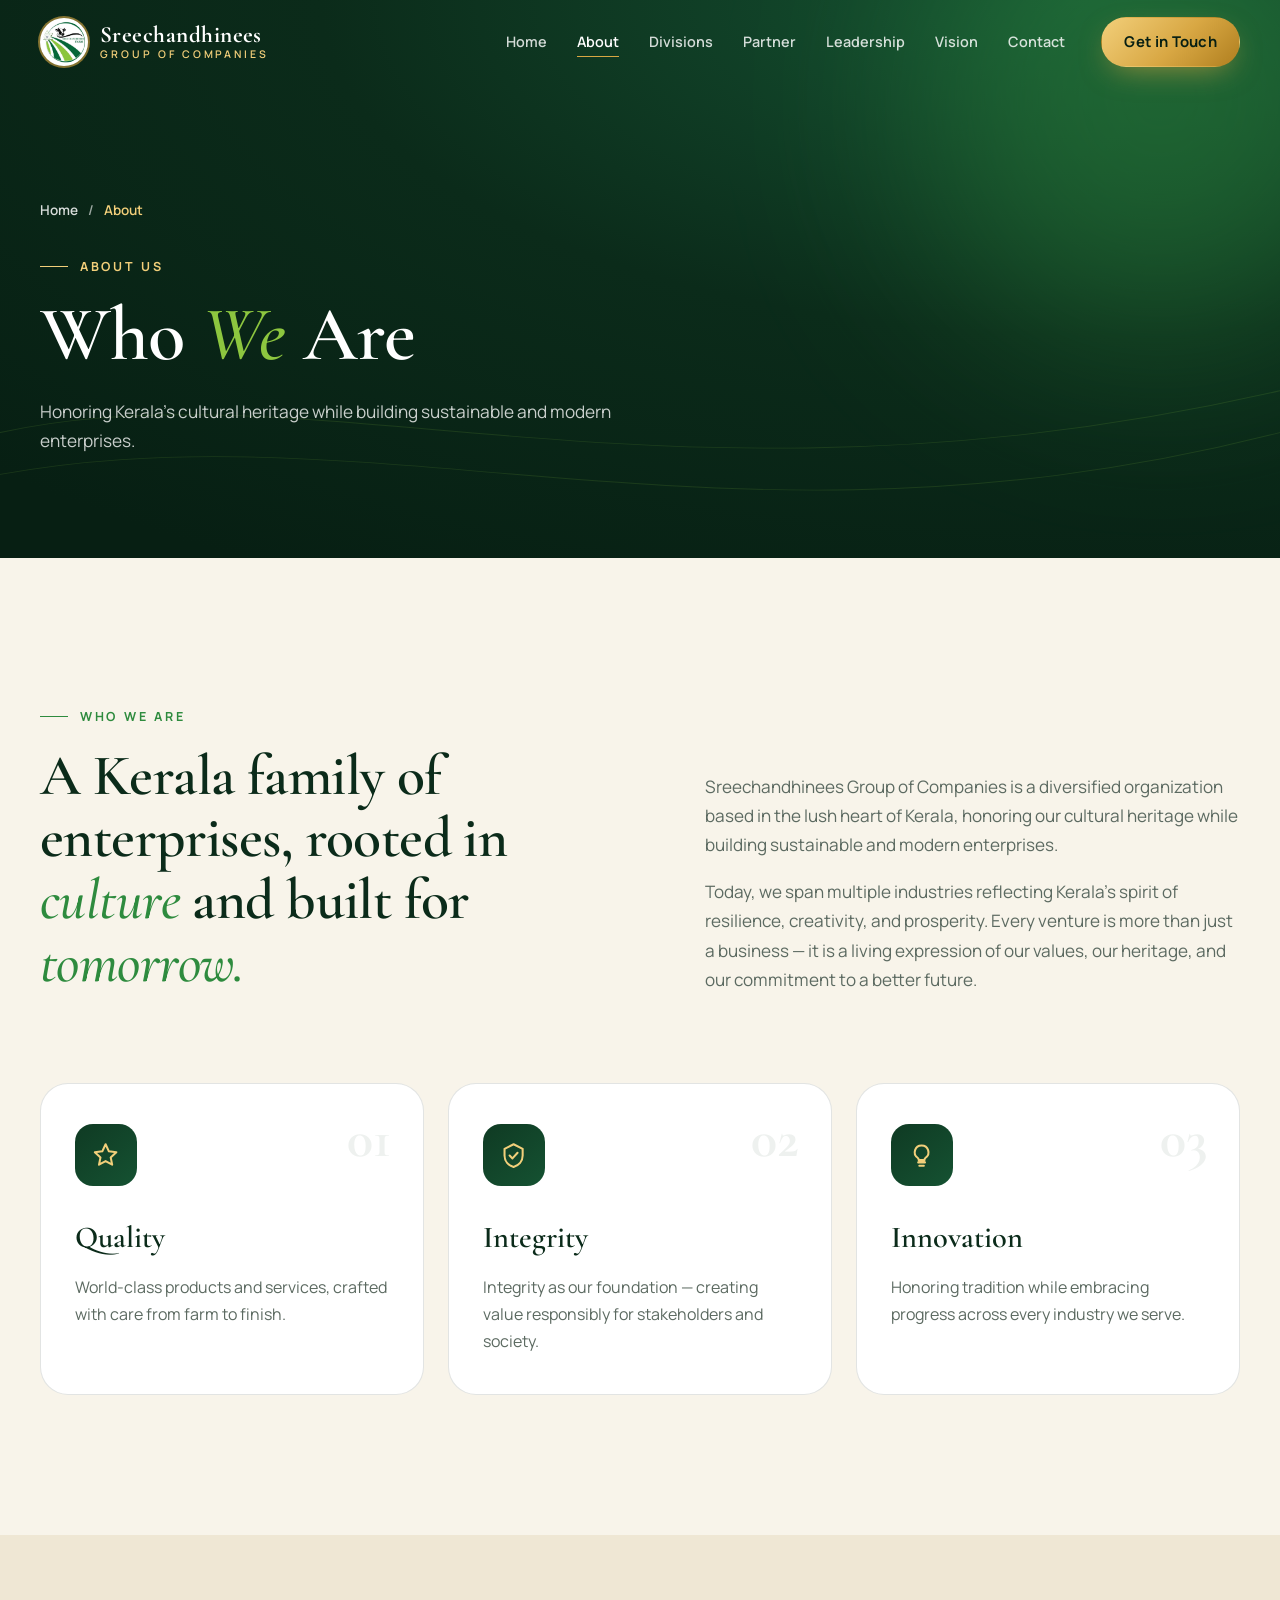
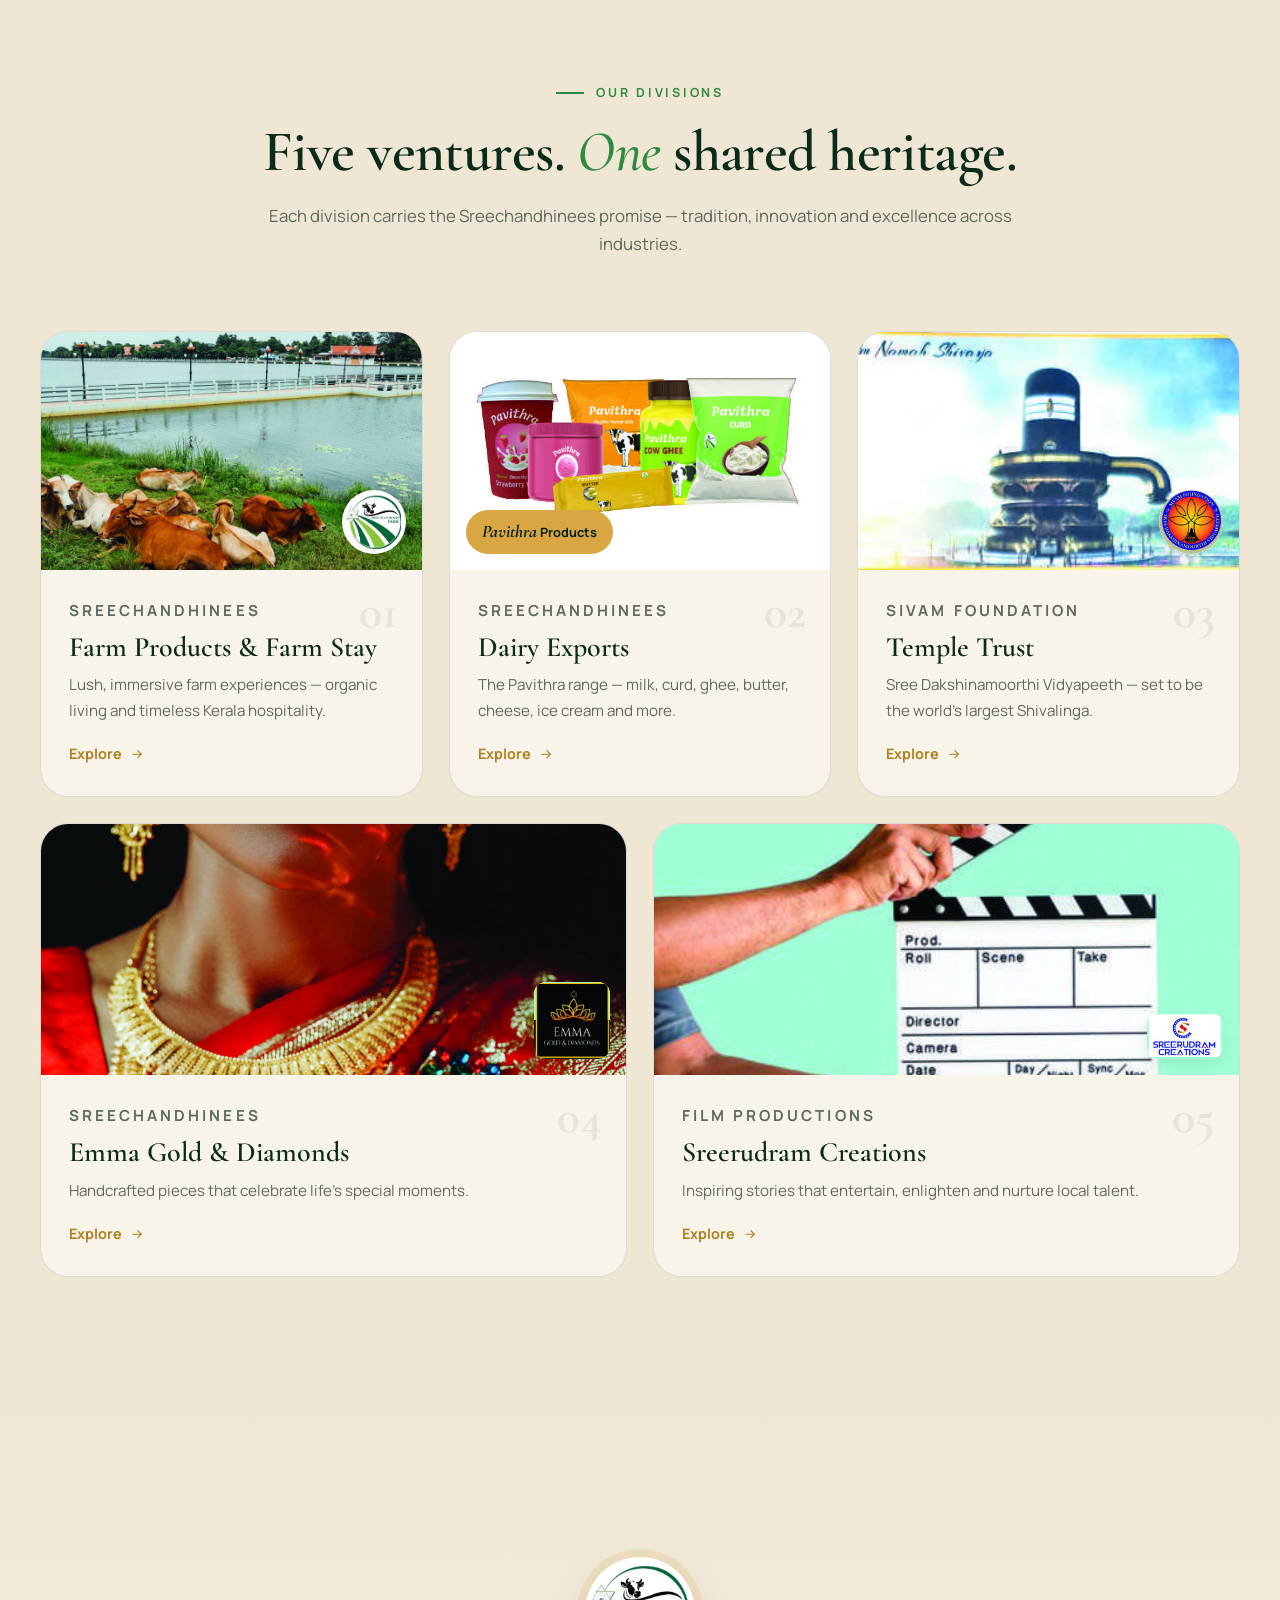
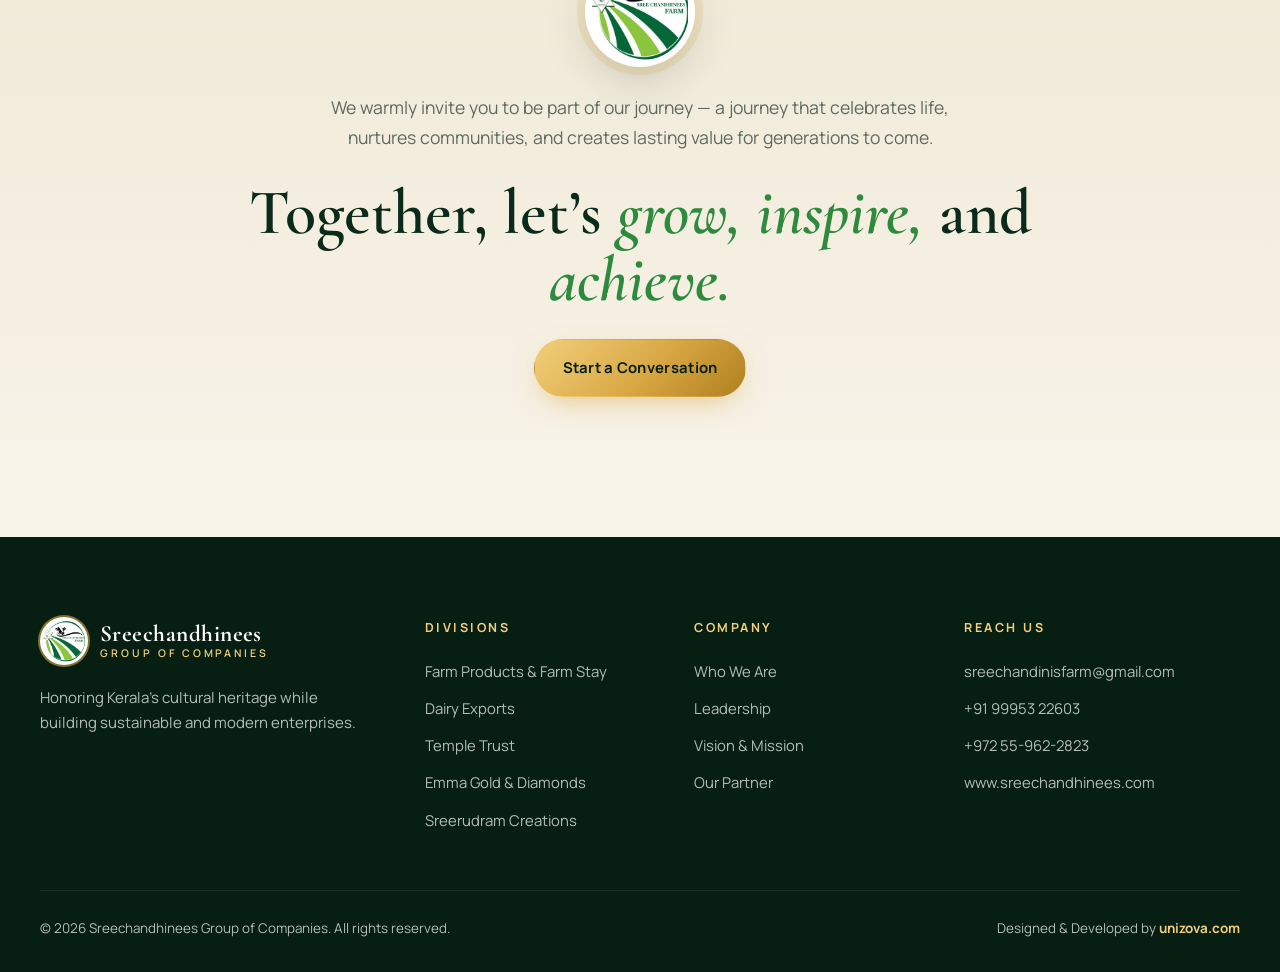
==== about.html @ 00c7aef3 "Split site into separate pages and add hero image slider - Separate pages for About, Divisions, Part" ====
<!DOCTYPE html>
<html lang="en">
<head>
  <meta charset="UTF-8">
  <meta name="viewport" content="width=device-width, initial-scale=1.0">
  <title>About Us | Sreechandhinees Group of Companies</title>
  <meta name="description" content="Who we are — a diversified Kerala organization founded on Quality, Integrity and Innovation.">
  <link rel="icon" type="image/jpeg" href="assets/img/logo.jpg">
  <link rel="preconnect" href="https://fonts.googleapis.com">
  <link rel="preconnect" href="https://fonts.gstatic.com" crossorigin>
  <link href="https://fonts.googleapis.com/css2?family=Cormorant+Garamond:ital,wght@0,500;0,600;0,700;1,500;1,600&family=Manrope:wght@300;400;500;600;700;800&display=swap" rel="stylesheet">
  <link rel="stylesheet" href="css/style.css">
</head>
<body class="page-inner">

  <!-- Header -->
  <header class="header" id="header">
    <div class="container header__inner">
      <a href="index.html" class="brand" aria-label="Sreechandhinees home">
        <span class="brand__mark"><img src="assets/img/logo.jpg" alt="Sreechandhinees Farm logo"></span>
        <span class="brand__text">
          <strong>Sreechandhinees</strong>
          <small>Group of Companies</small>
        </span>
      </a>

      <nav class="nav" id="nav" aria-label="Primary">
        <ul class="nav__list">
          <li><a href="index.html" class="nav__link">Home</a></li>
          <li><a href="about.html" class="nav__link is-active" aria-current="page">About</a></li>
          <li><a href="divisions.html" class="nav__link">Divisions</a></li>
          <li><a href="partner.html" class="nav__link">Partner</a></li>
          <li><a href="leadership.html" class="nav__link">Leadership</a></li>
          <li><a href="vision.html" class="nav__link">Vision</a></li>
          <li><a href="contact.html" class="nav__link">Contact</a></li>
        </ul>
        <a href="contact.html" class="btn btn--gold nav__cta">Get in Touch</a>
      </nav>

      <button class="burger" id="burger" aria-label="Open menu" aria-expanded="false" aria-controls="nav">
        <span></span><span></span><span></span>
      </button>
    </div>
  </header>

  <main>

    <section class="page-hero">
      
      <div class="page-hero__glow" aria-hidden="true"></div>
      <svg class="hero__lines" viewBox="0 0 800 800" preserveAspectRatio="none" aria-hidden="true">
        <path d="M0 620 C 200 520, 420 760, 800 560" />
        <path d="M0 680 C 240 580, 460 820, 800 620" />
      </svg>
      <div class="container page-hero__inner">
        <nav class="crumbs reveal" aria-label="Breadcrumb">
          <a href="index.html">Home</a><span>/</span><span aria-current="page">About</span>
        </nav>
        <p class="kicker kicker--light reveal">About Us</p>
        <h1 class="page-hero__title reveal">Who <em>We</em> Are</h1>
        <p class="page-hero__sub reveal">Honoring Kerala’s cultural heritage while building sustainable and modern enterprises.</p>
      </div>
    </section>

    <section class="section about" id="about">
      <div class="container about__grid">
        <div class="about__intro">
          <p class="kicker reveal">Who We Are</p>
          <h2 class="section__title reveal">A Kerala family of enterprises, rooted in <em>culture</em> and built for <em>tomorrow.</em></h2>
        </div>
        <div class="about__body">
          <p class="reveal">
            Sreechandhinees Group of Companies is a diversified organization based in the lush heart of Kerala, honoring our cultural heritage while building sustainable and modern enterprises.
          </p>
          <p class="reveal">
            Today, we span multiple industries reflecting Kerala’s spirit of resilience, creativity, and prosperity. Every venture is more than just a business — it is a living expression of our values, our heritage, and our commitment to a better future.
          </p>
        </div>
      </div>

      <div class="container pillars">
        <article class="pillar reveal">
          <div class="pillar__icon">
            <svg viewBox="0 0 24 24" aria-hidden="true"><path d="M12 2l2.9 6.26L21.5 9l-5 4.6L17.8 20 12 16.8 6.2 20l1.3-6.4-5-4.6 6.6-.74z"/></svg>
          </div>
          <span class="pillar__num">01</span>
          <h3>Quality</h3>
          <p>World-class products and services, crafted with care from farm to finish.</p>
        </article>
        <article class="pillar reveal">
          <div class="pillar__icon">
            <svg viewBox="0 0 24 24" aria-hidden="true"><path d="M12 2l8 4v6c0 5-3.4 8.7-8 10-4.6-1.3-8-5-8-10V6z"/><path d="M8.5 12l2.5 2.5 4.5-5"/></svg>
          </div>
          <span class="pillar__num">02</span>
          <h3>Integrity</h3>
          <p>Integrity as our foundation — creating value responsibly for stakeholders and society.</p>
        </article>
        <article class="pillar reveal">
          <div class="pillar__icon">
            <svg viewBox="0 0 24 24" aria-hidden="true"><path d="M9 18h6M10 21h4M12 3a6 6 0 0 0-3.5 10.9c.6.5 1 1.2 1 2.1h5c0-.9.4-1.6 1-2.1A6 6 0 0 0 12 3z"/></svg>
          </div>
          <span class="pillar__num">03</span>
          <h3>Innovation</h3>
          <p>Honoring tradition while embracing progress across every industry we serve.</p>
        </article>
      </div>
    </section>

    
    <section class="section divisions" id="divisions">
      <div class="container">
        <div class="section__head section__head--center">
          <p class="kicker reveal">Our Divisions</p>
          <h2 class="section__title reveal">Five ventures. <em>One</em> shared heritage.</h2>
          <p class="section__sub reveal">Each division carries the Sreechandhinees promise — tradition, innovation and excellence across industries.</p>
        </div>
        <div class="div-grid">
          <a href="farm.html" class="div-card reveal">
            <div class="div-card__media">
              <img src="assets/img/farm.jpg" alt="Farm Products &amp; Farm Stay" loading="lazy">
              <span class="div-card__logo "><img src="assets/img/logo.jpg" alt=""></span>
            </div>
            <div class="div-card__body">
              <span class="div-card__num">01</span>
              <p class="div-card__kicker">Sreechandhinees</p>
              <h3>Farm Products &amp; Farm Stay</h3>
              <p>Lush, immersive farm experiences — organic living and timeless Kerala hospitality.</p>
              <span class="div-card__more">Explore <svg viewBox="0 0 24 24" aria-hidden="true"><path d="M5 12h14M13 6l6 6-6 6"/></svg></span>
            </div>
          </a>
          <a href="dairy.html" class="div-card reveal">
            <div class="div-card__media div-card__media--light">
              <img src="assets/img/dairy-products.jpg" alt="Dairy Exports" loading="lazy">
              <span class="div-card__chip"><em>Pavithra</em> Products</span>
            </div>
            <div class="div-card__body">
              <span class="div-card__num">02</span>
              <p class="div-card__kicker">Sreechandhinees</p>
              <h3>Dairy Exports</h3>
              <p>The Pavithra range — milk, curd, ghee, butter, cheese, ice cream and more.</p>
              <span class="div-card__more">Explore <svg viewBox="0 0 24 24" aria-hidden="true"><path d="M5 12h14M13 6l6 6-6 6"/></svg></span>
            </div>
          </a>
          <a href="temple.html" class="div-card reveal">
            <div class="div-card__media">
              <img src="assets/img/shivalinga.jpg" alt="Temple Trust" loading="lazy">
              <span class="div-card__logo div-card__logo--round"><img src="assets/img/sivam-logo.jpg" alt=""></span>
            </div>
            <div class="div-card__body">
              <span class="div-card__num">03</span>
              <p class="div-card__kicker">Sivam Foundation</p>
              <h3>Temple Trust</h3>
              <p>Sree Dakshinamoorthi Vidyapeeth — set to be the world’s largest Shivalinga.</p>
              <span class="div-card__more">Explore <svg viewBox="0 0 24 24" aria-hidden="true"><path d="M5 12h14M13 6l6 6-6 6"/></svg></span>
            </div>
          </a>
          <a href="jewelry.html" class="div-card reveal">
            <div class="div-card__media">
              <img src="assets/img/jewelry.jpg" alt="Emma Gold &amp; Diamonds" loading="lazy">
              <span class="div-card__logo div-card__logo--square"><img src="assets/img/emma-logo.jpg" alt=""></span>
            </div>
            <div class="div-card__body">
              <span class="div-card__num">04</span>
              <p class="div-card__kicker">Sreechandhinees</p>
              <h3>Emma Gold &amp; Diamonds</h3>
              <p>Handcrafted pieces that celebrate life’s special moments.</p>
              <span class="div-card__more">Explore <svg viewBox="0 0 24 24" aria-hidden="true"><path d="M5 12h14M13 6l6 6-6 6"/></svg></span>
            </div>
          </a>
          <a href="film.html" class="div-card reveal">
            <div class="div-card__media">
              <img src="assets/img/film.jpg" alt="Sreerudram Creations" loading="lazy">
              <span class="div-card__logo div-card__logo--square"><img src="assets/img/sreerudram-logo.jpg" alt=""></span>
            </div>
            <div class="div-card__body">
              <span class="div-card__num">05</span>
              <p class="div-card__kicker">Film Productions</p>
              <h3>Sreerudram Creations</h3>
              <p>Inspiring stories that entertain, enlighten and nurture local talent.</p>
              <span class="div-card__more">Explore <svg viewBox="0 0 24 24" aria-hidden="true"><path d="M5 12h14M13 6l6 6-6 6"/></svg></span>
            </div>
          </a>
        </div>
      </div>
    </section>

    <section class="section invite">
      <div class="container invite__inner">
        <div class="invite__logo reveal"><img src="assets/img/logo.jpg" alt=""></div>
        <p class="invite__text reveal">We warmly invite you to be part of our journey — a journey that celebrates life, nurtures communities, and creates lasting value for generations to come.</p>
        <h2 class="invite__title reveal">Together, let’s <em>grow,</em> <em>inspire,</em> and <em>achieve.</em></h2>
        <a href="contact.html" class="btn btn--gold reveal">Start a Conversation</a>
      </div>
    </section>
  </main>

  <!-- Footer -->
  <footer class="footer">
    <div class="container footer__grid">
      <div class="footer__brand">
        <a href="index.html" class="brand brand--footer">
          <span class="brand__mark"><img src="assets/img/logo.jpg" alt=""></span>
          <span class="brand__text"><strong>Sreechandhinees</strong><small>Group of Companies</small></span>
        </a>
        <p>Honoring Kerala’s cultural heritage while building sustainable and modern enterprises.</p>
      </div>
      <div>
        <h4>Divisions</h4>
        <ul>
          <li><a href="farm.html">Farm Products &amp; Farm Stay</a></li>
          <li><a href="dairy.html">Dairy Exports</a></li>
          <li><a href="temple.html">Temple Trust</a></li>
          <li><a href="jewelry.html">Emma Gold &amp; Diamonds</a></li>
          <li><a href="film.html">Sreerudram Creations</a></li>
        </ul>
      </div>
      <div>
        <h4>Company</h4>
        <ul>
          <li><a href="about.html">Who We Are</a></li>
          <li><a href="leadership.html">Leadership</a></li>
          <li><a href="vision.html">Vision &amp; Mission</a></li>
          <li><a href="partner.html">Our Partner</a></li>
        </ul>
      </div>
      <div>
        <h4>Reach Us</h4>
        <ul>
          <li><a href="mailto:sreechandinisfarm@gmail.com">sreechandinisfarm@gmail.com</a></li>
          <li><a href="tel:+919995322603">+91 99953 22603</a></li>
          <li><a href="tel:+972559622823">+972 55-962-2823</a></li>
          <li><a href="https://www.sreechandhinees.com">www.sreechandhinees.com</a></li>
        </ul>
      </div>
    </div>
    <div class="container footer__bottom">
      <p>© <span id="year"></span> Sreechandhinees Group of Companies. All rights reserved.</p>
      <p class="footer__credit">Designed &amp; Developed by <a href="https://unizova.com" target="_blank" rel="noopener">unizova.com</a></p>
    </div>
  </footer>

  <a href="#" class="to-top" id="toTop" aria-label="Back to top">
    <svg viewBox="0 0 24 24" aria-hidden="true"><path d="M12 19V5M6 11l6-6 6 6"/></svg>
  </a>

  <script src="js/main.js"></script>
</body>
</html>
---- css/style.css ----
/* ==========================================================
   Sreechandhinees Group of Companies
   ========================================================== */

:root {
  --forest-900: #071f13;
  --forest-800: #0b2b1a;
  --forest-700: #0f3a23;
  --forest-600: #155232;
  --leaf: #2e8b3e;
  --lime: #8dc63f;
  --gold: #d8a743;
  --gold-light: #f2cf7a;
  --gold-deep: #b07f1f;
  --cream: #f8f4ea;
  --sand: #efe7d4;
  --ink: #142019;
  --muted: #5c6a61;
  --line: rgba(20, 32, 25, 0.12);
  --white: #ffffff;

  --font-display: "Cormorant Garamond", Georgia, serif;
  --font-body: "Manrope", system-ui, -apple-system, "Segoe UI", sans-serif;

  --radius-sm: 10px;
  --radius: 18px;
  --radius-lg: 28px;
  --shadow-sm: 0 4px 14px rgba(7, 31, 19, 0.08);
  --shadow: 0 18px 50px -12px rgba(7, 31, 19, 0.25);
  --shadow-lg: 0 40px 90px -20px rgba(7, 31, 19, 0.45);
  --ease: cubic-bezier(0.22, 1, 0.36, 1);
  --header-h: 84px;
}

*,
*::before,
*::after { box-sizing: border-box; margin: 0; padding: 0; }

html { scroll-behavior: smooth; scroll-padding-top: calc(var(--header-h) - 10px); }

body {
  font-family: var(--font-body);
  font-size: 16px;
  line-height: 1.7;
  color: var(--ink);
  background: var(--cream);
  -webkit-font-smoothing: antialiased;
  overflow-x: hidden;
}

body.is-loading,
body.menu-open { overflow: hidden; }

img { display: block; max-width: 100%; }
a { color: inherit; text-decoration: none; }
ul, ol { list-style: none; }
button, input, select, textarea { font: inherit; color: inherit; }

svg { width: 1em; height: 1em; fill: none; stroke: currentColor; stroke-width: 1.8; stroke-linecap: round; stroke-linejoin: round; }

::selection { background: var(--gold); color: var(--forest-900); }

.container { width: min(1200px, 100% - 48px); margin-inline: auto; }

em { font-style: italic; }
.text-gold { color: var(--gold-light); }

/* ---------- Typography helpers ---------- */
.kicker {
  display: inline-flex;
  align-items: center;
  gap: 12px;
  font-size: 0.78rem;
  font-weight: 700;
  letter-spacing: 0.22em;
  text-transform: uppercase;
  color: var(--leaf);
  margin-bottom: 18px;
}
.kicker::before { content: ""; width: 28px; height: 1.5px; background: currentColor; }
.kicker--light { color: var(--gold-light); }

.section { padding: clamp(80px, 11vw, 140px) 0; position: relative; }

.section__head { max-width: 760px; margin-bottom: clamp(48px, 6vw, 72px); }
.section__head--center { margin-inline: auto; text-align: center; }
.section__head--center .kicker { justify-content: center; }

.section__title {
  font-family: var(--font-display);
  font-weight: 600;
  font-size: clamp(2.2rem, 4.6vw, 3.6rem);
  line-height: 1.08;
  letter-spacing: -0.01em;
  color: var(--forest-800);
}
.section__title em { color: var(--leaf); font-weight: 500; }

.section__sub { margin-top: 18px; color: var(--muted); font-size: 1.05rem; }

/* ---------- Buttons ---------- */
.btn {
  --pad-y: 15px;
  display: inline-flex;
  align-items: center;
  justify-content: center;
  gap: 10px;
  padding: var(--pad-y) 28px;
  border-radius: 999px;
  font-weight: 700;
  font-size: 0.93rem;
  letter-spacing: 0.02em;
  border: 1.5px solid transparent;
  cursor: pointer;
  position: relative;
  overflow: hidden;
  isolation: isolate;
  transition: transform 0.4s var(--ease), box-shadow 0.4s var(--ease), color 0.3s, border-color 0.3s, background 0.3s;
}
.btn svg { font-size: 1.1rem; transition: transform 0.4s var(--ease); }
.btn:hover svg { transform: translateX(4px); }

.btn--gold {
  background: linear-gradient(135deg, var(--gold-light), var(--gold) 55%, var(--gold-deep));
  color: var(--forest-900);
  box-shadow: 0 10px 30px -10px rgba(216, 167, 67, 0.7);
}
.btn--gold::after {
  content: "";
  position: absolute;
  inset: 0;
  background: linear-gradient(120deg, transparent 30%, rgba(255, 255, 255, 0.55) 50%, transparent 70%);
  transform: translateX(-120%);
  transition: transform 0.8s var(--ease);
  z-index: -1;
}
.btn--gold:hover { transform: translateY(-2px); box-shadow: 0 18px 40px -12px rgba(216, 167, 67, 0.85); }
.btn--gold:hover::after { transform: translateX(120%); }

.btn--ghost { border-color: rgba(255, 255, 255, 0.35); color: var(--white); }
.btn--ghost:hover { border-color: var(--gold-light); color: var(--gold-light); transform: translateY(-2px); }

.btn--block { width: 100%; }

.glass {
  background: rgba(255, 255, 255, 0.12);
  border: 1px solid rgba(255, 255, 255, 0.25);
  backdrop-filter: blur(14px);
  -webkit-backdrop-filter: blur(14px);
}

/* ---------- Preloader ---------- */
.preloader {
  position: fixed;
  inset: 0;
  z-index: 1000;
  display: grid;
  place-items: center;
  background: var(--forest-900);
  transition: opacity 0.7s var(--ease), visibility 0.7s;
}
.preloader.is-done { opacity: 0; visibility: hidden; }
.preloader__inner { display: grid; justify-items: center; gap: 18px; }
.preloader__logo {
  width: 96px; height: 96px;
  border-radius: 50%;
  background: var(--white);
  padding: 8px;
  animation: pulse 1.6s var(--ease) infinite;
}
.preloader__logo img { width: 100%; height: 100%; object-fit: contain; border-radius: 50%; }
.preloader__text {
  font-family: var(--font-display);
  font-size: 1.6rem;
  letter-spacing: 0.3em;
  text-transform: uppercase;
  color: var(--gold-light);
}
.preloader__bar { width: 160px; height: 2px; background: rgba(255, 255, 255, 0.12); overflow: hidden; border-radius: 2px; }
.preloader__bar span { display: block; height: 100%; width: 40%; background: var(--gold); animation: load 1.2s var(--ease) infinite; }

@keyframes pulse { 0%, 100% { transform: scale(1); box-shadow: 0 0 0 0 rgba(216, 167, 67, 0.5); } 50% { transform: scale(1.04); box-shadow: 0 0 0 14px rgba(216, 167, 67, 0); } }
@keyframes load { 0% { transform: translateX(-100%); } 100% { transform: translateX(260%); } }

/* ---------- Header ---------- */
.header {
  position: fixed;
  inset: 0 0 auto 0;
  z-index: 100;
  height: var(--header-h);
  transition: height 0.4s var(--ease);
}
/* Blur lives on a pseudo-element: backdrop-filter on .header itself would trap the fixed mobile menu inside it */
.header::before {
  content: "";
  position: absolute;
  inset: 0;
  background: transparent;
  transition: background 0.4s, box-shadow 0.4s;
}
.header.is-scrolled { --header-h: 70px; }
.header.is-scrolled::before {
  background: rgba(7, 31, 19, 0.82);
  backdrop-filter: blur(16px) saturate(140%);
  -webkit-backdrop-filter: blur(16px) saturate(140%);
  box-shadow: 0 10px 30px -15px rgba(0, 0, 0, 0.5);
}
.header__inner { position: relative; }
.brand { position: relative; z-index: 110; }
.header__inner { height: 100%; display: flex; align-items: center; justify-content: space-between; gap: 24px; }

.brand { display: flex; align-items: center; gap: 12px; color: var(--white); }
.brand__mark {
  width: 48px; height: 48px;
  flex-shrink: 0;
  border-radius: 50%;
  background: var(--white);
  padding: 3px;
  box-shadow: 0 0 0 2px rgba(216, 167, 67, 0.6);
}
.brand__mark img { width: 100%; height: 100%; object-fit: contain; border-radius: 50%; }
.brand__text { display: flex; flex-direction: column; line-height: 1.1; }
.brand__text strong { font-family: var(--font-display); font-size: 1.45rem; font-weight: 700; letter-spacing: 0.02em; }
.brand__text small { font-size: 0.66rem; letter-spacing: 0.28em; text-transform: uppercase; color: var(--gold-light); font-weight: 600; }

.nav { display: flex; align-items: center; gap: 36px; }
.nav__list { display: flex; gap: 30px; }
.nav__link {
  position: relative;
  font-size: 0.9rem;
  font-weight: 600;
  color: rgba(255, 255, 255, 0.82);
  padding: 6px 0;
  transition: color 0.3s;
}
.nav__link::after {
  content: "";
  position: absolute;
  left: 0; bottom: 0;
  width: 100%; height: 1.5px;
  background: var(--gold);
  transform: scaleX(0);
  transform-origin: right;
  transition: transform 0.45s var(--ease);
}
.nav__link:hover,
.nav__link.is-active { color: var(--white); }
.nav__link:hover::after,
.nav__link.is-active::after { transform: scaleX(1); transform-origin: left; }
.nav__cta { --pad-y: 11px; padding-inline: 22px; }

.burger { display: none; width: 44px; height: 44px; border: 0; background: transparent; cursor: pointer; position: relative; z-index: 110; }
.burger span { position: absolute; left: 10px; width: 24px; height: 2px; background: var(--white); border-radius: 2px; transition: transform 0.4s var(--ease), opacity 0.3s, top 0.4s var(--ease); }
.burger span:nth-child(1) { top: 14px; }
.burger span:nth-child(2) { top: 21px; }
.burger span:nth-child(3) { top: 28px; }
.burger.is-open span:nth-child(1) { top: 21px; transform: rotate(45deg); }
.burger.is-open span:nth-child(2) { opacity: 0; }
.burger.is-open span:nth-child(3) { top: 21px; transform: rotate(-45deg); }

/* ---------- Hero ---------- */
.hero {
  position: relative;
  min-height: 100vh;
  min-height: 100svh;
  padding: calc(var(--header-h) + 60px) 0 110px;
  display: flex;
  align-items: center;
  background: radial-gradient(120% 90% at 85% 10%, var(--forest-600) 0%, var(--forest-800) 45%, var(--forest-900) 100%);
  color: var(--white);
  overflow: hidden;
}
.hero__bg { position: absolute; inset: 0; pointer-events: none; }
.hero__glow { position: absolute; border-radius: 50%; filter: blur(90px); opacity: 0.55; }
.hero__glow--1 { width: 520px; height: 520px; background: #2e8b3e; top: -160px; right: -120px; animation: float 14s ease-in-out infinite; }
.hero__glow--2 { width: 420px; height: 420px; background: #8c6a1d; bottom: -200px; left: -140px; opacity: 0.35; animation: float 18s ease-in-out infinite reverse; }
.hero__lines { position: absolute; inset: 0; width: 100%; height: 100%; }
.hero__lines path { fill: none; stroke: rgba(141, 198, 63, 0.14); stroke-width: 1.2; }

@keyframes float { 0%, 100% { transform: translate(0, 0); } 50% { transform: translate(-40px, 30px); } }

.hero__grid {
  position: relative;
  display: grid;
  grid-template-columns: 1.1fr 0.9fr;
  align-items: center;
  gap: clamp(40px, 6vw, 90px);
}

.eyebrow {
  display: inline-flex;
  align-items: center;
  gap: 10px;
  padding: 8px 16px;
  border: 1px solid rgba(255, 255, 255, 0.18);
  border-radius: 999px;
  font-size: 0.8rem;
  font-weight: 600;
  letter-spacing: 0.08em;
  color: rgba(255, 255, 255, 0.85);
  margin-bottom: 28px;
}
.eyebrow__dot { width: 8px; height: 8px; border-radius: 50%; background: var(--lime); box-shadow: 0 0 0 4px rgba(141, 198, 63, 0.25); }

.hero__title {
  font-family: var(--font-display);
  font-weight: 600;
  font-size: clamp(2.8rem, 6.4vw, 5.4rem);
  line-height: 1.02;
  letter-spacing: -0.015em;
}
.hero__title em { color: var(--lime); font-weight: 500; }

.hero__lead { margin-top: 28px; max-width: 560px; font-size: 1.08rem; color: rgba(255, 255, 255, 0.78); }

.hero__actions { display: flex; flex-wrap: wrap; gap: 14px; margin-top: 38px; }

.hero__stats {
  display: grid;
  grid-template-columns: repeat(4, auto);
  justify-content: start;
  gap: 18px 44px;
  margin-top: 56px;
  padding-top: 30px;
  border-top: 1px solid rgba(255, 255, 255, 0.12);
}
.hero__stats strong { display: block; font-family: var(--font-display); font-size: 2.6rem; line-height: 1; color: var(--gold-light); font-weight: 600; }
.hero__stats span { font-size: 0.78rem; letter-spacing: 0.14em; text-transform: uppercase; color: rgba(255, 255, 255, 0.6); }

.hero__visual { position: relative; justify-self: center; width: min(100%, 470px); }
.hero__arch {
  position: relative;
  aspect-ratio: 4 / 5;
  border-radius: 999px 999px 26px 26px;
  overflow: hidden;
  border: 1.5px solid rgba(242, 207, 122, 0.55);
  box-shadow: var(--shadow-lg);
  outline: 1px solid rgba(242, 207, 122, 0.25);
  outline-offset: 12px;
}
.hero__arch::after { content: ""; position: absolute; inset: 0; z-index: 2; pointer-events: none; background: linear-gradient(180deg, transparent 55%, rgba(7, 31, 19, 0.6)); }

/* ---------- Hero slider ---------- */
.hero-slider { position: relative; }
.hero-slider .hero__arch { background: var(--forest-800); touch-action: pan-y; }
.slide {
  position: absolute;
  inset: 0;
  margin: 0;
  overflow: hidden;
  opacity: 0;
  visibility: hidden;
  clip-path: inset(0 0 0 100%);
  transition: opacity 0.9s var(--ease), clip-path 1.1s var(--ease), visibility 0s 1.1s;
}
.slide.is-active {
  opacity: 1;
  visibility: visible;
  clip-path: inset(0 0 0 0);
  z-index: 1;
  transition: opacity 0.9s var(--ease), clip-path 1.1s var(--ease), visibility 0s;
}
.slide.is-leaving { visibility: visible; opacity: 1; clip-path: inset(0 0 0 0); z-index: 0; }
.slide img { width: 100%; height: 100%; object-fit: cover; transform: scale(1.12); }
.slide.is-active img { animation: kenburns 7s ease-out forwards; }
@keyframes kenburns { from { transform: scale(1.12); } to { transform: scale(1); } }

/* small / landscape images: sharp contained image over a blurred copy of itself */
.slide--contain img { position: relative; object-fit: contain; padding: 18% 8% 22%; filter: drop-shadow(0 20px 30px rgba(0, 0, 0, 0.45)); }
.slide__backdrop { position: absolute; inset: -30px; background-size: cover; background-position: center; filter: blur(24px) saturate(1.2) brightness(0.75); }

.slider-ui { display: flex; align-items: center; justify-content: center; gap: 14px; margin-top: 30px; }
.slider-btn {
  width: 40px; height: 40px;
  display: grid; place-items: center;
  border-radius: 50%;
  border: 1px solid rgba(255, 255, 255, 0.25);
  background: transparent;
  color: var(--white);
  font-size: 1.1rem;
  cursor: pointer;
  transition: background 0.3s, border-color 0.3s, color 0.3s;
}
.slider-btn:hover { background: var(--gold); border-color: var(--gold); color: var(--forest-900); }
.slider-dots { display: flex; gap: 8px; }
.slider-dot {
  position: relative;
  width: 26px; height: 4px;
  padding: 0;
  border: 0;
  border-radius: 4px;
  background: rgba(255, 255, 255, 0.22);
  overflow: hidden;
  cursor: pointer;
  transition: width 0.4s var(--ease);
}
.slider-dot.is-active { width: 46px; }
.slider-dot::after { content: ""; position: absolute; inset: 0; background: var(--gold-light); transform: scaleX(0); transform-origin: left; }
.slider-dot.is-done::after { transform: scaleX(1); }
.slider-dot.is-active::after { animation: dotfill var(--slide-ms, 5000ms) linear forwards; }
.hero-slider.is-paused .slider-dot.is-active::after { animation-play-state: paused; }
@keyframes dotfill { to { transform: scaleX(1); } }

.hero__badge {
  position: absolute;
  top: 8%;
  left: -38px;
  width: 104px; height: 104px;
  border-radius: 50%;
  background: var(--white);
  padding: 6px;
  box-shadow: 0 0 0 6px rgba(216, 167, 67, 0.25), var(--shadow);
  animation: bob 6s ease-in-out infinite;
}
.hero__badge img { width: 100%; height: 100%; object-fit: contain; border-radius: 50%; }

.hero__card {
  position: absolute;
  right: -28px;
  bottom: 70px;
  z-index: 3;
  min-width: 250px;
  max-width: 300px;
  padding: 16px 22px;
  border-radius: var(--radius);
  display: grid;
  gap: 2px;
  animation: bob 7s ease-in-out infinite reverse;
}
.hero__card-label { font-size: 0.7rem; letter-spacing: 0.2em; text-transform: uppercase; color: var(--gold-light); font-weight: 700; }
.hero__card-label b { color: var(--white); }
.hero__card-value { font-family: var(--font-display); font-size: 1.3rem; font-weight: 600; line-height: 1.2; transition: opacity 0.4s, transform 0.4s var(--ease); }
.hero__card-value:hover { color: var(--gold-light); }
.hero__card.is-swapping .hero__card-value { opacity: 0; transform: translateY(8px); }

@keyframes bob { 0%, 100% { transform: translateY(0); } 50% { transform: translateY(-12px); } }

.hero__scroll {
  position: absolute;
  bottom: 28px;
  left: 50%;
  transform: translateX(-50%);
  display: grid;
  justify-items: center;
  gap: 8px;
  font-size: 0.68rem;
  letter-spacing: 0.3em;
  text-transform: uppercase;
  color: rgba(255, 255, 255, 0.55);
}
.hero__scroll i { width: 1px; height: 44px; background: linear-gradient(var(--gold), transparent); position: relative; overflow: hidden; }
.hero__scroll i::after { content: ""; position: absolute; top: -20px; left: 0; width: 1px; height: 20px; background: var(--white); animation: drip 2s var(--ease) infinite; }
@keyframes drip { to { top: 100%; } }

/* ---------- Marquee ---------- */
.marquee { background: var(--gold); color: var(--forest-900); overflow: hidden; padding: 18px 0; border-block: 1px solid var(--gold-deep); }
.marquee__track { display: flex; gap: 34px; width: max-content; animation: marquee 38s linear infinite; }
.marquee span { font-family: var(--font-display); font-size: 1.55rem; font-weight: 600; font-style: italic; white-space: nowrap; }
.marquee b { font-size: 1rem; align-self: center; color: var(--forest-700); }
.marquee:hover .marquee__track { animation-play-state: paused; }
@keyframes marquee { to { transform: translateX(-50%); } }

/* ---------- About ---------- */
.about { background: var(--cream); }
.about__grid { display: grid; grid-template-columns: 1.1fr 1fr; gap: clamp(40px, 6vw, 100px); align-items: end; }
.about__body p { color: var(--muted); font-size: 1.07rem; }
.about__body p + p { margin-top: 18px; }

.pillars { display: grid; grid-template-columns: repeat(3, 1fr); gap: 24px; margin-top: clamp(56px, 7vw, 90px); }
.pillar {
  position: relative;
  padding: 40px 34px 38px;
  background: var(--white);
  border-radius: var(--radius-lg);
  border: 1px solid var(--line);
  overflow: hidden;
  transition: transform 0.5s var(--ease), box-shadow 0.5s var(--ease), border-color 0.5s;
}
.pillar::before {
  content: "";
  position: absolute;
  inset: auto 0 0 0;
  height: 4px;
  background: linear-gradient(90deg, var(--leaf), var(--lime), var(--gold));
  transform: scaleX(0);
  transform-origin: left;
  transition: transform 0.6s var(--ease);
}
.pillar:hover { transform: translateY(-8px); box-shadow: var(--shadow); border-color: transparent; }
.pillar:hover::before { transform: scaleX(1); }
.pillar__icon {
  width: 62px; height: 62px;
  display: grid; place-items: center;
  border-radius: 18px;
  background: linear-gradient(140deg, var(--forest-700), var(--forest-600));
  color: var(--gold-light);
  font-size: 1.7rem;
  margin-bottom: 26px;
}
.pillar__num { position: absolute; top: 28px; right: 32px; font-family: var(--font-display); font-size: 3.4rem; line-height: 1; color: rgba(15, 58, 35, 0.07); font-weight: 700; }
.pillar h3 { font-family: var(--font-display); font-size: 1.9rem; font-weight: 600; color: var(--forest-800); margin-bottom: 10px; }
.pillar p { color: var(--muted); }

/* ---------- Divisions ---------- */
.divisions { background: var(--sand); }

.div-tabs {
  display: flex;
  flex-wrap: wrap;
  justify-content: center;
  gap: 10px;
  margin: -20px auto clamp(56px, 7vw, 90px);
}
.div-tab {
  padding: 10px 20px;
  border-radius: 999px;
  border: 1px solid rgba(15, 58, 35, 0.18);
  font-size: 0.86rem;
  font-weight: 600;
  color: var(--forest-700);
  background: rgba(255, 255, 255, 0.5);
  transition: background 0.3s, color 0.3s, border-color 0.3s, transform 0.3s var(--ease);
}
.div-tab:hover,
.div-tab.is-active { background: var(--forest-700); color: var(--white); border-color: var(--forest-700); transform: translateY(-2px); }

.division {
  display: grid;
  grid-template-columns: 1fr 1fr;
  align-items: center;
  gap: clamp(40px, 6vw, 96px);
  padding: clamp(40px, 5vw, 64px);
  border-radius: 36px;
  margin-bottom: 40px;
  background: var(--cream);
  scroll-margin-top: 100px;
}
.division:last-child { margin-bottom: 0; }
.division--reverse .division__media { order: 2; }

.division--dark { background: linear-gradient(150deg, var(--forest-700), var(--forest-900)); color: var(--white); }
.division--noir { background: radial-gradient(120% 120% at 100% 0%, #3a1610 0%, #160a07 60%); color: var(--white); }
.division--dark .division__title,
.division--noir .division__title { color: var(--white); }
.division--dark .kicker,
.division--noir .kicker { color: var(--gold-light); }
.division--dark .division__content p,
.division--noir .division__content p { color: rgba(255, 255, 255, 0.78); }
.division--dark .division__index,
.division--noir .division__index { color: rgba(242, 207, 122, 0.16); }
.division--dark .ticks li,
.division--noir .ticks li { color: rgba(255, 255, 255, 0.9); }

.division__media { position: relative; }
.frame {
  position: relative;
  border-radius: var(--radius-lg);
  overflow: hidden;
  aspect-ratio: 5 / 4;
  box-shadow: var(--shadow);
  background: var(--forest-800);
}
.frame img { width: 100%; height: 110%; object-fit: cover; transition: transform 1.2s var(--ease); will-change: transform; }
.division:hover .frame img { transform: scale(1.04); }
.frame--light { background: var(--white); display: grid; place-items: center; padding: 28px; }
.frame--light img { height: auto; object-fit: contain; }
.frame--gold { border: 3px solid var(--gold); }
.frame--aqua { background: #a8dedd; }
.frame--aqua img { object-position: 30% 70%; height: 100%; }
#temple .frame img { height: 100%; }

.division__logo {
  position: absolute;
  right: -18px;
  bottom: -22px;
  width: 104px; height: 104px;
  border-radius: 50%;
  background: var(--white);
  padding: 6px;
  box-shadow: 0 0 0 5px rgba(255, 255, 255, 0.35), var(--shadow);
  transition: transform 0.6s var(--ease);
}
.division__logo img { width: 100%; height: 100%; object-fit: contain; border-radius: 50%; }
.division__logo--square { border-radius: 16px; padding: 0; overflow: hidden; width: 116px; height: auto; }
.division__logo--square img { border-radius: 0; height: auto; }
.division__logo--round { padding: 0; overflow: hidden; }
.division__logo--round img { object-fit: cover; }
.division--reverse .division__logo { right: auto; left: -18px; }
.division:hover .division__logo { transform: rotate(-6deg) scale(1.05); }

.brand-chip {
  position: absolute;
  left: 24px;
  top: -18px;
  padding: 10px 20px;
  border-radius: 999px;
  background: var(--gold);
  color: var(--forest-900);
  font-weight: 700;
  font-size: 0.85rem;
  letter-spacing: 0.04em;
  box-shadow: var(--shadow-sm);
}
.brand-chip span { font-family: var(--font-display); font-style: italic; font-size: 1.2rem; }

.stat-float {
  position: absolute;
  left: -20px;
  top: 22px;
  padding: 14px 20px;
  border-radius: var(--radius);
  max-width: 220px;
  background: rgba(11, 43, 26, 0.82);
  color: var(--white);
}
.stat-float strong b { font-weight: inherit; }
.stat-float strong { display: block; font-family: var(--font-display); font-size: 2.2rem; line-height: 1; color: var(--gold-light); }
.stat-float span { font-size: 0.8rem; color: rgba(255, 255, 255, 0.8); }

.division__content { position: relative; }
.division__index {
  position: absolute;
  top: -40px;
  right: 0;
  font-family: var(--font-display);
  font-size: clamp(5rem, 9vw, 8rem);
  font-weight: 700;
  line-height: 1;
  color: rgba(15, 58, 35, 0.07);
  pointer-events: none;
}
.division__title {
  font-family: var(--font-display);
  font-size: clamp(2rem, 3.6vw, 2.9rem);
  font-weight: 600;
  line-height: 1.08;
  color: var(--forest-800);
  margin-bottom: 22px;
}
.division__title small {
  display: block;
  margin-top: 8px;
  font-family: var(--font-body);
  font-size: 0.82rem;
  font-weight: 600;
  letter-spacing: 0.06em;
  color: var(--gold-deep);
  line-height: 1.5;
}
.division--dark .division__title small,
.division--noir .division__title small { color: var(--gold-light); }
.division__content p { color: var(--muted); }
.division__content p + p { margin-top: 14px; }

.ticks { margin-top: 26px; display: grid; gap: 12px; }
.ticks li { display: flex; align-items: center; gap: 12px; font-weight: 600; color: var(--forest-700); }
.ticks li::before {
  content: "";
  flex-shrink: 0;
  width: 22px; height: 22px;
  border-radius: 50%;
  background: var(--gold) url("data:image/svg+xml,%3Csvg xmlns='http://www.w3.org/2000/svg' viewBox='0 0 24 24' fill='none' stroke='%23071f13' stroke-width='3' stroke-linecap='round' stroke-linejoin='round'%3E%3Cpath d='M5 12.5l4.5 4.5L19 7.5'/%3E%3C/svg%3E") center / 13px no-repeat;
}

.products { display: flex; flex-wrap: wrap; gap: 10px; margin-top: 26px; }
.products span {
  padding: 8px 16px;
  border-radius: 999px;
  border: 1px solid rgba(242, 207, 122, 0.35);
  background: rgba(255, 255, 255, 0.05);
  font-size: 0.86rem;
  font-weight: 500;
  color: rgba(255, 255, 255, 0.9);
  transition: background 0.3s, color 0.3s, transform 0.3s var(--ease);
}
.products span:hover { background: var(--gold); color: var(--forest-900); transform: translateY(-2px); }

/* ---------- Partner ---------- */
.partner { background: var(--white); }
.partner__grid { display: grid; grid-template-columns: 1fr 1fr; gap: clamp(40px, 6vw, 90px); align-items: center; }
.partner__logo {
  border-radius: var(--radius-lg);
  padding: clamp(28px, 4vw, 54px);
  background: linear-gradient(160deg, #fbfaf6, #f1efe6);
  border: 1px solid var(--line);
  box-shadow: var(--shadow-sm);
  transition: transform 0.6s var(--ease), box-shadow 0.6s var(--ease);
}
.partner__logo:hover { transform: translateY(-6px) rotate(-0.6deg); box-shadow: var(--shadow); }
.partner__logo img { width: 100%; mix-blend-mode: multiply; }
.partner__quote {
  margin: 26px 0 30px;
  padding-left: 24px;
  border-left: 3px solid var(--gold);
  font-family: var(--font-display);
  font-style: italic;
  font-size: clamp(1.4rem, 2.4vw, 1.9rem);
  color: var(--forest-700);
  line-height: 1.3;
}
.link-arrow { display: inline-flex; align-items: center; gap: 10px; font-weight: 700; color: var(--leaf); border-bottom: 1.5px solid currentColor; padding-bottom: 4px; transition: gap 0.3s var(--ease), color 0.3s; }
.link-arrow:hover { gap: 16px; color: var(--gold-deep); }

/* ---------- Leadership ---------- */
.leadership { background: var(--cream); }

.chair {
  display: grid;
  grid-template-columns: 300px 1fr;
  gap: clamp(32px, 5vw, 64px);
  align-items: center;
  padding: clamp(28px, 4vw, 52px);
  border-radius: 36px;
  background: var(--white);
  border: 1px solid var(--line);
  box-shadow: var(--shadow-sm);
  margin-bottom: clamp(56px, 7vw, 84px);
}
.chair__photo {
  position: relative;
  aspect-ratio: 1;
  border-radius: 50%;
  padding: 8px;
  background: conic-gradient(from 210deg, var(--gold-light), var(--gold-deep), var(--lime), var(--leaf), var(--gold-light));
}
.chair__photo img { width: 100%; height: 100%; border-radius: 50%; object-fit: cover; border: 6px solid var(--white); }
.chair__content h3 { font-family: var(--font-display); font-size: clamp(2.2rem, 4vw, 3rem); font-weight: 600; color: var(--forest-800); line-height: 1.05; margin-bottom: 18px; }
.chair__content p { color: var(--muted); }
.chair__content p + p { margin-top: 12px; }
.chair__tags { display: flex; flex-wrap: wrap; gap: 10px; margin-top: 24px; }
.chair__tags li { padding: 7px 16px; border-radius: 999px; background: var(--sand); font-size: 0.82rem; font-weight: 600; color: var(--forest-700); }

.team__label {
  display: flex;
  align-items: center;
  gap: 18px;
  font-size: 0.8rem;
  font-weight: 700;
  letter-spacing: 0.2em;
  text-transform: uppercase;
  color: var(--gold-deep);
  margin-bottom: 28px;
}
.team__label::after { content: ""; flex: 1; height: 1px; background: var(--line); }

.team { display: grid; gap: 24px; margin-bottom: 56px; }
.team:last-child { margin-bottom: 0; }
.team--3 { grid-template-columns: repeat(3, 1fr); }
.team--4 { grid-template-columns: repeat(4, 1fr); }

.member {
  padding: 28px 22px 26px;
  text-align: center;
  background: var(--white);
  border-radius: var(--radius-lg);
  border: 1px solid var(--line);
  transition: transform 0.5s var(--ease), box-shadow 0.5s var(--ease);
}
.member:hover { transform: translateY(-8px); box-shadow: var(--shadow); }
.member__photo {
  width: 132px; height: 132px;
  margin: 0 auto 20px;
  border-radius: 50%;
  padding: 4px;
  background: linear-gradient(140deg, var(--gold-light), var(--gold-deep));
  transition: transform 0.5s var(--ease);
}
.member:hover .member__photo { transform: scale(1.05); }
.member__photo img { width: 100%; height: 100%; object-fit: cover; border-radius: 50%; border: 4px solid var(--white); }
.member figcaption strong { display: block; font-family: var(--font-display); font-size: 1.45rem; font-weight: 600; color: var(--forest-800); line-height: 1.2; }
.member figcaption span { font-size: 0.82rem; font-weight: 600; letter-spacing: 0.06em; color: var(--leaf); }

/* ---------- Vision ---------- */
.vision {
  background:
    radial-gradient(70% 60% at 0% 0%, rgba(46, 139, 62, 0.35), transparent 60%),
    radial-gradient(60% 60% at 100% 100%, rgba(216, 167, 67, 0.18), transparent 60%),
    var(--forest-900);
  color: var(--white);
  overflow: hidden;
}
.vision__hero { max-width: 980px; margin: 0 auto clamp(64px, 8vw, 100px); text-align: center; }
.vision__hero .kicker { justify-content: center; }
.vision__hero blockquote {
  font-family: var(--font-display);
  font-size: clamp(1.9rem, 4vw, 3.3rem);
  line-height: 1.18;
  font-weight: 500;
}
.vision__hero em { color: var(--gold-light); }

.vision__grid { display: grid; grid-template-columns: 1fr 1.2fr; gap: clamp(40px, 6vw, 80px); align-items: start; }

.mission {
  padding: clamp(28px, 4vw, 44px);
  border-radius: var(--radius-lg);
  background: rgba(255, 255, 255, 0.04);
  border: 1px solid rgba(255, 255, 255, 0.1);
}
.mission__list { display: grid; gap: 4px; }
.mission__list li {
  display: flex;
  gap: 18px;
  align-items: baseline;
  padding: 18px 0;
  border-bottom: 1px solid rgba(255, 255, 255, 0.08);
  font-size: 1.04rem;
  color: rgba(255, 255, 255, 0.88);
}
.mission__list li:last-child { border-bottom: 0; }
.mission__list span { font-family: var(--font-display); font-size: 1.3rem; color: var(--gold); font-weight: 600; min-width: 28px; }

.principles__grid { display: grid; grid-template-columns: repeat(2, 1fr); gap: 16px; }
.principle {
  display: flex;
  align-items: center;
  gap: 16px;
  padding: 22px;
  border-radius: var(--radius);
  background: rgba(255, 255, 255, 0.04);
  border: 1px solid rgba(255, 255, 255, 0.1);
  font-weight: 600;
  transition: background 0.4s, border-color 0.4s, transform 0.4s var(--ease);
}
.principle svg { flex-shrink: 0; width: 46px; height: 46px; padding: 11px; border-radius: 14px; background: rgba(216, 167, 67, 0.15); color: var(--gold-light); }
.principle:hover { background: rgba(216, 167, 67, 0.1); border-color: rgba(216, 167, 67, 0.4); transform: translateY(-4px); }

/* ---------- Invite ---------- */
.invite {
  background: linear-gradient(180deg, var(--sand), var(--cream));
  text-align: center;
}
.invite__inner { max-width: 860px; display: grid; justify-items: center; gap: 26px; }
.invite__logo { width: 110px; height: 110px; border-radius: 50%; background: var(--white); padding: 6px; box-shadow: 0 0 0 8px rgba(216, 167, 67, 0.18), var(--shadow); }
.invite__logo img { width: 100%; height: 100%; object-fit: contain; border-radius: 50%; }
.invite__text { color: var(--muted); font-size: 1.1rem; max-width: 640px; }
.invite__title { font-family: var(--font-display); font-weight: 600; font-size: clamp(2.3rem, 5vw, 4rem); line-height: 1.05; color: var(--forest-800); }
.invite__title em { color: var(--leaf); }

/* ---------- Contact ---------- */
.contact { background: var(--cream); }
.contact__grid { display: grid; grid-template-columns: 1fr 1.05fr; gap: 32px; align-items: start; }
.offices { display: grid; gap: 24px; }
.office {
  padding: 32px;
  border-radius: var(--radius-lg);
  background: var(--white);
  border: 1px solid var(--line);
  transition: box-shadow 0.5s var(--ease), transform 0.5s var(--ease);
}
.office:hover { box-shadow: var(--shadow); transform: translateY(-4px); }
.office__head { display: flex; align-items: center; gap: 16px; padding-bottom: 20px; margin-bottom: 20px; border-bottom: 1px solid var(--line); }
.office__flag { width: 52px; height: 52px; display: grid; place-items: center; border-radius: 16px; background: var(--forest-700); color: var(--gold-light); font-weight: 800; letter-spacing: 0.08em; }
.office__head h3 { font-family: var(--font-display); font-size: 1.8rem; font-weight: 600; line-height: 1; color: var(--forest-800); }
.office__head p { font-size: 0.88rem; color: var(--muted); }
.office__list { display: grid; gap: 16px; }
.office__list li { display: flex; gap: 14px; align-items: flex-start; color: var(--muted); font-size: 0.95rem; }
.office__list svg { flex-shrink: 0; font-size: 1.25rem; margin-top: 3px; color: var(--leaf); }
.office__list a { color: var(--forest-700); font-weight: 600; transition: color 0.3s; word-break: break-word; }
.office__list a:hover { color: var(--gold-deep); }

.form {
  padding: clamp(28px, 4vw, 44px);
  border-radius: var(--radius-lg);
  background: linear-gradient(160deg, var(--forest-700), var(--forest-900));
  color: var(--white);
  box-shadow: var(--shadow-lg);
  display: grid;
  gap: 18px;
}
.form h3 { font-family: var(--font-display); font-size: 2rem; font-weight: 600; line-height: 1.1; }
.form__note { color: rgba(255, 255, 255, 0.65); margin-top: -10px; margin-bottom: 6px; font-size: 0.94rem; }
.form__row { display: grid; grid-template-columns: 1fr 1fr; gap: 18px; }

.field { position: relative; display: block; }
.field input,
.field select,
.field textarea {
  width: 100%;
  padding: 24px 18px 10px;
  border-radius: 14px;
  border: 1px solid rgba(255, 255, 255, 0.16);
  background: rgba(255, 255, 255, 0.05);
  color: var(--white);
  outline: none;
  resize: vertical;
  transition: border-color 0.3s, background 0.3s, box-shadow 0.3s;
  appearance: none;
  -webkit-appearance: none;
}
.field select option { color: var(--ink); }
.field--select::after {
  content: "";
  position: absolute;
  right: 20px; top: 50%;
  width: 8px; height: 8px;
  border-right: 2px solid var(--gold-light);
  border-bottom: 2px solid var(--gold-light);
  transform: translateY(-70%) rotate(45deg);
  pointer-events: none;
}
.field span {
  position: absolute;
  left: 18px;
  top: 17px;
  font-size: 0.95rem;
  color: rgba(255, 255, 255, 0.55);
  pointer-events: none;
  transition: top 0.25s var(--ease), font-size 0.25s var(--ease), color 0.25s;
}
.field input:focus,
.field select:focus,
.field textarea:focus { border-color: var(--gold); background: rgba(255, 255, 255, 0.08); box-shadow: 0 0 0 4px rgba(216, 167, 67, 0.15); }
.field input:focus + span,
.field input:not(:placeholder-shown) + span,
.field textarea:focus + span,
.field textarea:not(:placeholder-shown) + span,
.field select:focus + span,
.field select:valid + span { top: 7px; font-size: 0.7rem; letter-spacing: 0.08em; text-transform: uppercase; color: var(--gold-light); }
.field.is-invalid input,
.field.is-invalid select,
.field.is-invalid textarea { border-color: #ff8a7a; }

.form__status { min-height: 1.4em; font-size: 0.9rem; color: var(--gold-light); text-align: center; }

/* ---------- Footer ---------- */
.footer { background: var(--forest-900); color: rgba(255, 255, 255, 0.7); padding-top: 80px; }
.footer__grid { display: grid; grid-template-columns: 1.5fr 1fr 1fr 1.2fr; gap: 40px; padding-bottom: 56px; }
.footer__brand p { margin-top: 20px; max-width: 320px; font-size: 0.94rem; }
.footer h4 { font-size: 0.78rem; letter-spacing: 0.2em; text-transform: uppercase; color: var(--gold-light); margin-bottom: 20px; }
.footer ul { display: grid; gap: 10px; }
.footer ul a { font-size: 0.93rem; transition: color 0.3s, padding 0.3s var(--ease); word-break: break-word; }
.footer ul a:hover { color: var(--white); padding-left: 4px; }
.footer__bottom {
  display: flex;
  justify-content: space-between;
  flex-wrap: wrap;
  gap: 12px;
  padding: 26px 0 32px;
  border-top: 1px solid rgba(255, 255, 255, 0.08);
  font-size: 0.84rem;
}
.footer__credit a { color: var(--gold-light); font-weight: 700; transition: color 0.3s; }
.footer__credit a:hover { color: var(--white); }

.to-top {
  position: fixed;
  right: 24px;
  bottom: 24px;
  z-index: 90;
  width: 50px; height: 50px;
  display: grid;
  place-items: center;
  border-radius: 50%;
  background: var(--gold);
  color: var(--forest-900);
  font-size: 1.3rem;
  box-shadow: var(--shadow);
  opacity: 0;
  visibility: hidden;
  transform: translateY(20px);
  transition: opacity 0.4s, visibility 0.4s, transform 0.4s var(--ease);
}
.to-top.is-visible { opacity: 1; visibility: visible; transform: none; }
.to-top:hover { transform: translateY(-4px); }

/* ---------- Reveal animations ---------- */
.reveal { opacity: 0; transform: translateY(36px); transition: opacity 1s var(--ease), transform 1s var(--ease); transition-delay: var(--d, 0s); }
.reveal.is-in { opacity: 1; transform: none; }

/* ---------- Inner page hero ---------- */
.page-hero {
  position: relative;
  padding: calc(var(--header-h) + clamp(70px, 9vw, 120px)) 0 clamp(70px, 8vw, 110px);
  background: radial-gradient(120% 120% at 85% 0%, var(--forest-600) 0%, var(--forest-800) 50%, var(--forest-900) 100%);
  color: var(--white);
  overflow: hidden;
  isolation: isolate;
}
.page-hero__bg {
  position: absolute;
  inset: -20px;
  z-index: -1;
  background-size: cover;
  background-position: center;
  filter: blur(3px) saturate(1.1);
  opacity: 0.32;
}
.page-hero__bg::after { content: ""; position: absolute; inset: 0; background: linear-gradient(90deg, var(--forest-900) 20%, rgba(7, 31, 19, 0.4)); }
.page-hero__glow { position: absolute; width: 480px; height: 480px; right: -120px; top: -140px; border-radius: 50%; background: #2e8b3e; filter: blur(100px); opacity: 0.45; z-index: -1; }
.page-hero .hero__lines { position: absolute; inset: 0; width: 100%; height: 100%; z-index: -1; }
.page-hero__inner { max-width: 1200px; }
.page-hero__title {
  font-family: var(--font-display);
  font-weight: 600;
  font-size: clamp(2.6rem, 6vw, 4.8rem);
  line-height: 1.04;
  letter-spacing: -0.01em;
  max-width: 900px;
}
.page-hero__title em { color: var(--lime); font-weight: 500; }
.page-hero__sub { margin-top: 22px; max-width: 620px; font-size: 1.08rem; color: rgba(255, 255, 255, 0.78); }

.crumbs { display: flex; flex-wrap: wrap; align-items: center; gap: 10px; margin-bottom: 26px; font-size: 0.85rem; font-weight: 600; color: rgba(255, 255, 255, 0.6); }
.crumbs a { color: rgba(255, 255, 255, 0.85); transition: color 0.3s; }
.crumbs a:hover { color: var(--gold-light); }
.crumbs [aria-current] { color: var(--gold-light); }

/* ---------- Division cards ---------- */
.div-grid { display: grid; grid-template-columns: repeat(6, 1fr); gap: 26px; }
.div-card {
  grid-column: span 2;
  display: flex;
  flex-direction: column;
  background: var(--cream);
  border-radius: var(--radius-lg);
  overflow: hidden;
  border: 1px solid var(--line);
  transition: transform 0.5s var(--ease), box-shadow 0.5s var(--ease);
}
.div-card:nth-child(4),
.div-card:nth-child(5) { grid-column: span 3; }
.div-card:nth-child(n+4) .div-card__media { aspect-ratio: 21 / 9; }
.div-card:hover { transform: translateY(-8px); box-shadow: var(--shadow); }
.div-card__media { position: relative; aspect-ratio: 16 / 10; overflow: hidden; background: var(--forest-800); }
.div-card__media > img { width: 100%; height: 100%; object-fit: cover; transition: transform 1s var(--ease); }
.div-card:hover .div-card__media > img { transform: scale(1.06); }
.div-card__media--light { background: var(--white); }
.div-card__media--light > img { object-fit: contain; padding: 18px; }
.div-card__logo {
  position: absolute;
  right: 16px;
  bottom: 16px;
  width: 64px; height: 64px;
  border-radius: 50%;
  background: var(--white);
  padding: 4px;
  box-shadow: var(--shadow-sm);
}
.div-card__logo img { width: 100%; height: 100%; object-fit: contain; border-radius: 50%; }
.div-card__logo--round { padding: 0; overflow: hidden; }
.div-card__logo--round img { object-fit: cover; }
.div-card__logo--square { width: 76px; height: auto; border-radius: 12px; padding: 0; overflow: hidden; }
.div-card__logo--square img { height: auto; border-radius: 0; }
.div-card__chip { position: absolute; left: 16px; bottom: 16px; padding: 7px 16px; border-radius: 999px; background: var(--gold); color: var(--forest-900); font-weight: 700; font-size: 0.8rem; }
.div-card__chip em { font-family: var(--font-display); font-size: 1.1rem; }
.div-card__body { position: relative; flex: 1; display: flex; flex-direction: column; padding: 28px 28px 30px; }
.div-card__num { position: absolute; top: 18px; right: 24px; font-family: var(--font-display); font-size: 3rem; line-height: 1; font-weight: 700; color: rgba(15, 58, 35, 0.08); }
.div-card__kicker { font-size: 0.72rem; font-weight: 700; letter-spacing: 0.2em; text-transform: uppercase; color: var(--leaf); margin-bottom: 8px; }
.div-card h3 { font-family: var(--font-display); font-size: 1.75rem; font-weight: 600; line-height: 1.1; color: var(--forest-800); margin-bottom: 10px; }
.div-card p { color: var(--muted); font-size: 0.95rem; }
.div-card__more { margin-top: auto; padding-top: 18px; display: inline-flex; align-items: center; gap: 8px; font-weight: 700; font-size: 0.9rem; color: var(--gold-deep); transition: gap 0.3s var(--ease); }
.div-card:hover .div-card__more { gap: 14px; }

/* ---------- Division detail page ---------- */
.division-page .div-tabs { margin: 0 auto clamp(40px, 5vw, 64px); }
.division-page .division { margin-bottom: 0; }

.pager { display: grid; grid-template-columns: 1fr auto 1fr; gap: 16px; align-items: stretch; margin-top: clamp(40px, 5vw, 64px); }
.pager__link {
  display: grid;
  gap: 4px;
  padding: 22px 26px;
  border-radius: var(--radius);
  background: var(--cream);
  border: 1px solid var(--line);
  transition: background 0.3s, color 0.3s, transform 0.4s var(--ease);
}
.pager__link--next { text-align: right; }
.pager__link--next .pager__dir { justify-content: flex-end; }
.pager__dir { display: flex; align-items: center; gap: 8px; font-size: 0.74rem; font-weight: 700; letter-spacing: 0.18em; text-transform: uppercase; color: var(--gold-deep); }
.pager__link strong { font-family: var(--font-display); font-size: 1.4rem; font-weight: 600; color: var(--forest-800); line-height: 1.2; }
.pager__link:hover { background: var(--forest-700); transform: translateY(-3px); }
.pager__link:hover strong { color: var(--white); }
.pager__link:hover .pager__dir { color: var(--gold-light); }
.pager__all { display: grid; place-items: center; width: 64px; border-radius: var(--radius); background: var(--gold); color: var(--forest-900); font-size: 1.4rem; transition: transform 0.4s var(--ease); }
.pager__all:hover { transform: rotate(90deg); }

/* ---------- Home vision teaser ---------- */
.vision--teaser .vision__hero { margin-bottom: 0; }
.vision__actions { display: flex; flex-wrap: wrap; justify-content: center; gap: 14px; margin-top: 40px; }
.about__body .link-arrow { margin-top: 26px; }

/* ---------- Responsive ---------- */
@media (max-width: 1080px) {
  .nav__list { gap: 22px; }
  .nav { gap: 24px; }
  .footer__grid { grid-template-columns: 1fr 1fr; }
}

@media (max-width: 960px) {
  .burger { display: block; }
  .nav {
    position: fixed;
    inset: 0;
    flex-direction: column;
    justify-content: flex-start;
    gap: 40px;
    padding: calc(var(--header-h) + 20px) 24px 40px;
    overflow-y: auto;
    background: rgba(7, 31, 19, 0.97);
    backdrop-filter: blur(10px);
    opacity: 0;
    visibility: hidden;
    transition: opacity 0.45s var(--ease), visibility 0.45s;
  }
  .nav.is-open { opacity: 1; visibility: visible; }
  /* auto margins centre the menu but let it scroll from the top when it overflows */
  .nav__list { flex-direction: column; align-items: center; gap: 22px; margin-top: auto; }
  .nav__cta { margin-bottom: auto; }
  .nav__link { font-family: var(--font-display); font-size: 2rem; font-weight: 600; }
  .nav.is-open .nav__list li { animation: navIn 0.6s var(--ease) both; }
  .nav.is-open .nav__list li:nth-child(2) { animation-delay: 0.05s; }
  .nav.is-open .nav__list li:nth-child(3) { animation-delay: 0.1s; }
  .nav.is-open .nav__list li:nth-child(4) { animation-delay: 0.15s; }
  .nav.is-open .nav__list li:nth-child(5) { animation-delay: 0.2s; }
  .nav.is-open .nav__list li:nth-child(6) { animation-delay: 0.25s; }

  .hero__grid { grid-template-columns: 1fr; text-align: left; }
  .hero__visual { width: min(100%, 400px); margin-top: 20px; }
  .hero__stats { grid-template-columns: repeat(2, auto); }

  .about__grid,
  .partner__grid,
  .vision__grid,
  .contact__grid { grid-template-columns: 1fr; }

  .division { grid-template-columns: 1fr; }
  .division--reverse .division__media { order: 0; }

  .chair { grid-template-columns: 1fr; text-align: center; }
  .chair__photo { width: 220px; margin-inline: auto; }
  .chair .kicker { justify-content: center; }
  .chair__tags { justify-content: center; }

  .team--4 { grid-template-columns: repeat(2, 1fr); }

  .div-grid { grid-template-columns: 1fr 1fr; }
  .div-card,
  .div-card:nth-child(4) { grid-column: span 1; }
  .div-card:nth-child(5) { grid-column: span 2; }
}

@media (max-width: 960px) and (max-height: 500px) {
  .nav { gap: 22px; }
  .nav__list { gap: 10px; }
  .nav__link { font-size: 1.5rem; }
}

@keyframes navIn { from { opacity: 0; transform: translateY(20px); } to { opacity: 1; transform: none; } }

@media (max-width: 680px) {
  :root { --header-h: 72px; }
  .container { width: calc(100% - 32px); }
  .brand__text strong { font-size: 1.2rem; }
  .brand__text small { font-size: 0.56rem; }
  .brand__mark { width: 42px; height: 42px; }

  .hero { padding-top: calc(var(--header-h) + 36px); }
  .hero__stats { gap: 18px 28px; }
  .hero__stats strong { font-size: 2.1rem; }
  .hero__badge { width: 76px; height: 76px; left: 6px; top: 4%; }
  .hero__card { right: -6px; left: auto; bottom: 64px; min-width: 0; max-width: 230px; padding: 12px 16px; }
  .hero__card-value { font-size: 1.05rem; }
  .hero__scroll { display: none; }

  .pillars { grid-template-columns: 1fr; }
  .division { padding: 24px 20px 40px; border-radius: 26px; }
  .division__logo { width: 82px; height: 82px; right: 10px; bottom: -24px; }
  .division--reverse .division__logo { left: 10px; }
  .division__logo--square { width: 92px; height: auto; }
  .stat-float { left: 10px; top: 10px; }
  .division__index { top: -10px; }

  .team--3,
  .team--4 { grid-template-columns: 1fr 1fr; gap: 14px; }
  .member { padding: 22px 12px; }
  .member__photo { width: 96px; height: 96px; }
  .member figcaption strong { font-size: 1.15rem; }
  .member figcaption span { font-size: 0.74rem; }

  .principles__grid { grid-template-columns: 1fr; }
  .form__row { grid-template-columns: 1fr; }
  .office { padding: 24px; }
  .footer__grid { grid-template-columns: 1fr; }
  .marquee span { font-size: 1.2rem; }

  .div-grid { grid-template-columns: 1fr; }
  .div-card:nth-child(5) { grid-column: span 1; }
  .pager { grid-template-columns: 1fr 1fr; }
  .pager__all { display: none; }
  .pager__link { padding: 16px 18px; }
  .pager__link strong { font-size: 1.1rem; }
}

@media (prefers-reduced-motion: reduce) {
  *, *::before, *::after { animation-duration: 0.01ms !important; animation-iteration-count: 1 !important; transition-duration: 0.01ms !important; scroll-behavior: auto !important; }
  .reveal { opacity: 1; transform: none; }
}
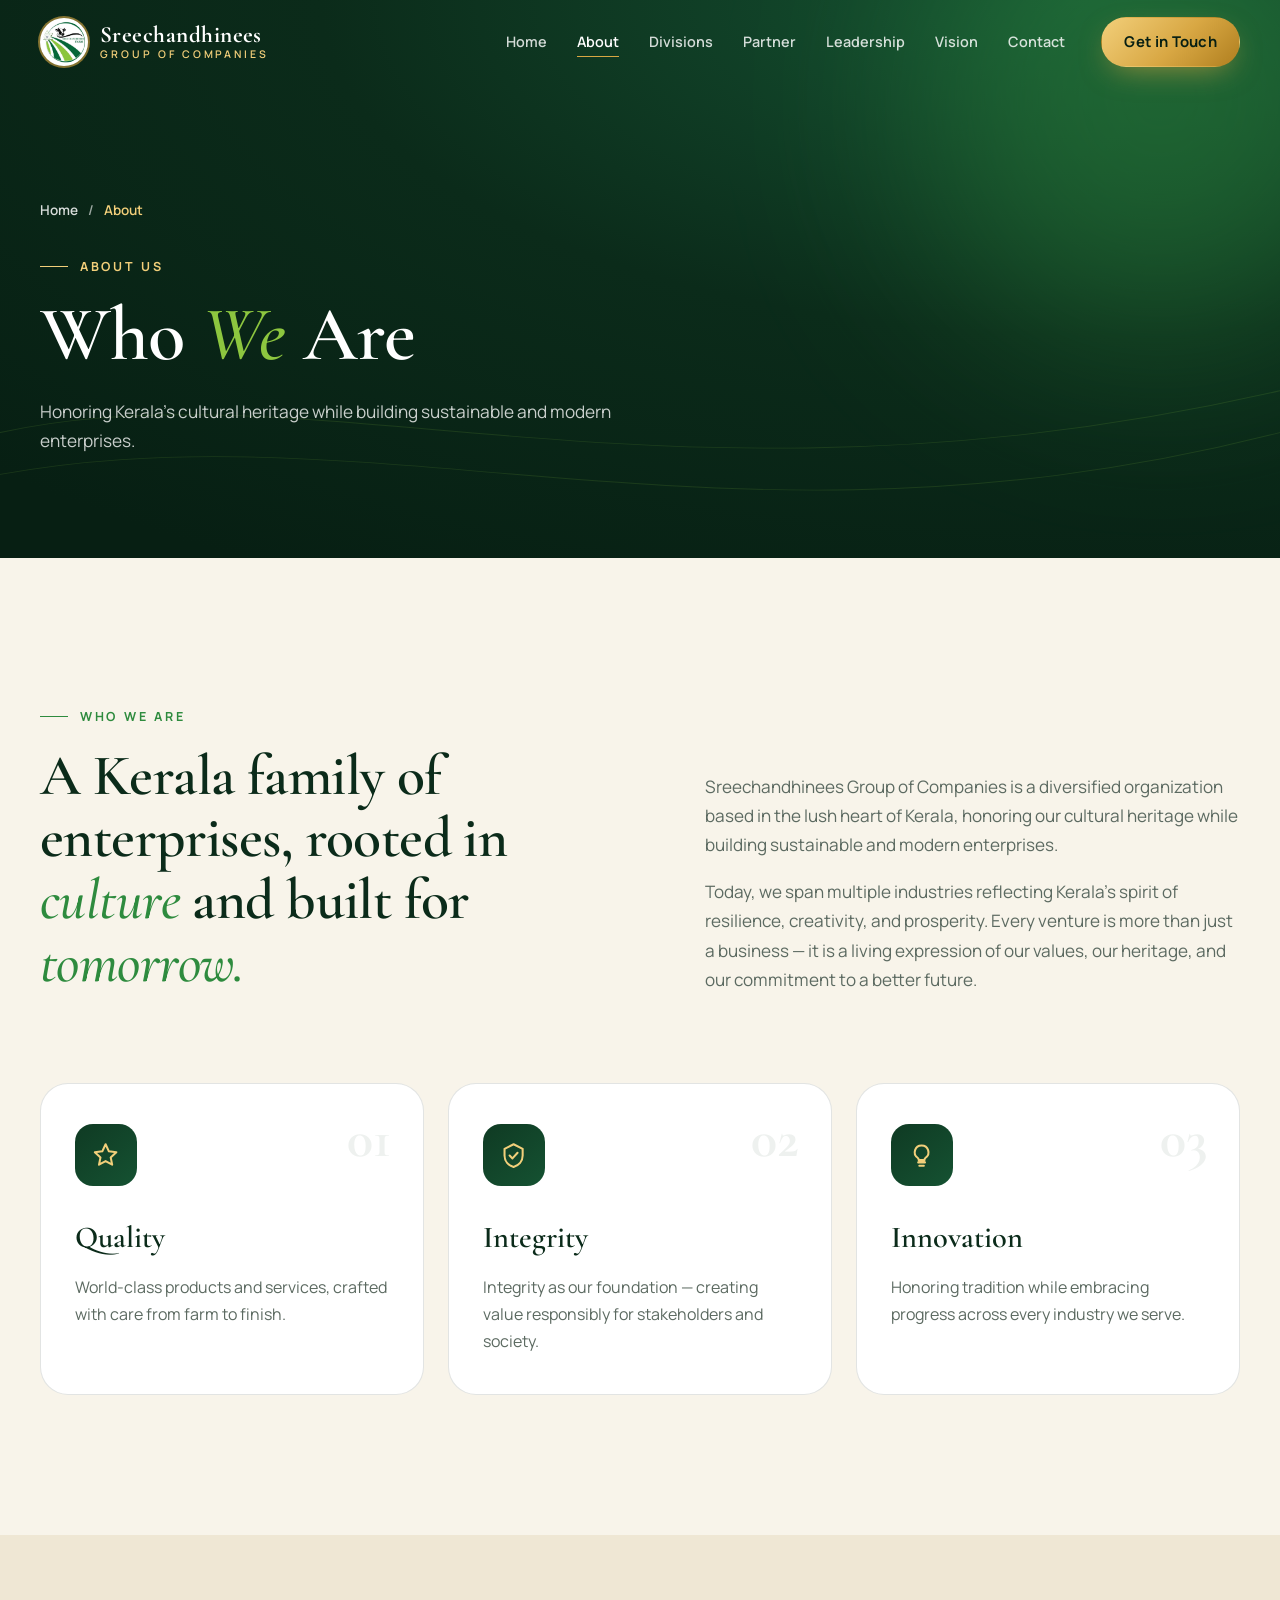
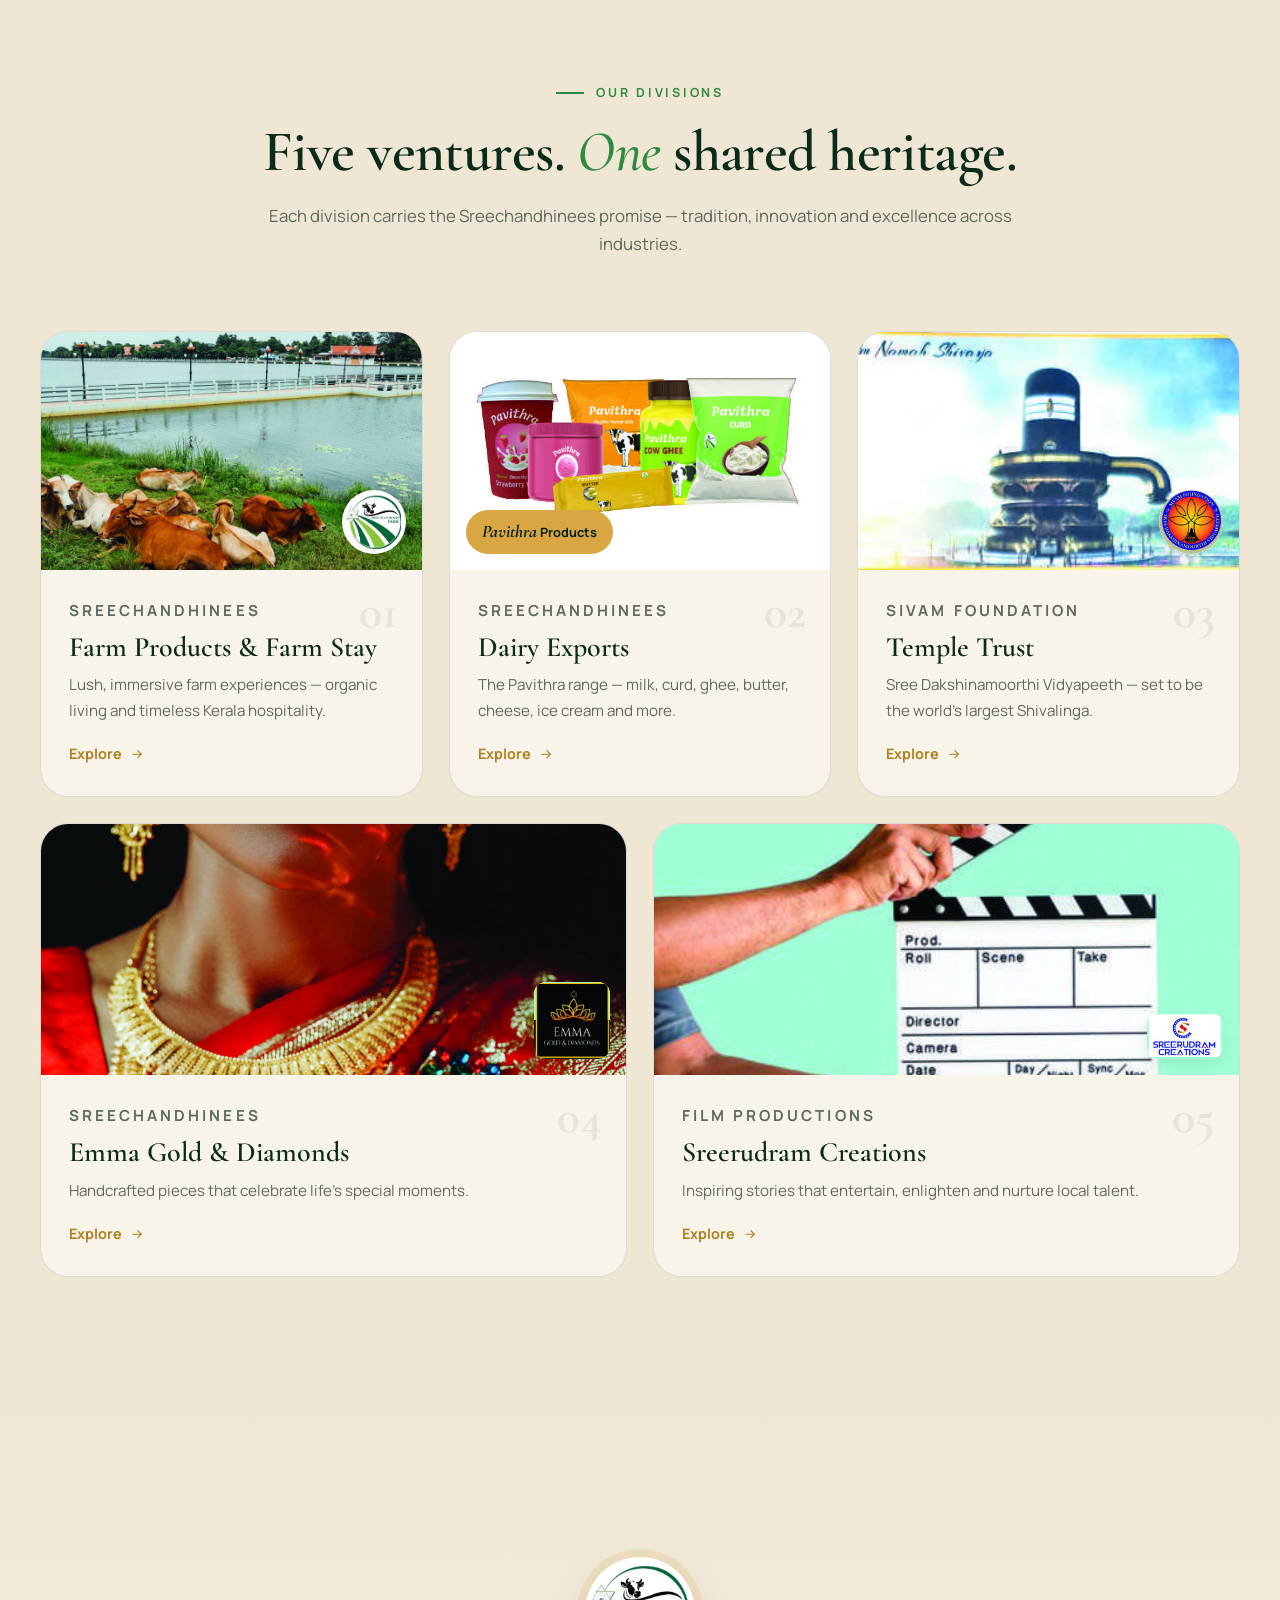
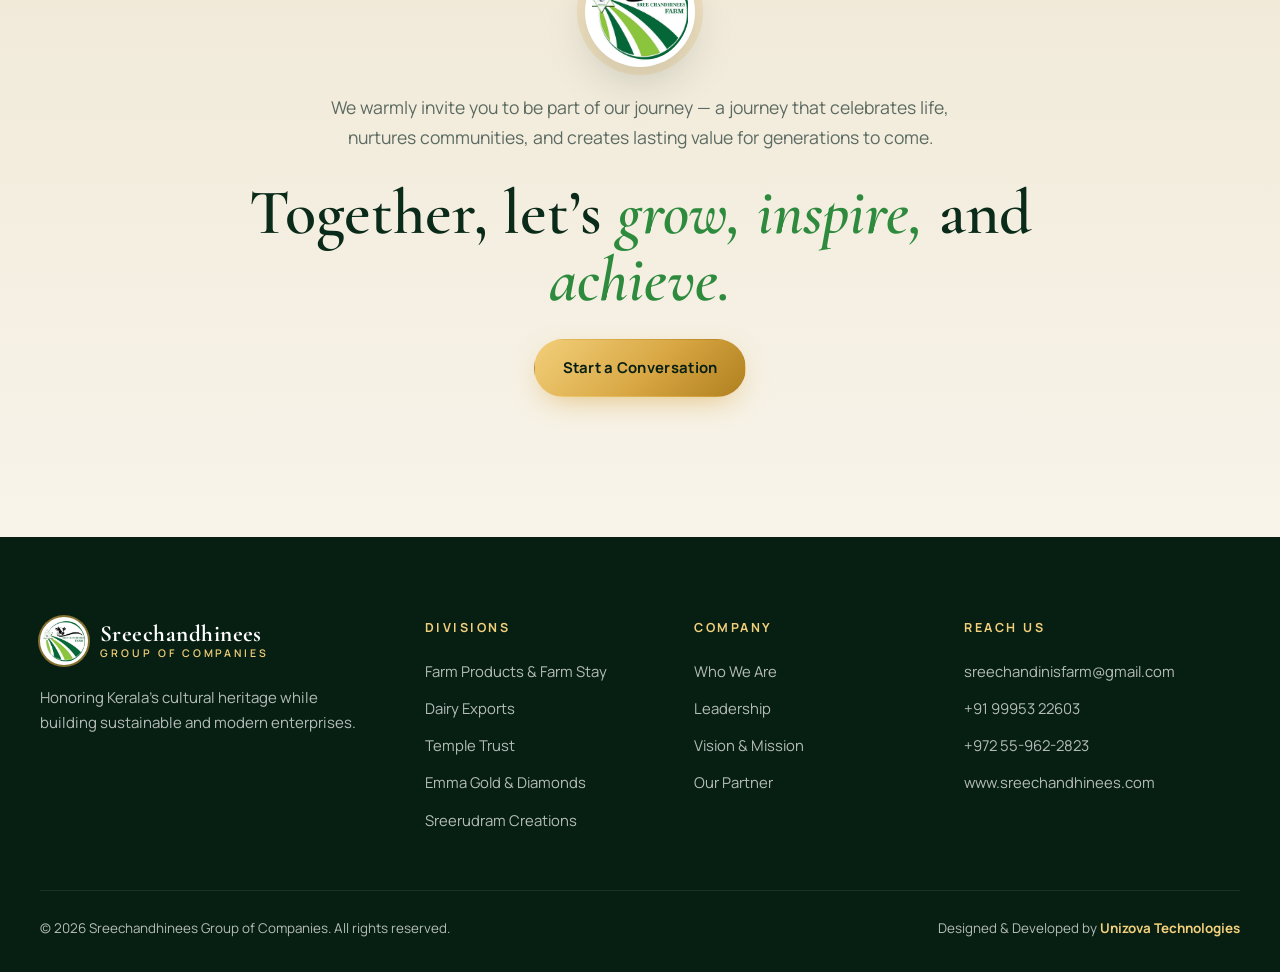
==== commit 1dfb5d1c: "Update footer credit to Unizova Technologies Co-Authored-By: Claude Opus 5.5 <noreply@anthropic.com>" ====
--- a/about.html
+++ b/about.html
@@ -235,7 +235,7 @@
     </div>
     <div class="container footer__bottom">
       <p>© <span id="year"></span> Sreechandhinees Group of Companies. All rights reserved.</p>
-      <p class="footer__credit">Designed &amp; Developed by <a href="https://unizova.com" target="_blank" rel="noopener">unizova.com</a></p>
+      <p class="footer__credit">Designed &amp; Developed by <a href="https://unizova.com" target="_blank" rel="noopener">Unizova Technologies</a></p>
     </div>
   </footer>
 
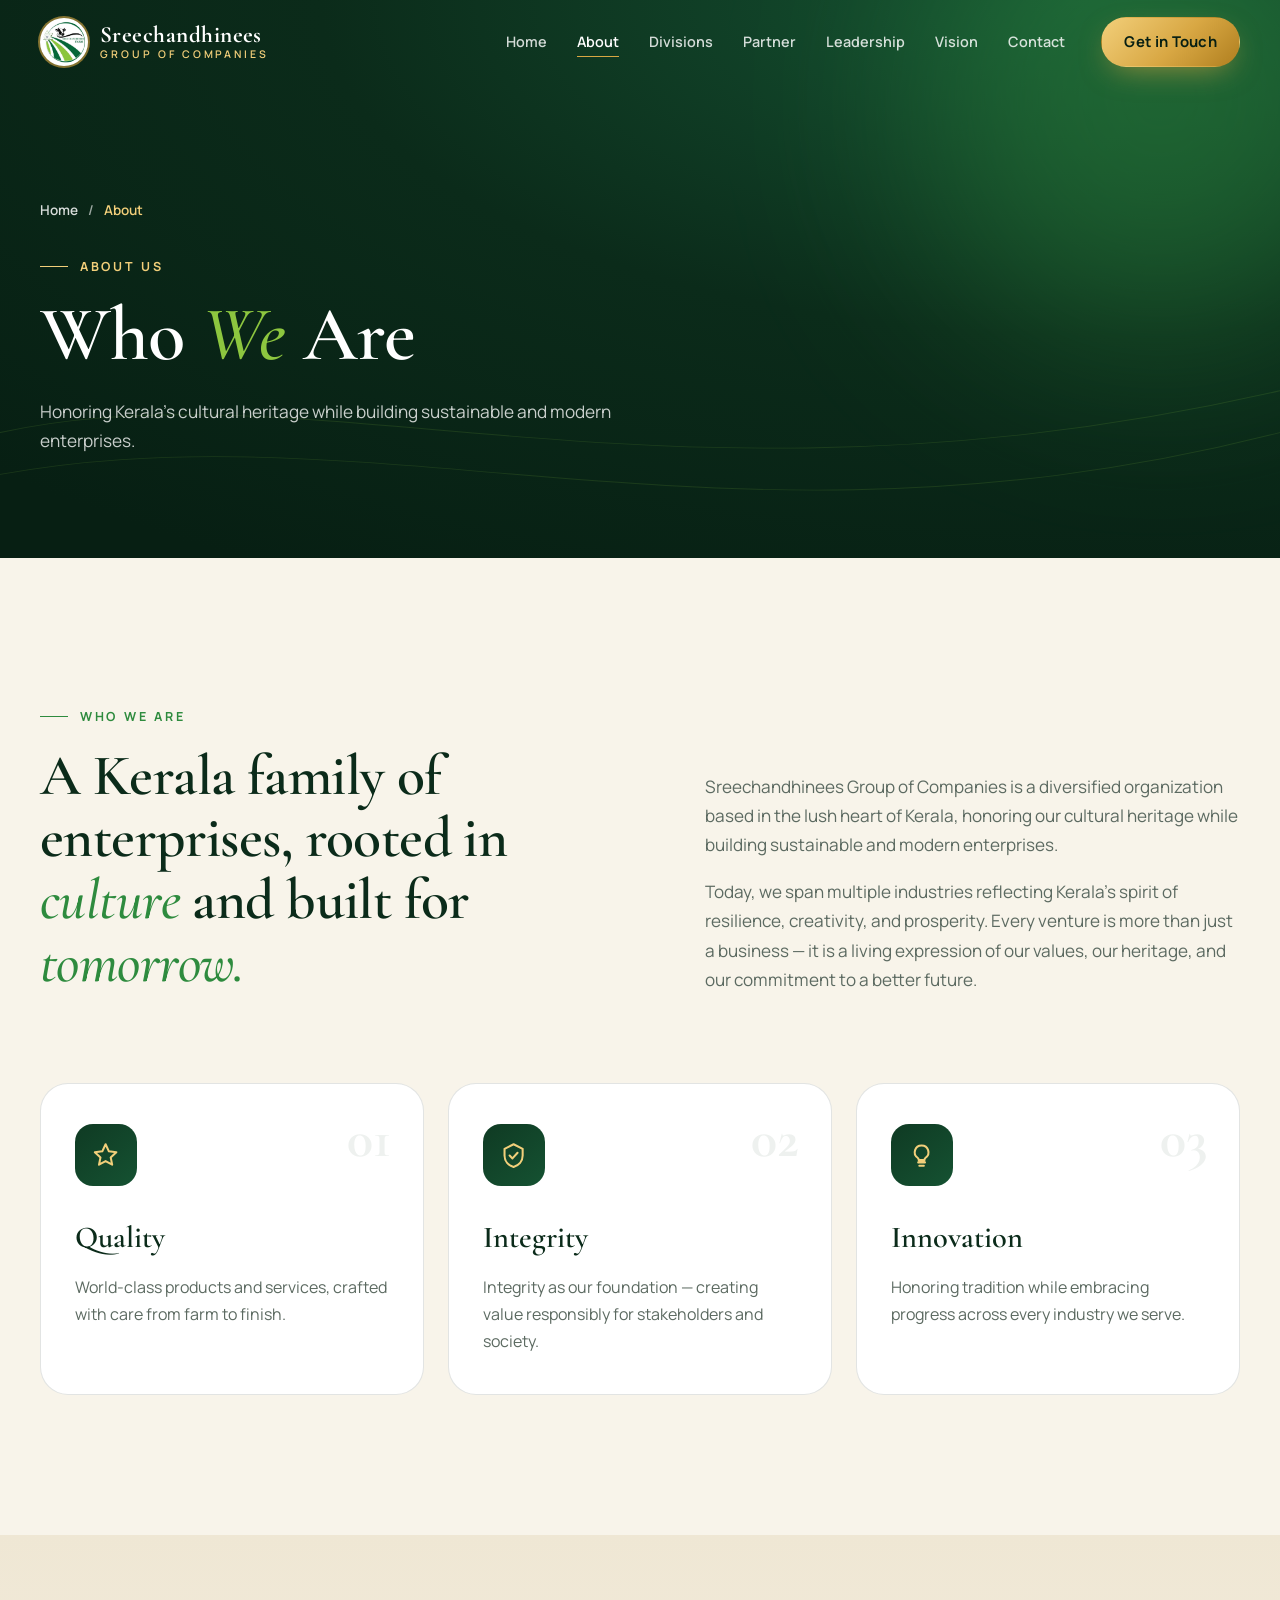
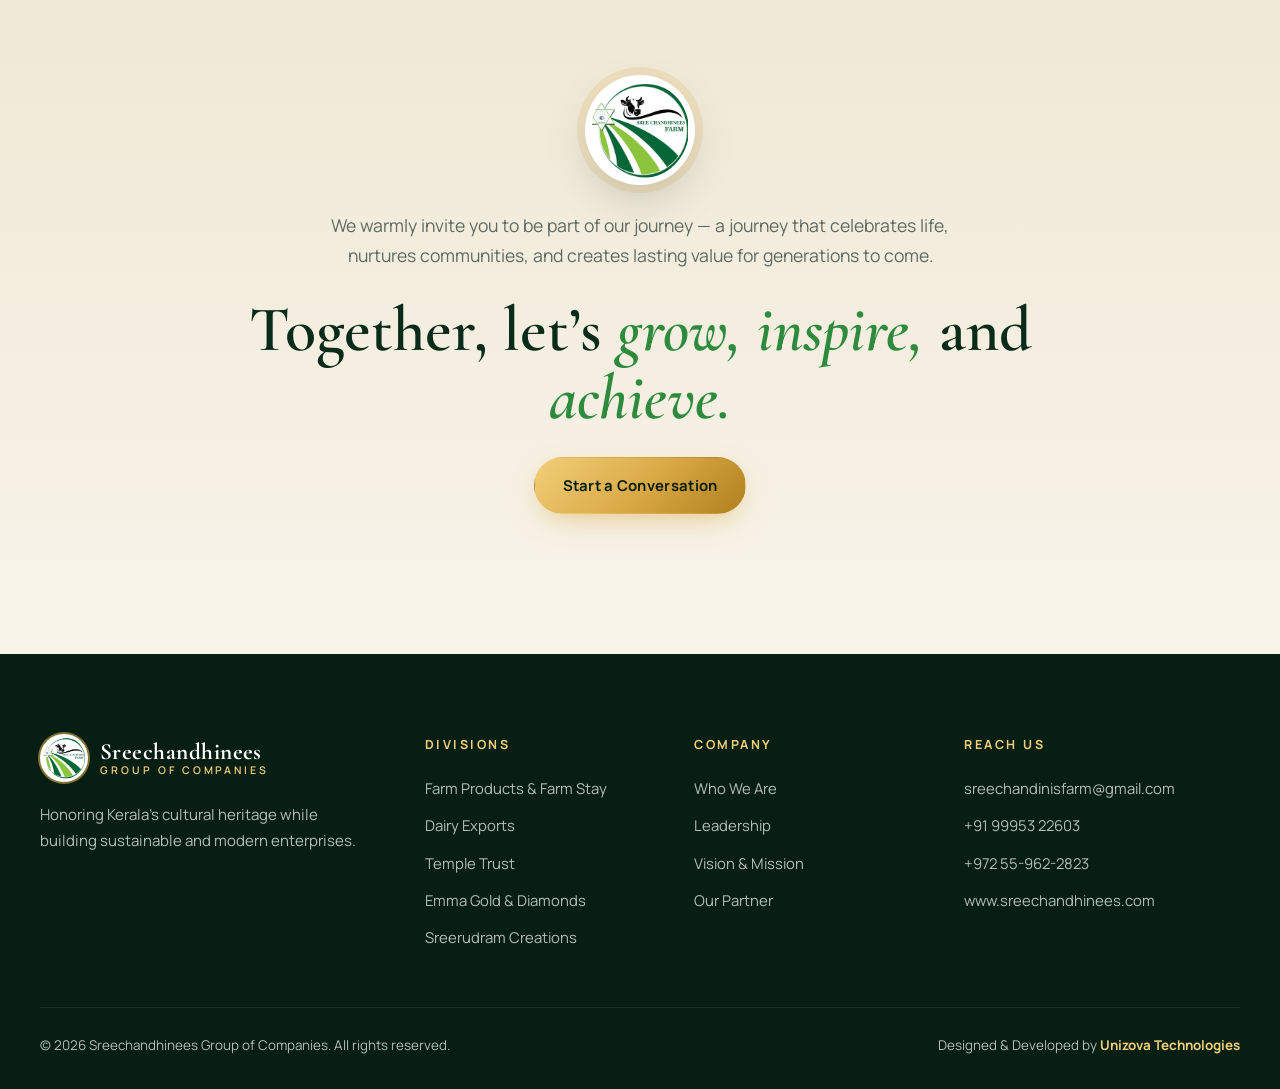
==== commit bc6131f9: "Remove divisions section from About page Co-Authored-By: Claude Opus 5.5 <noreply@anthropic.com>" ====
--- a/about.html
+++ b/about.html
@@ -106,84 +106,6 @@
       </div>
     </section>
 
-    
-    <section class="section divisions" id="divisions">
-      <div class="container">
-        <div class="section__head section__head--center">
-          <p class="kicker reveal">Our Divisions</p>
-          <h2 class="section__title reveal">Five ventures. <em>One</em> shared heritage.</h2>
-          <p class="section__sub reveal">Each division carries the Sreechandhinees promise — tradition, innovation and excellence across industries.</p>
-        </div>
-        <div class="div-grid">
-          <a href="farm.html" class="div-card reveal">
-            <div class="div-card__media">
-              <img src="assets/img/farm.jpg" alt="Farm Products &amp; Farm Stay" loading="lazy">
-              <span class="div-card__logo "><img src="assets/img/logo.jpg" alt=""></span>
-            </div>
-            <div class="div-card__body">
-              <span class="div-card__num">01</span>
-              <p class="div-card__kicker">Sreechandhinees</p>
-              <h3>Farm Products &amp; Farm Stay</h3>
-              <p>Lush, immersive farm experiences — organic living and timeless Kerala hospitality.</p>
-              <span class="div-card__more">Explore <svg viewBox="0 0 24 24" aria-hidden="true"><path d="M5 12h14M13 6l6 6-6 6"/></svg></span>
-            </div>
-          </a>
-          <a href="dairy.html" class="div-card reveal">
-            <div class="div-card__media div-card__media--light">
-              <img src="assets/img/dairy-products.jpg" alt="Dairy Exports" loading="lazy">
-              <span class="div-card__chip"><em>Pavithra</em> Products</span>
-            </div>
-            <div class="div-card__body">
-              <span class="div-card__num">02</span>
-              <p class="div-card__kicker">Sreechandhinees</p>
-              <h3>Dairy Exports</h3>
-              <p>The Pavithra range — milk, curd, ghee, butter, cheese, ice cream and more.</p>
-              <span class="div-card__more">Explore <svg viewBox="0 0 24 24" aria-hidden="true"><path d="M5 12h14M13 6l6 6-6 6"/></svg></span>
-            </div>
-          </a>
-          <a href="temple.html" class="div-card reveal">
-            <div class="div-card__media">
-              <img src="assets/img/shivalinga.jpg" alt="Temple Trust" loading="lazy">
-              <span class="div-card__logo div-card__logo--round"><img src="assets/img/sivam-logo.jpg" alt=""></span>
-            </div>
-            <div class="div-card__body">
-              <span class="div-card__num">03</span>
-              <p class="div-card__kicker">Sivam Foundation</p>
-              <h3>Temple Trust</h3>
-              <p>Sree Dakshinamoorthi Vidyapeeth — set to be the world’s largest Shivalinga.</p>
-              <span class="div-card__more">Explore <svg viewBox="0 0 24 24" aria-hidden="true"><path d="M5 12h14M13 6l6 6-6 6"/></svg></span>
-            </div>
-          </a>
-          <a href="jewelry.html" class="div-card reveal">
-            <div class="div-card__media">
-              <img src="assets/img/jewelry.jpg" alt="Emma Gold &amp; Diamonds" loading="lazy">
-              <span class="div-card__logo div-card__logo--square"><img src="assets/img/emma-logo.jpg" alt=""></span>
-            </div>
-            <div class="div-card__body">
-              <span class="div-card__num">04</span>
-              <p class="div-card__kicker">Sreechandhinees</p>
-              <h3>Emma Gold &amp; Diamonds</h3>
-              <p>Handcrafted pieces that celebrate life’s special moments.</p>
-              <span class="div-card__more">Explore <svg viewBox="0 0 24 24" aria-hidden="true"><path d="M5 12h14M13 6l6 6-6 6"/></svg></span>
-            </div>
-          </a>
-          <a href="film.html" class="div-card reveal">
-            <div class="div-card__media">
-              <img src="assets/img/film.jpg" alt="Sreerudram Creations" loading="lazy">
-              <span class="div-card__logo div-card__logo--square"><img src="assets/img/sreerudram-logo.jpg" alt=""></span>
-            </div>
-            <div class="div-card__body">
-              <span class="div-card__num">05</span>
-              <p class="div-card__kicker">Film Productions</p>
-              <h3>Sreerudram Creations</h3>
-              <p>Inspiring stories that entertain, enlighten and nurture local talent.</p>
-              <span class="div-card__more">Explore <svg viewBox="0 0 24 24" aria-hidden="true"><path d="M5 12h14M13 6l6 6-6 6"/></svg></span>
-            </div>
-          </a>
-        </div>
-      </div>
-    </section>
-
     <section class="section invite">
       <div class="container invite__inner">
         <div class="invite__logo reveal"><img src="assets/img/logo.jpg" alt=""></div>
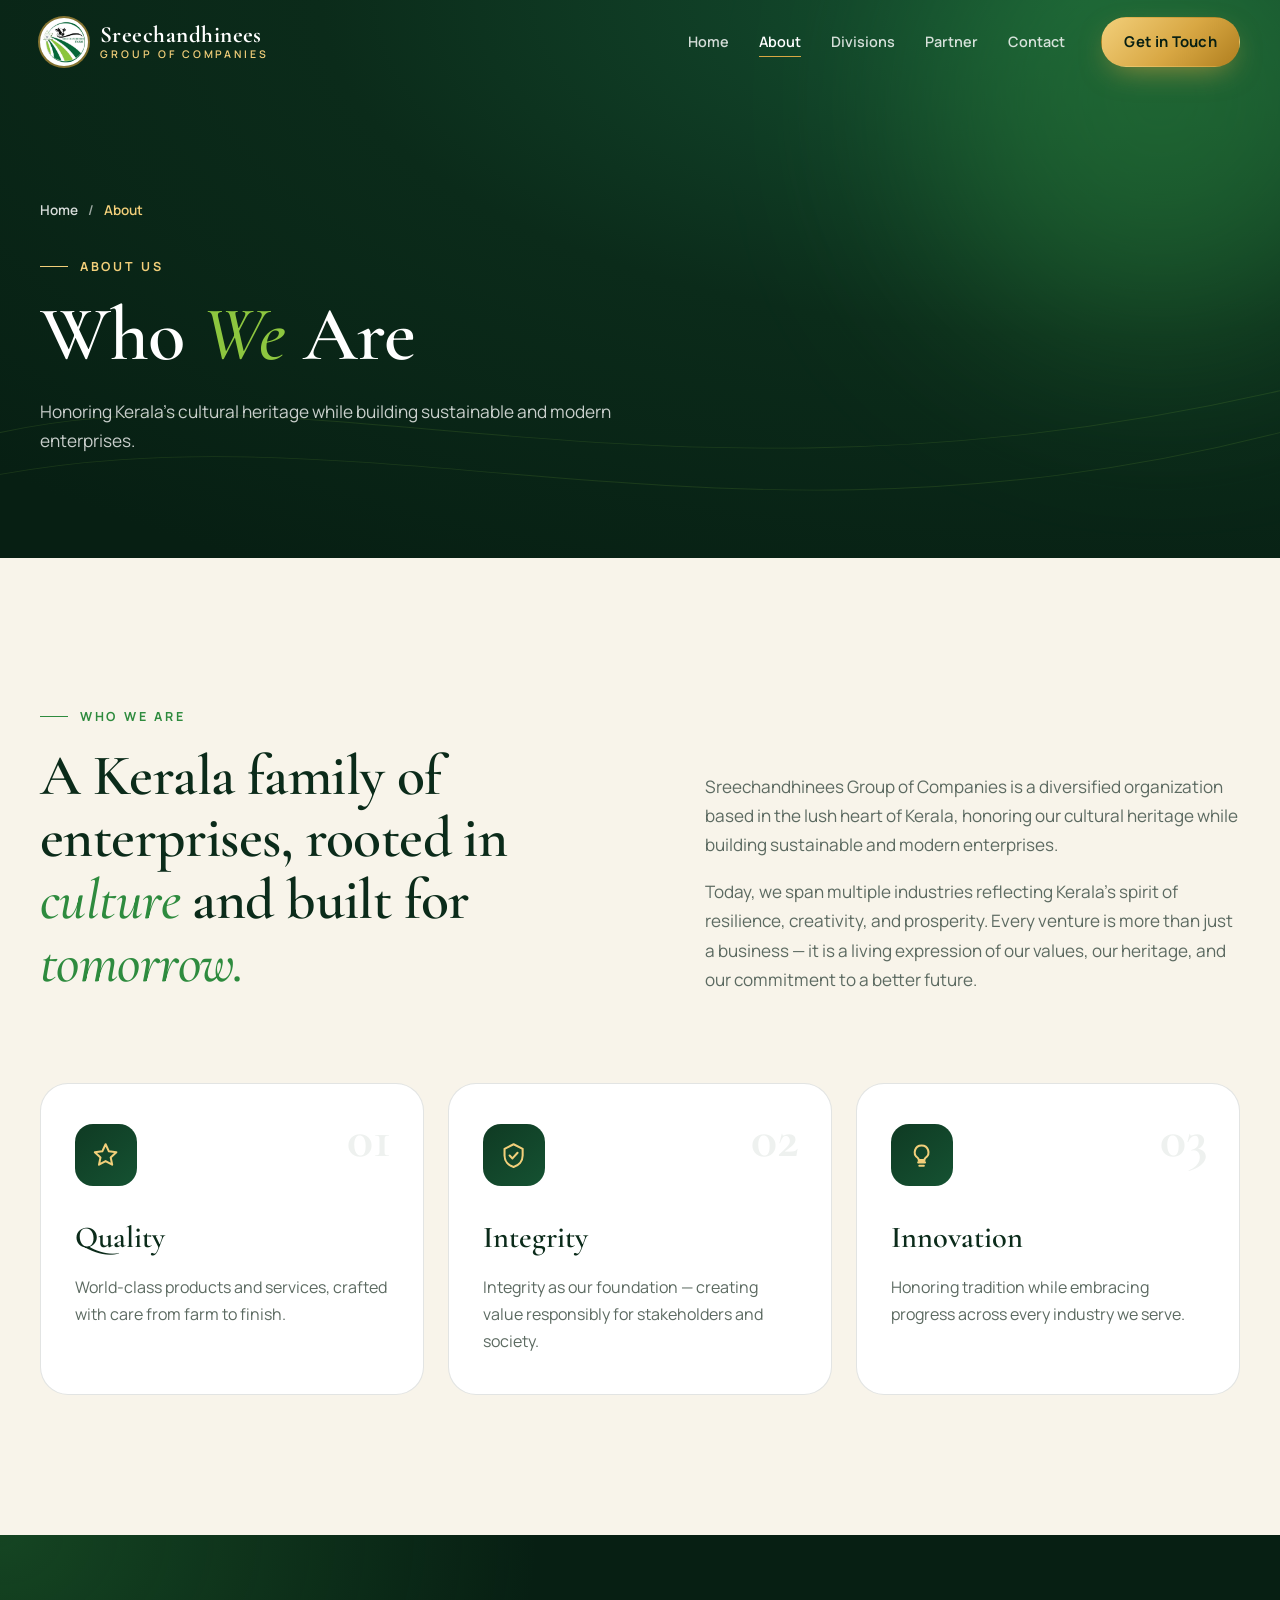
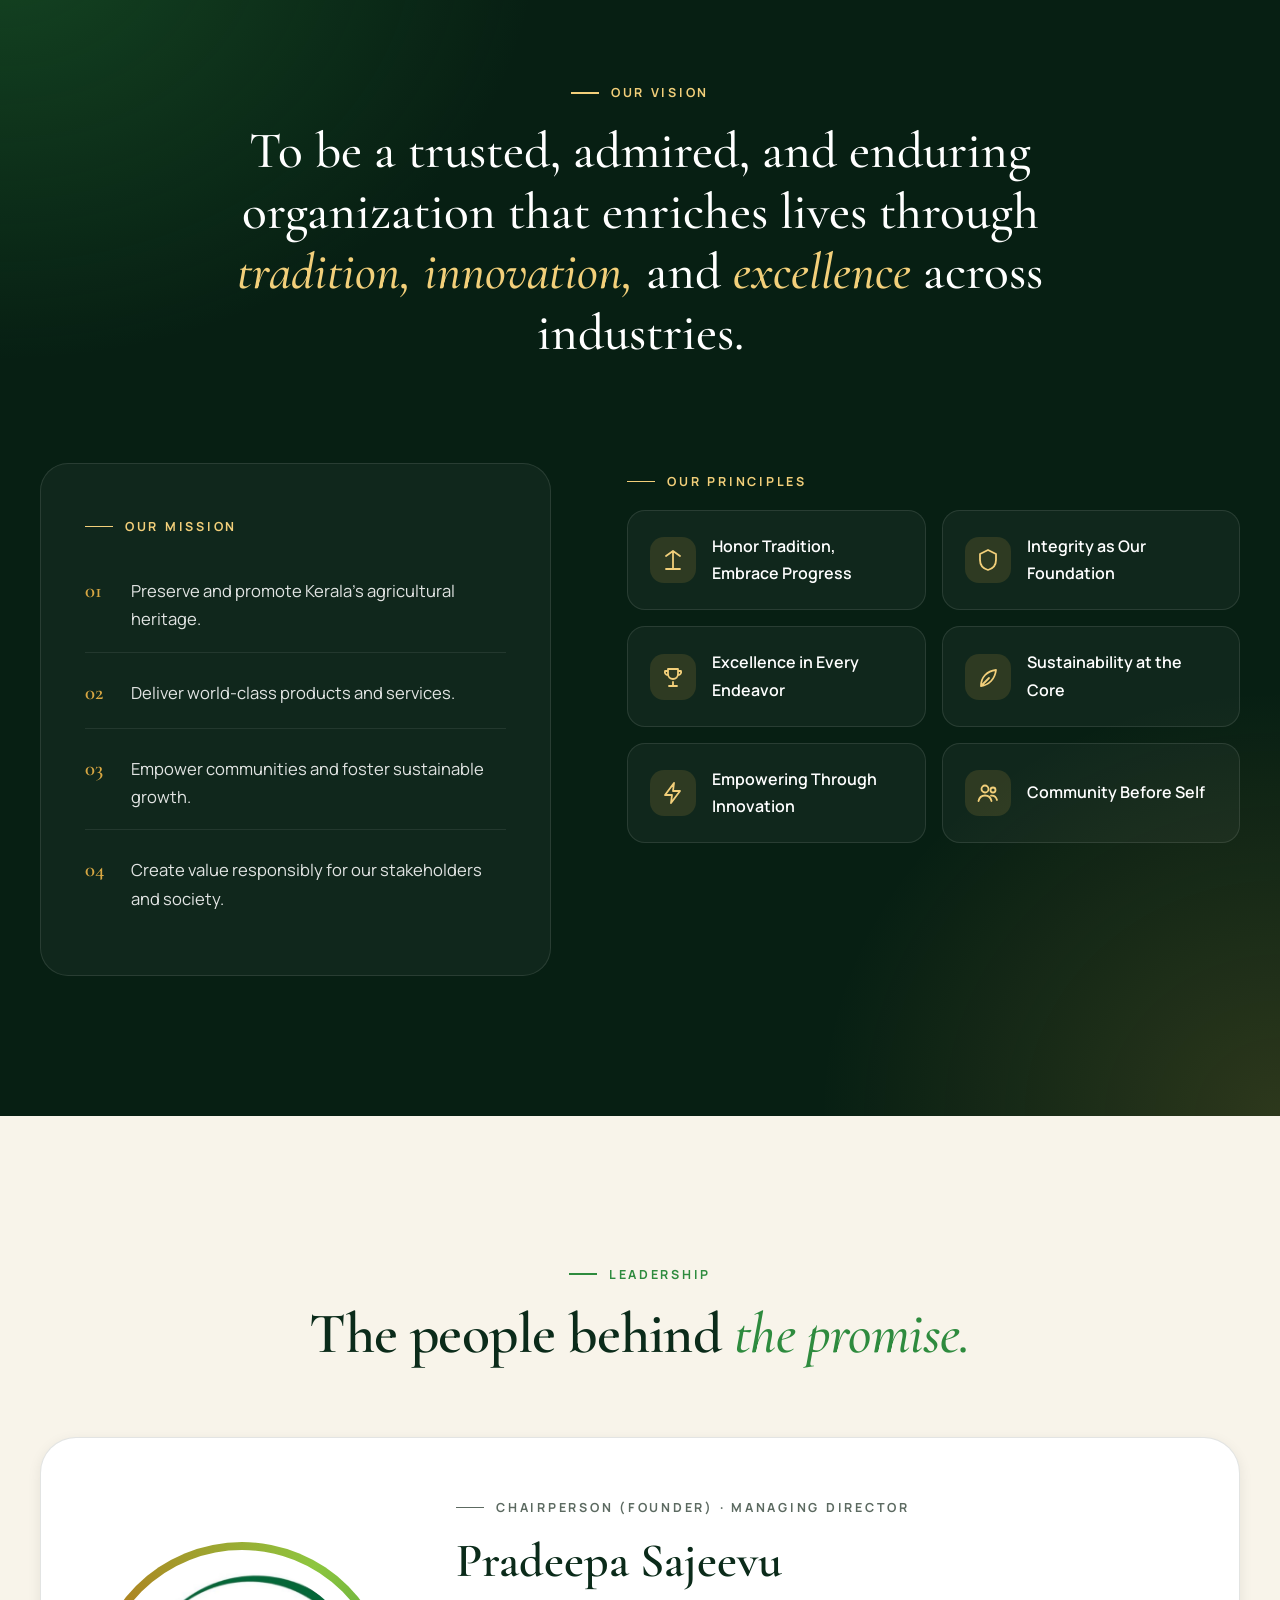
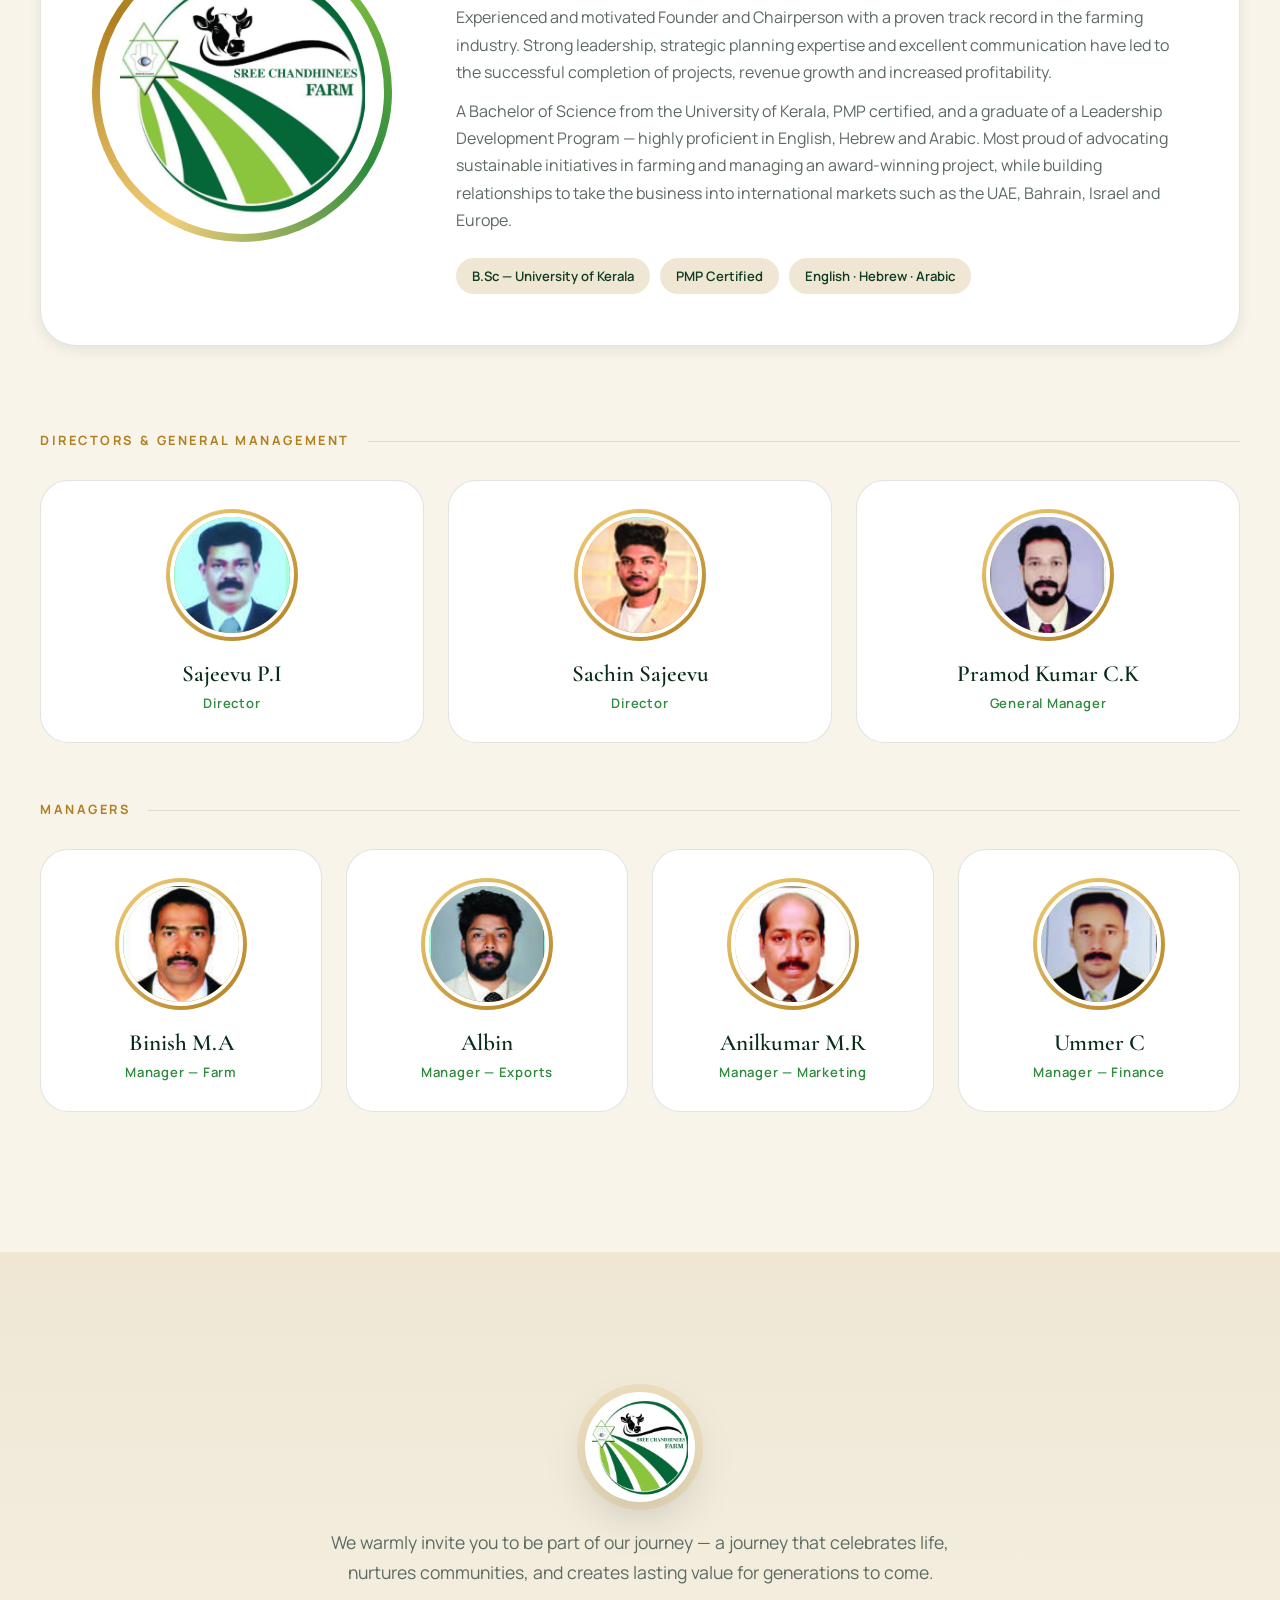
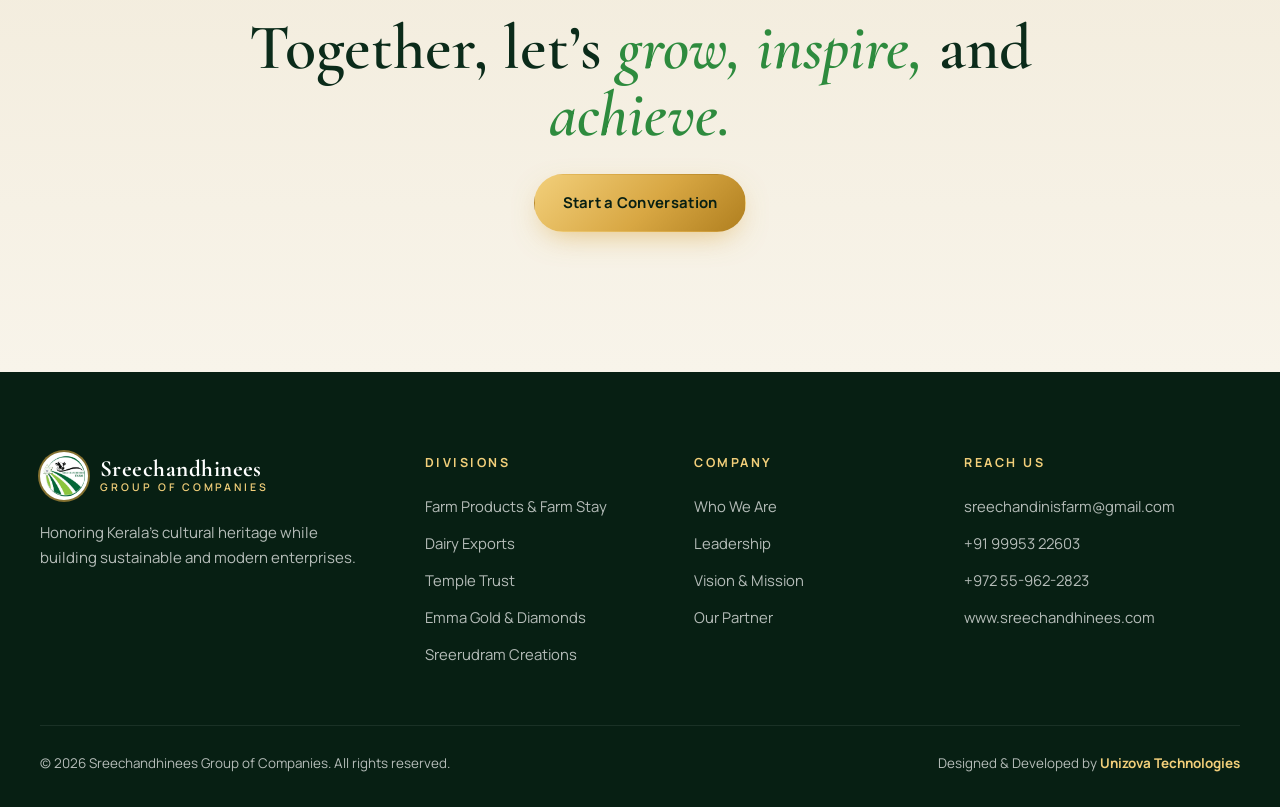
==== commit 950dd479: "Merge leadership and vision into About page, fix horizontal overflow - Move Vision/Mission/Principle" ====
--- a/about.html
+++ b/about.html
@@ -30,8 +30,6 @@
           <li><a href="about.html" class="nav__link is-active" aria-current="page">About</a></li>
           <li><a href="divisions.html" class="nav__link">Divisions</a></li>
           <li><a href="partner.html" class="nav__link">Partner</a></li>
-          <li><a href="leadership.html" class="nav__link">Leadership</a></li>
-          <li><a href="vision.html" class="nav__link">Vision</a></li>
           <li><a href="contact.html" class="nav__link">Contact</a></li>
         </ul>
         <a href="contact.html" class="btn btn--gold nav__cta">Get in Touch</a>
@@ -106,6 +104,102 @@
       </div>
     </section>
 
+
+    <section class="section vision" id="vision">
+      <div class="container">
+        <div class="vision__hero reveal">
+          <p class="kicker kicker--light">Our Vision</p>
+          <blockquote>To be a trusted, admired, and enduring organization that enriches lives through <em>tradition, innovation,</em> and <em>excellence</em> across industries.</blockquote>
+        </div>
+
+        <div class="vision__grid">
+          <div class="mission reveal">
+            <p class="kicker kicker--light">Our Mission</p>
+            <ol class="mission__list">
+              <li><span>01</span>Preserve and promote Kerala’s agricultural heritage.</li>
+              <li><span>02</span>Deliver world-class products and services.</li>
+              <li><span>03</span>Empower communities and foster sustainable growth.</li>
+              <li><span>04</span>Create value responsibly for our stakeholders and society.</li>
+            </ol>
+          </div>
+
+          <div class="principles">
+            <p class="kicker kicker--light reveal">Our Principles</p>
+            <div class="principles__grid">
+              <div class="principle reveal"><svg viewBox="0 0 24 24" aria-hidden="true"><path d="M12 3v18M5 8l7-5 7 5M5 21h14"/></svg><span>Honor Tradition, Embrace Progress</span></div>
+              <div class="principle reveal"><svg viewBox="0 0 24 24" aria-hidden="true"><path d="M12 2l8 4v6c0 5-3.4 8.7-8 10-4.6-1.3-8-5-8-10V6z"/></svg><span>Integrity as Our Foundation</span></div>
+              <div class="principle reveal"><svg viewBox="0 0 24 24" aria-hidden="true"><path d="M8 21h8M12 17v4M7 4h10v5a5 5 0 0 1-10 0zM7 6H4a3 3 0 0 0 3 4M17 6h3a3 3 0 0 1-3 4"/></svg><span>Excellence in Every Endeavor</span></div>
+              <div class="principle reveal"><svg viewBox="0 0 24 24" aria-hidden="true"><path d="M5 21c0-9 6-15 15-16-1 9-7 15-15 16zM5 21l8-8"/></svg><span>Sustainability at the Core</span></div>
+              <div class="principle reveal"><svg viewBox="0 0 24 24" aria-hidden="true"><path d="M13 2L4 14h7l-1 8 9-12h-7z"/></svg><span>Empowering Through Innovation</span></div>
+              <div class="principle reveal"><svg viewBox="0 0 24 24" aria-hidden="true"><circle cx="9" cy="8" r="3.5"/><circle cx="17" cy="9" r="2.5"/><path d="M2.5 20c.8-3.6 3.4-5.5 6.5-5.5s5.7 1.9 6.5 5.5M15 14.6c2.8-.3 5.2 1.3 6 4.4"/></svg><span>Community Before Self</span></div>
+            </div>
+          </div>
+        </div>
+      </div>
+    </section>
+
+    <section class="section leadership" id="leadership">
+      <div class="container">
+        <div class="section__head section__head--center">
+          <p class="kicker reveal">Leadership</p>
+          <h2 class="section__title reveal">The people behind <em>the promise.</em></h2>
+        </div>
+
+        <div class="chair reveal">
+          <div class="chair__photo chair__photo--logo">
+            <img src="assets/img/logo.jpg" alt="Sreechandhinees logo" loading="lazy">
+          </div>
+          <div class="chair__content">
+            <p class="kicker">Chairperson (Founder) · Managing Director</p>
+            <h3>Pradeepa Sajeevu</h3>
+            <p>Experienced and motivated Founder and Chairperson with a proven track record in the farming industry. Strong leadership, strategic planning expertise and excellent communication have led to the successful completion of projects, revenue growth and increased profitability.</p>
+            <p>A Bachelor of Science from the University of Kerala, PMP certified, and a graduate of a Leadership Development Program — highly proficient in English, Hebrew and Arabic. Most proud of advocating sustainable initiatives in farming and managing an award-winning project, while building relationships to take the business into international markets such as the UAE, Bahrain, Israel and Europe.</p>
+            <ul class="chair__tags">
+              <li>B.Sc — University of Kerala</li>
+              <li>PMP Certified</li>
+              <li>English · Hebrew · Arabic</li>
+            </ul>
+          </div>
+        </div>
+
+        <h3 class="team__label reveal">Directors &amp; General Management</h3>
+        <div class="team team--3">
+          <figure class="member reveal">
+            <div class="member__photo"><img src="assets/team/sajeevu.jpg" alt="Sajeevu P.I" loading="lazy"></div>
+            <figcaption><strong>Sajeevu P.I</strong><span>Director</span></figcaption>
+          </figure>
+          <figure class="member reveal">
+            <div class="member__photo"><img src="assets/team/sachin.jpg" alt="Sachin Sajeevu" loading="lazy"></div>
+            <figcaption><strong>Sachin Sajeevu</strong><span>Director</span></figcaption>
+          </figure>
+          <figure class="member reveal">
+            <div class="member__photo"><img src="assets/team/pramod.jpg" alt="Pramod Kumar C.K" loading="lazy"></div>
+            <figcaption><strong>Pramod Kumar C.K</strong><span>General Manager</span></figcaption>
+          </figure>
+        </div>
+
+        <h3 class="team__label reveal">Managers</h3>
+        <div class="team team--4">
+          <figure class="member reveal">
+            <div class="member__photo"><img src="assets/team/binish.jpg" alt="Binish M.A" loading="lazy"></div>
+            <figcaption><strong>Binish M.A</strong><span>Manager — Farm</span></figcaption>
+          </figure>
+          <figure class="member reveal">
+            <div class="member__photo"><img src="assets/team/albin.jpg" alt="Albin" loading="lazy"></div>
+            <figcaption><strong>Albin</strong><span>Manager — Exports</span></figcaption>
+          </figure>
+          <figure class="member reveal">
+            <div class="member__photo"><img src="assets/team/anilkumar.jpg" alt="Anilkumar M.R" loading="lazy"></div>
+            <figcaption><strong>Anilkumar M.R</strong><span>Manager — Marketing</span></figcaption>
+          </figure>
+          <figure class="member reveal">
+            <div class="member__photo"><img src="assets/team/ummer.jpg" alt="Ummer C" loading="lazy"></div>
+            <figcaption><strong>Ummer C</strong><span>Manager — Finance</span></figcaption>
+          </figure>
+        </div>
+      </div>
+    </section>
+
     <section class="section invite">
       <div class="container invite__inner">
         <div class="invite__logo reveal"><img src="assets/img/logo.jpg" alt=""></div>
--- a/css/style.css
+++ b/css/style.css
@@ -36,7 +36,10 @@
 *::before,
 *::after { box-sizing: border-box; margin: 0; padding: 0; }
 
-html { scroll-behavior: smooth; scroll-padding-top: calc(var(--header-h) - 10px); }
+html { overflow-x: clip; scroll-behavior: smooth; scroll-padding-top: calc(var(--header-h) - 10px); scrollbar-width: none; }
+html::-webkit-scrollbar,
+body::-webkit-scrollbar { display: none; }
+body { -ms-overflow-style: none; scrollbar-width: none; }
 
 body {
   font-family: var(--font-body);
@@ -46,6 +49,7 @@
   background: var(--cream);
   -webkit-font-smoothing: antialiased;
   overflow-x: hidden;
+  overflow-x: clip;
 }
 
 body.is-loading,
@@ -724,6 +728,7 @@
   background: conic-gradient(from 210deg, var(--gold-light), var(--gold-deep), var(--lime), var(--leaf), var(--gold-light));
 }
 .chair__photo img { width: 100%; height: 100%; border-radius: 50%; object-fit: cover; border: 6px solid var(--white); }
+.chair__photo--logo img { object-fit: contain; background: var(--white); padding: 12px; }
 .chair__content h3 { font-family: var(--font-display); font-size: clamp(2.2rem, 4vw, 3rem); font-weight: 600; color: var(--forest-800); line-height: 1.05; margin-bottom: 18px; }
 .chair__content p { color: var(--muted); }
 .chair__content p + p { margin-top: 12px; }
@@ -1088,7 +1093,7 @@
   .footer__grid { grid-template-columns: 1fr 1fr; }
 }
 
-@media (max-width: 960px) {
+@media (max-width: 1140px) {
   .burger { display: block; }
   .nav {
     position: fixed;
@@ -1115,7 +1120,10 @@
   .nav.is-open .nav__list li:nth-child(4) { animation-delay: 0.15s; }
   .nav.is-open .nav__list li:nth-child(5) { animation-delay: 0.2s; }
   .nav.is-open .nav__list li:nth-child(6) { animation-delay: 0.25s; }
-
+  .nav.is-open .nav__list li:nth-child(7) { animation-delay: 0.3s; }
+}
+
+@media (max-width: 960px) {
   .hero__grid { grid-template-columns: 1fr; text-align: left; }
   .hero__visual { width: min(100%, 400px); margin-top: 20px; }
   .hero__stats { grid-template-columns: repeat(2, auto); }
@@ -1141,7 +1149,7 @@
   .div-card:nth-child(5) { grid-column: span 2; }
 }
 
-@media (max-width: 960px) and (max-height: 500px) {
+@media (max-width: 1140px) and (max-height: 500px) {
   .nav { gap: 22px; }
   .nav__list { gap: 10px; }
   .nav__link { font-size: 1.5rem; }
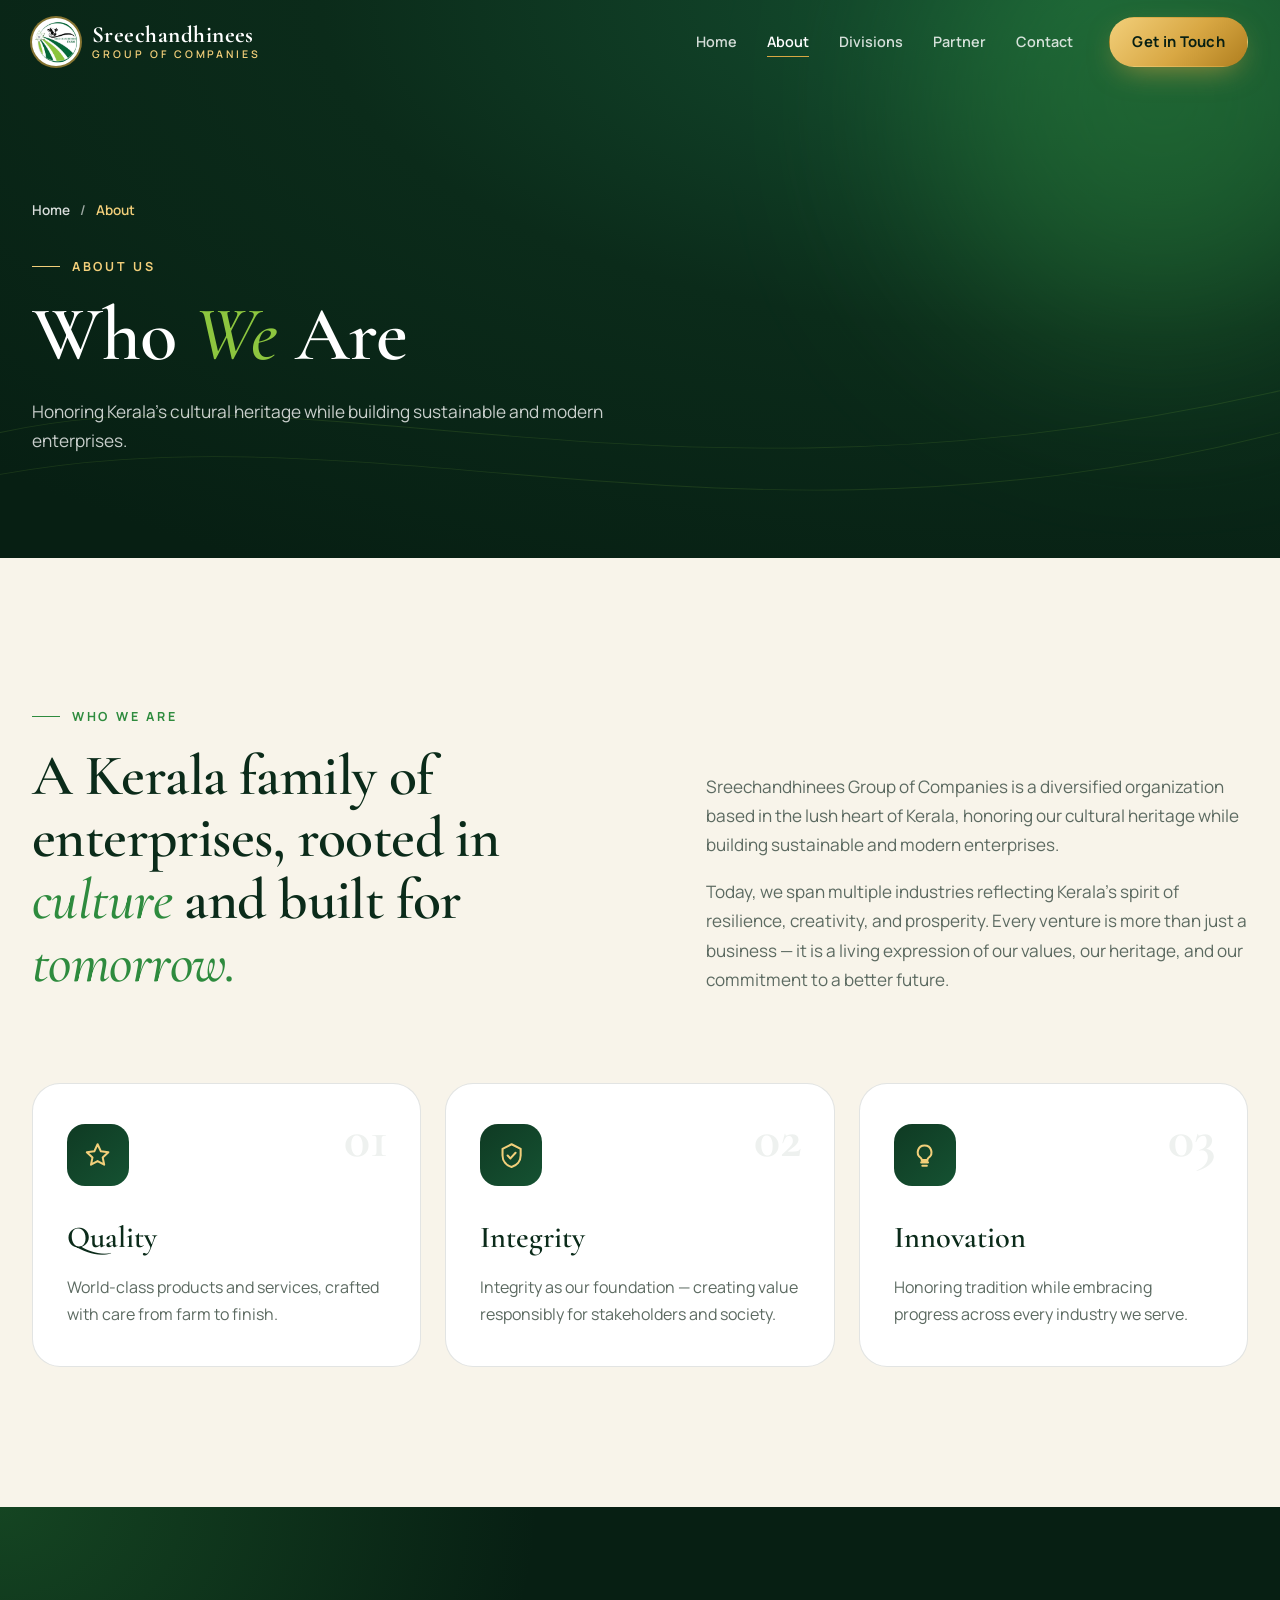
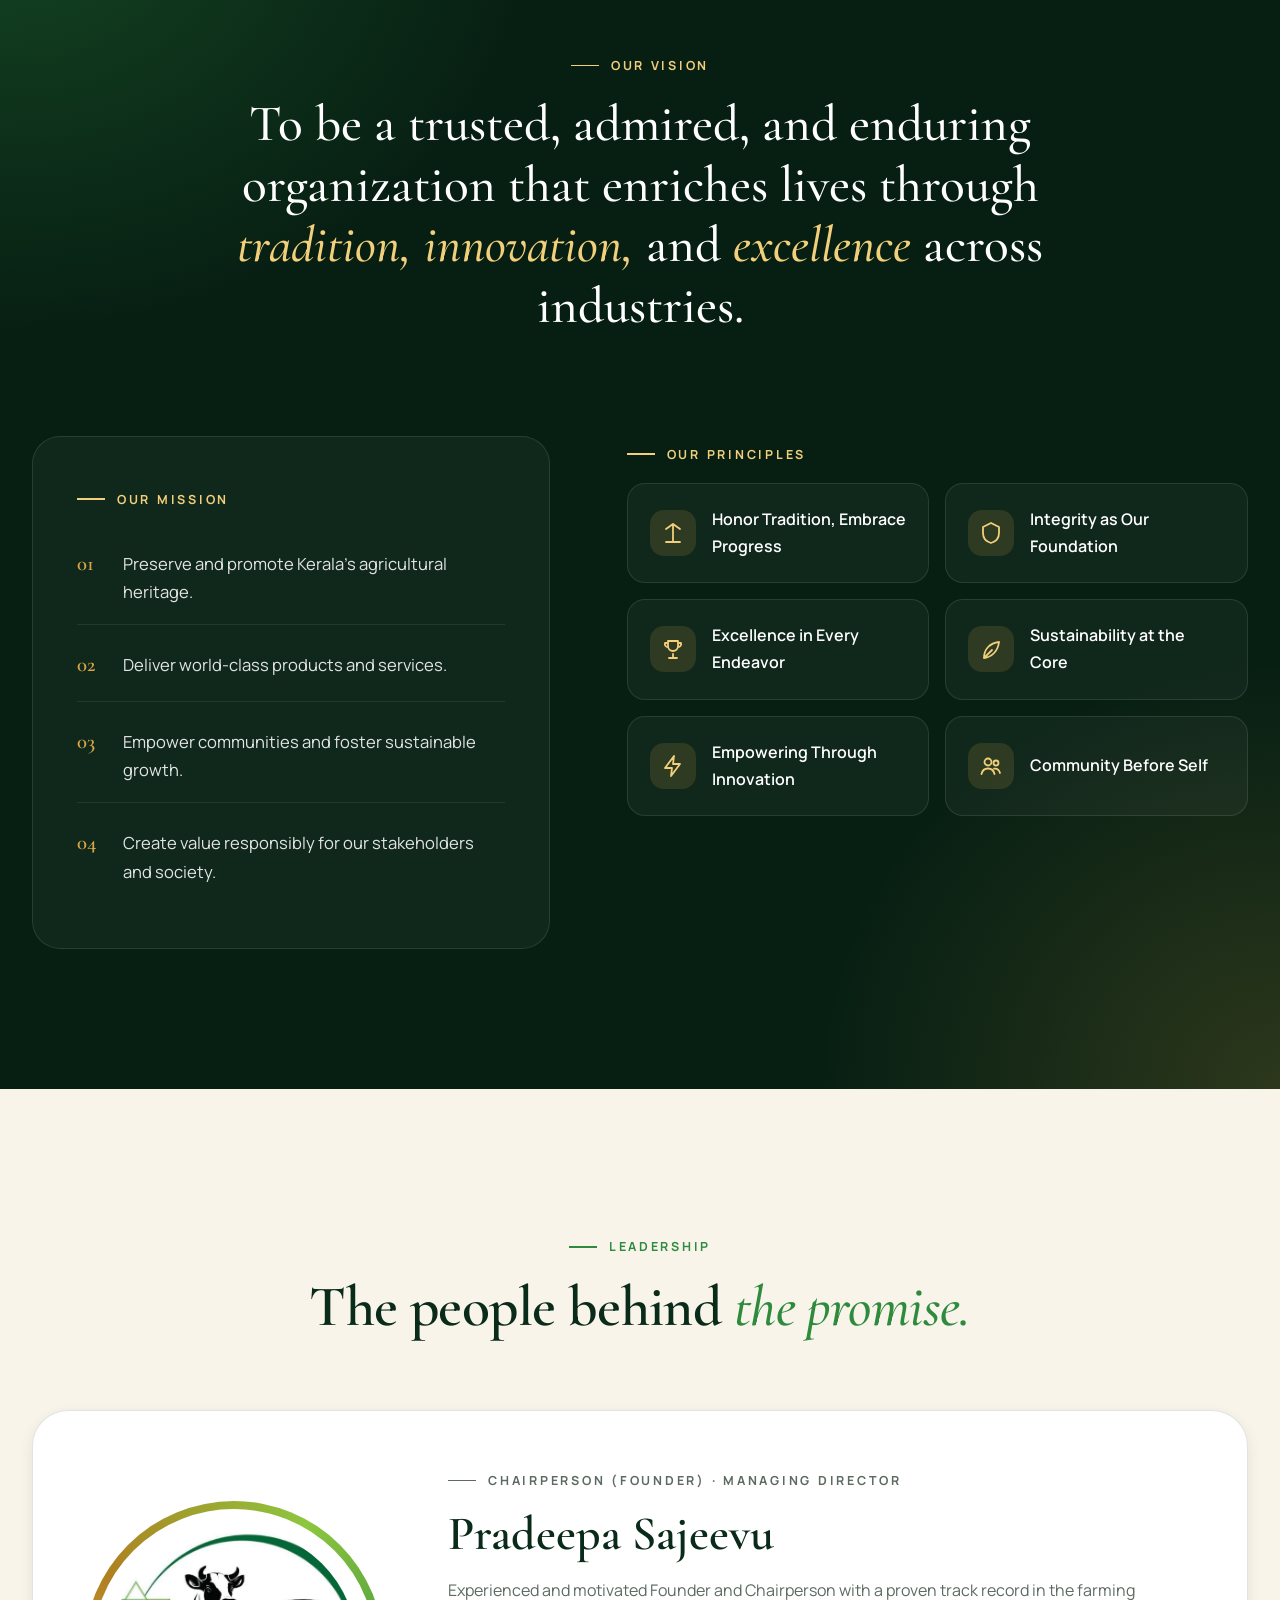
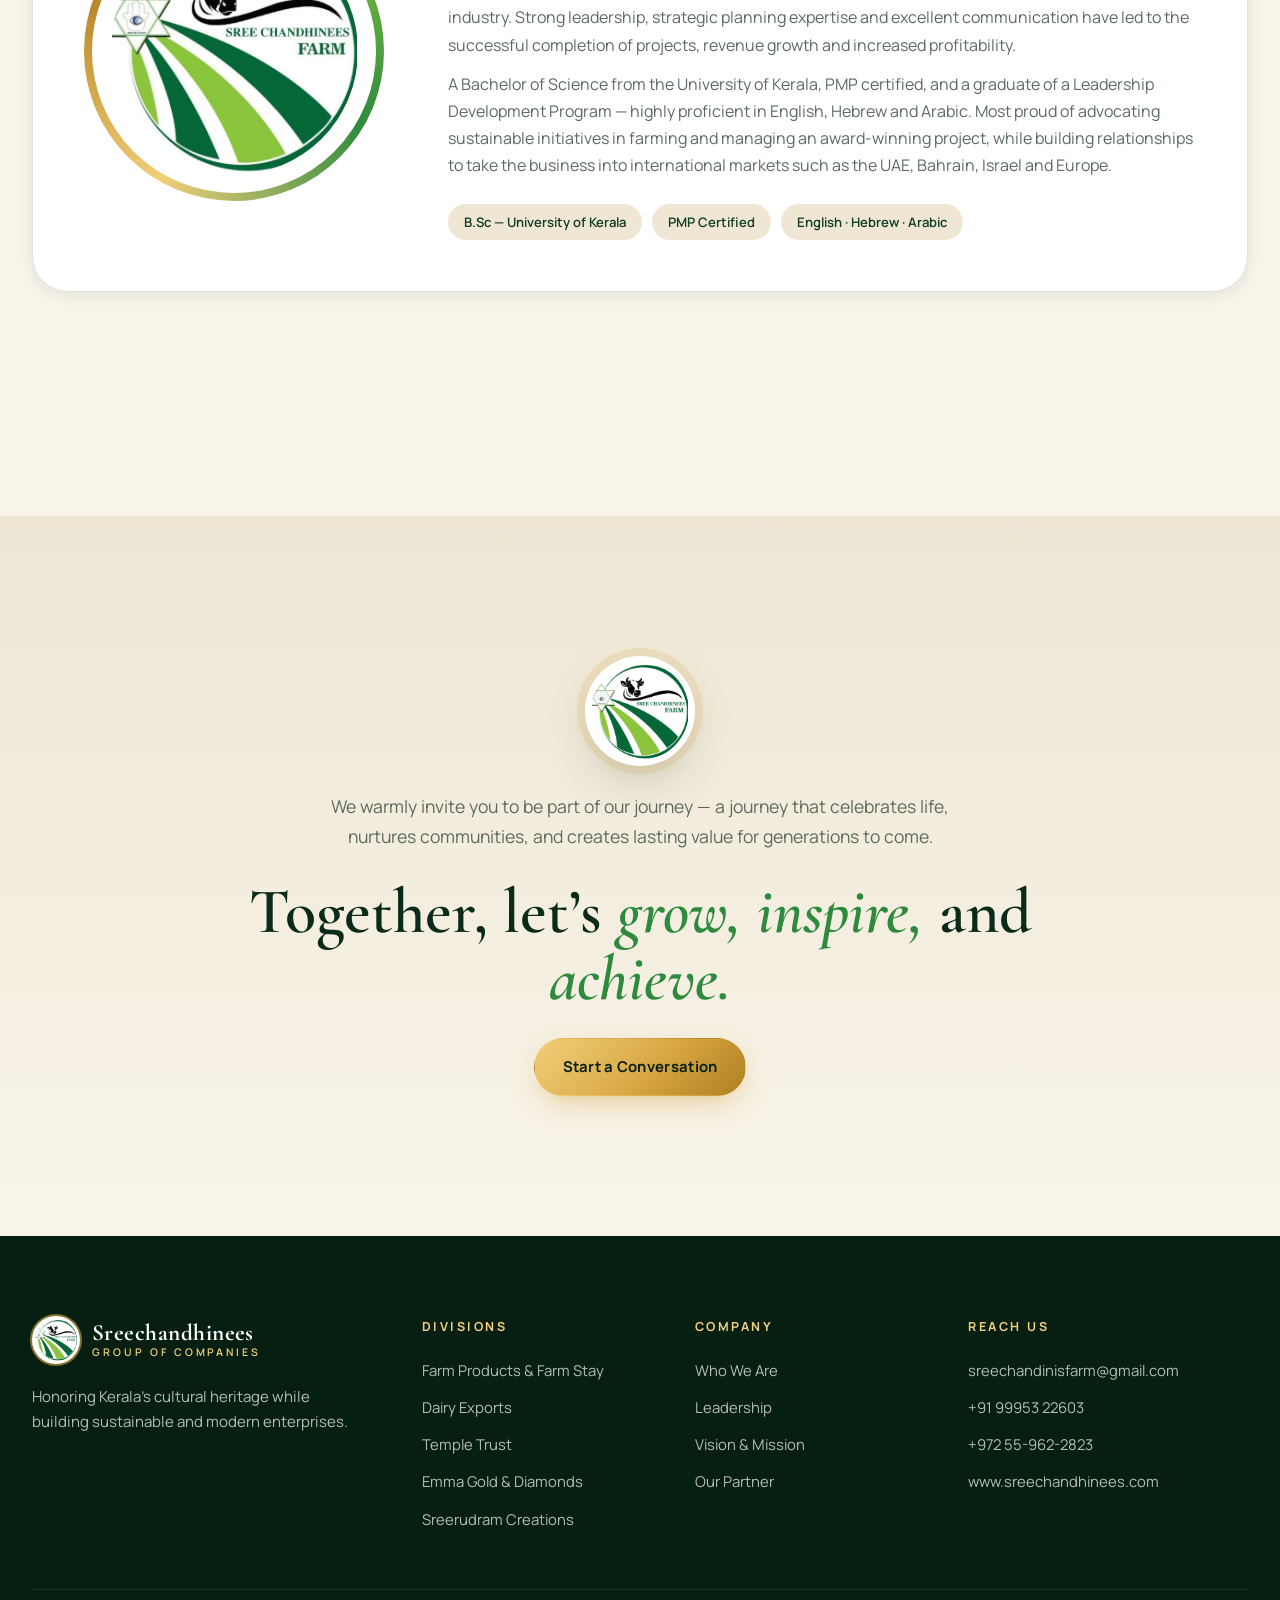
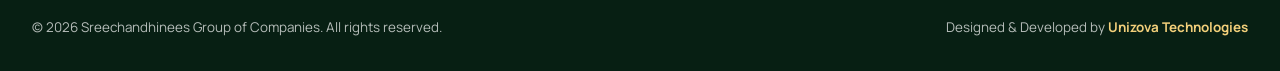
==== commit b6c41b9d: "Scale hero for large screens, bust CSS cache, remove team rows from About - Widen hero text column a" ====
--- a/about.html
+++ b/about.html
@@ -9,7 +9,7 @@
   <link rel="preconnect" href="https://fonts.googleapis.com">
   <link rel="preconnect" href="https://fonts.gstatic.com" crossorigin>
   <link href="https://fonts.googleapis.com/css2?family=Cormorant+Garamond:ital,wght@0,500;0,600;0,700;1,500;1,600&family=Manrope:wght@300;400;500;600;700;800&display=swap" rel="stylesheet">
-  <link rel="stylesheet" href="css/style.css">
+  <link rel="stylesheet" href="css/style.css?v=20261016">
 </head>
 <body class="page-inner">
 
@@ -161,42 +161,6 @@
             </ul>
           </div>
         </div>
-
-        <h3 class="team__label reveal">Directors &amp; General Management</h3>
-        <div class="team team--3">
-          <figure class="member reveal">
-            <div class="member__photo"><img src="assets/team/sajeevu.jpg" alt="Sajeevu P.I" loading="lazy"></div>
-            <figcaption><strong>Sajeevu P.I</strong><span>Director</span></figcaption>
-          </figure>
-          <figure class="member reveal">
-            <div class="member__photo"><img src="assets/team/sachin.jpg" alt="Sachin Sajeevu" loading="lazy"></div>
-            <figcaption><strong>Sachin Sajeevu</strong><span>Director</span></figcaption>
-          </figure>
-          <figure class="member reveal">
-            <div class="member__photo"><img src="assets/team/pramod.jpg" alt="Pramod Kumar C.K" loading="lazy"></div>
-            <figcaption><strong>Pramod Kumar C.K</strong><span>General Manager</span></figcaption>
-          </figure>
-        </div>
-
-        <h3 class="team__label reveal">Managers</h3>
-        <div class="team team--4">
-          <figure class="member reveal">
-            <div class="member__photo"><img src="assets/team/binish.jpg" alt="Binish M.A" loading="lazy"></div>
-            <figcaption><strong>Binish M.A</strong><span>Manager — Farm</span></figcaption>
-          </figure>
-          <figure class="member reveal">
-            <div class="member__photo"><img src="assets/team/albin.jpg" alt="Albin" loading="lazy"></div>
-            <figcaption><strong>Albin</strong><span>Manager — Exports</span></figcaption>
-          </figure>
-          <figure class="member reveal">
-            <div class="member__photo"><img src="assets/team/anilkumar.jpg" alt="Anilkumar M.R" loading="lazy"></div>
-            <figcaption><strong>Anilkumar M.R</strong><span>Manager — Marketing</span></figcaption>
-          </figure>
-          <figure class="member reveal">
-            <div class="member__photo"><img src="assets/team/ummer.jpg" alt="Ummer C" loading="lazy"></div>
-            <figcaption><strong>Ummer C</strong><span>Manager — Finance</span></figcaption>
-          </figure>
-        </div>
       </div>
     </section>
 
--- a/css/style.css
+++ b/css/style.css
@@ -64,7 +64,11 @@
 
 ::selection { background: var(--gold); color: var(--forest-900); }
 
-.container { width: min(1200px, 100% - 48px); margin-inline: auto; }
+/* Full-width content container */
+.container { width: calc(100% - 64px); max-width: none; margin-inline: auto; }
+@media (max-width: 768px) {
+  .container { width: calc(100% - 32px); }
+}
 
 em { font-style: italic; }
 .text-gold { color: var(--gold-light); }
@@ -286,10 +290,12 @@
 .hero__grid {
   position: relative;
   display: grid;
-  grid-template-columns: 1.1fr 0.9fr;
+  grid-template-columns: 1.15fr 0.85fr;
   align-items: center;
-  gap: clamp(40px, 6vw, 90px);
-}
+  gap: clamp(40px, 5vw, 120px);
+}
+
+.hero__content { min-width: 0; }
 
 .eyebrow {
   display: inline-flex;
@@ -309,13 +315,13 @@
 .hero__title {
   font-family: var(--font-display);
   font-weight: 600;
-  font-size: clamp(2.8rem, 6.4vw, 5.4rem);
+  font-size: clamp(2.8rem, 5.2vw, 8rem);
   line-height: 1.02;
   letter-spacing: -0.015em;
 }
 .hero__title em { color: var(--lime); font-weight: 500; }
 
-.hero__lead { margin-top: 28px; max-width: 560px; font-size: 1.08rem; color: rgba(255, 255, 255, 0.78); }
+.hero__lead { margin-top: 28px; max-width: 52ch; font-size: clamp(1.08rem, 0.9vw, 1.4rem); color: rgba(255, 255, 255, 0.78); }
 
 .hero__actions { display: flex; flex-wrap: wrap; gap: 14px; margin-top: 38px; }
 
@@ -331,7 +337,7 @@
 .hero__stats strong { display: block; font-family: var(--font-display); font-size: 2.6rem; line-height: 1; color: var(--gold-light); font-weight: 600; }
 .hero__stats span { font-size: 0.78rem; letter-spacing: 0.14em; text-transform: uppercase; color: rgba(255, 255, 255, 0.6); }
 
-.hero__visual { position: relative; justify-self: center; width: min(100%, 470px); }
+.hero__visual { position: relative; justify-self: end; width: min(100%, clamp(470px, 36vw, 900px), 64vh); }
 .hero__arch {
   position: relative;
   aspect-ratio: 4 / 5;
@@ -994,7 +1000,7 @@
 .page-hero__bg::after { content: ""; position: absolute; inset: 0; background: linear-gradient(90deg, var(--forest-900) 20%, rgba(7, 31, 19, 0.4)); }
 .page-hero__glow { position: absolute; width: 480px; height: 480px; right: -120px; top: -140px; border-radius: 50%; background: #2e8b3e; filter: blur(100px); opacity: 0.45; z-index: -1; }
 .page-hero .hero__lines { position: absolute; inset: 0; width: 100%; height: 100%; z-index: -1; }
-.page-hero__inner { max-width: 1200px; }
+.page-hero__inner { max-width: none; }
 .page-hero__title {
   font-family: var(--font-display);
   font-weight: 600;
@@ -1125,7 +1131,7 @@
 
 @media (max-width: 960px) {
   .hero__grid { grid-template-columns: 1fr; text-align: left; }
-  .hero__visual { width: min(100%, 400px); margin-top: 20px; }
+  .hero__visual { justify-self: center; width: min(100%, 400px); margin-top: 20px; }
   .hero__stats { grid-template-columns: repeat(2, auto); }
 
   .about__grid,
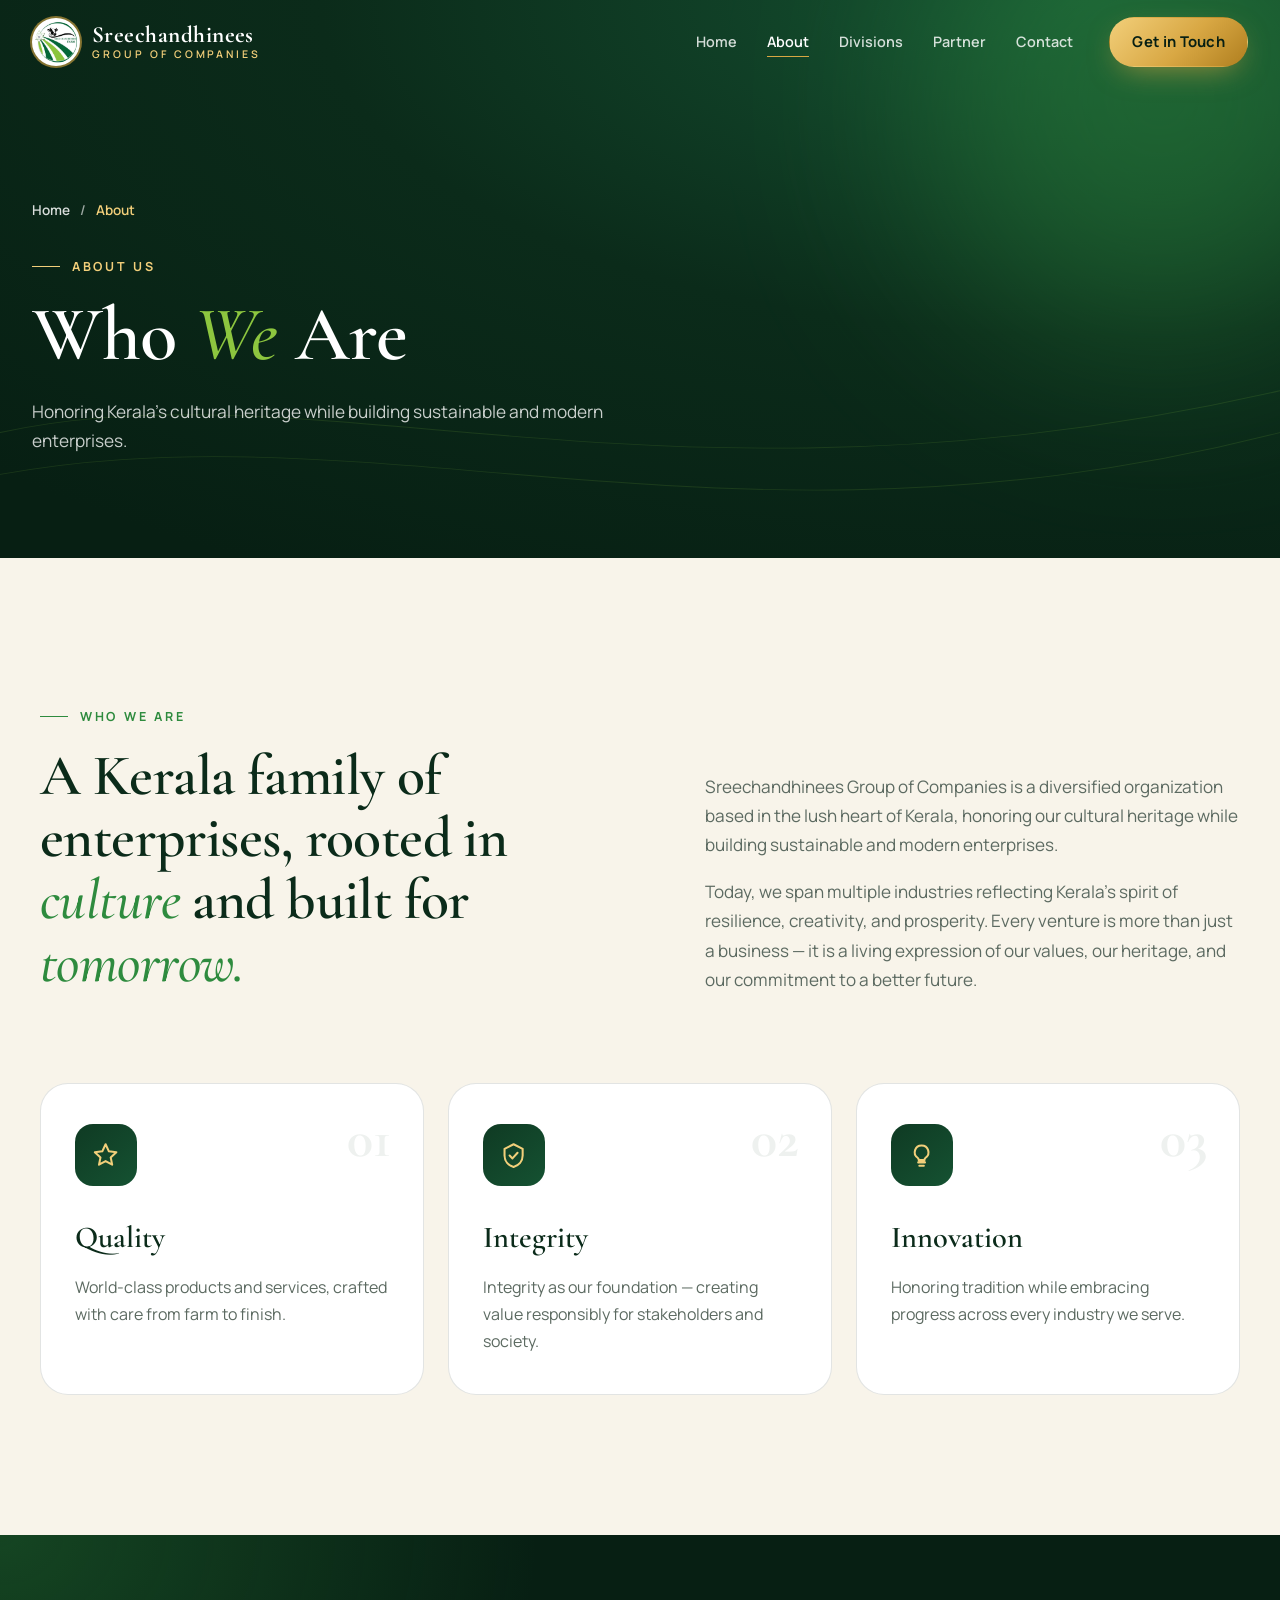
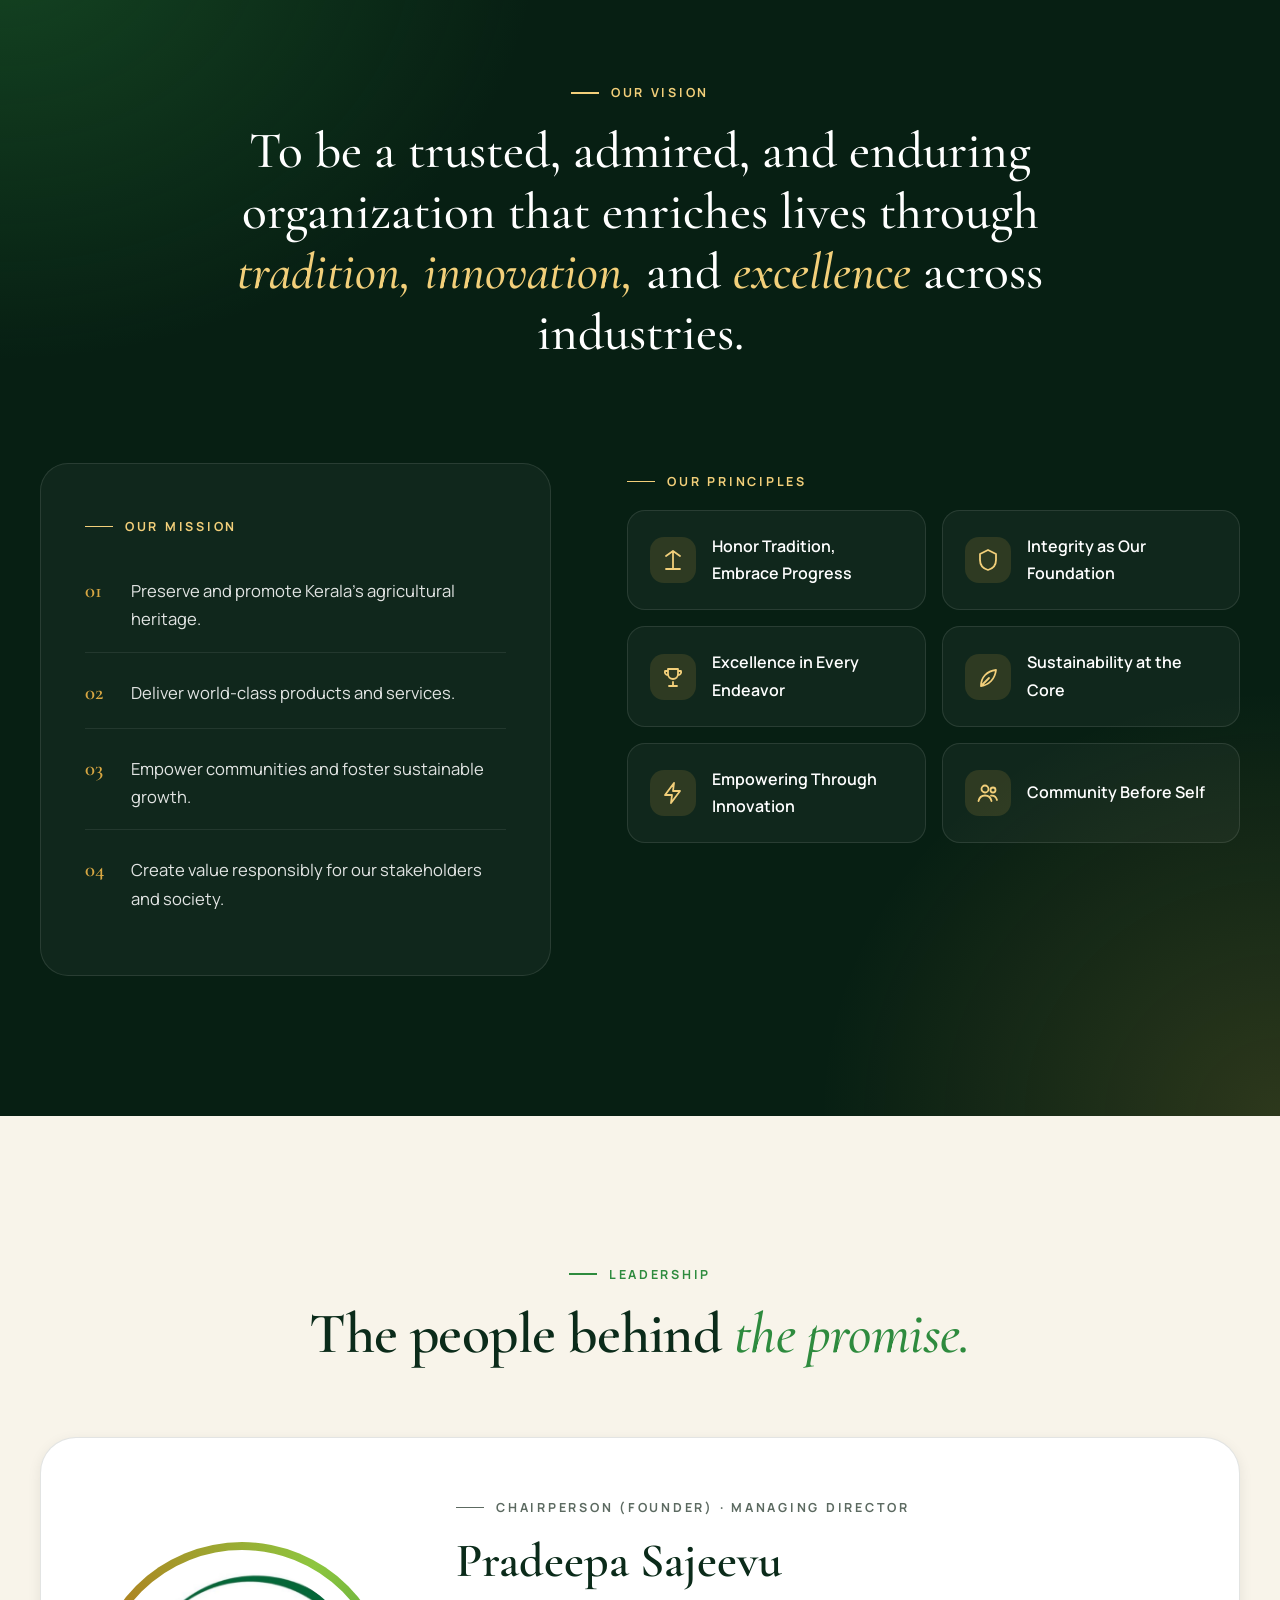
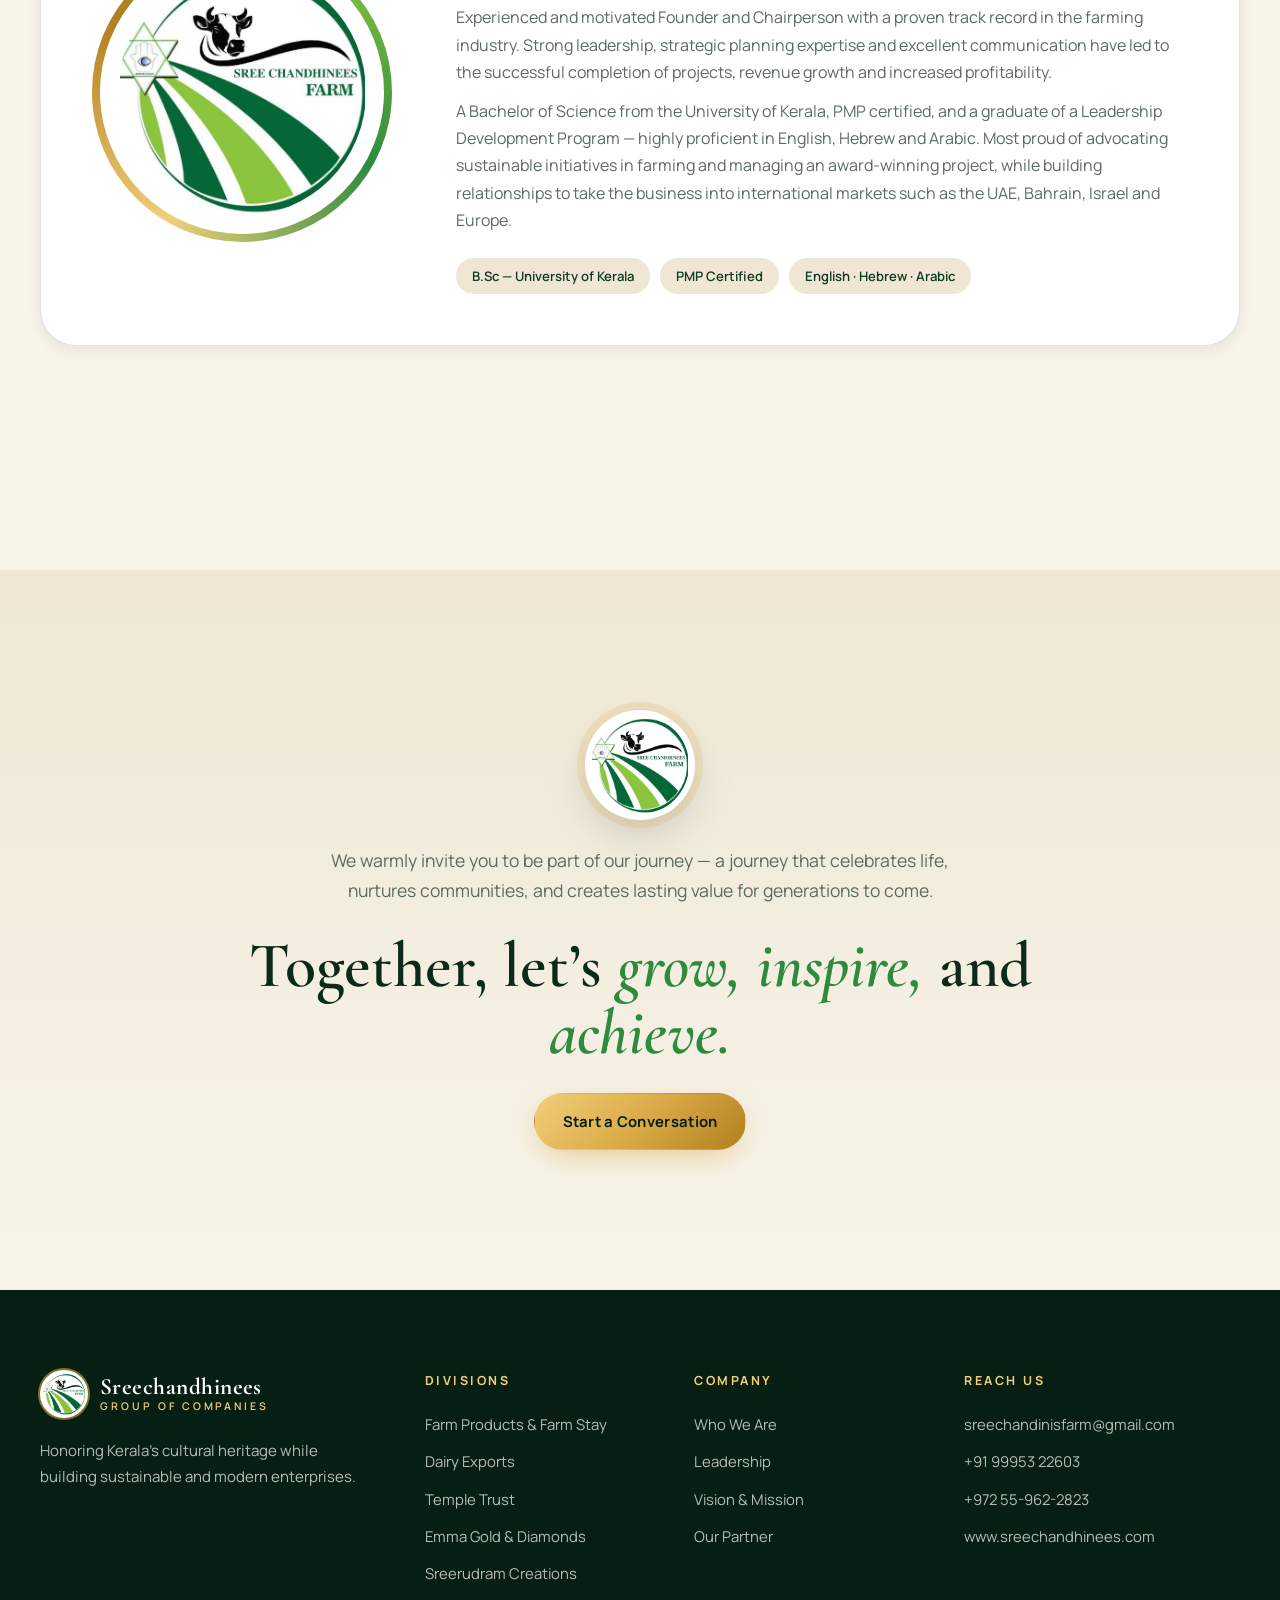
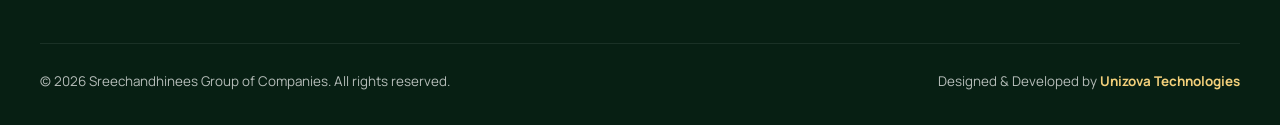
==== commit 0ebef02f: "Replace hero slider with full-width background slideshow, limit full width to heroes - Hero now uses" ====
--- a/about.html
+++ b/about.html
@@ -9,7 +9,7 @@
   <link rel="preconnect" href="https://fonts.googleapis.com">
   <link rel="preconnect" href="https://fonts.gstatic.com" crossorigin>
   <link href="https://fonts.googleapis.com/css2?family=Cormorant+Garamond:ital,wght@0,500;0,600;0,700;1,500;1,600&family=Manrope:wght@300;400;500;600;700;800&display=swap" rel="stylesheet">
-  <link rel="stylesheet" href="css/style.css?v=20261016">
+  <link rel="stylesheet" href="css/style.css?v=20261016c">
 </head>
 <body class="page-inner">
 
@@ -223,6 +223,6 @@
     <svg viewBox="0 0 24 24" aria-hidden="true"><path d="M12 19V5M6 11l6-6 6 6"/></svg>
   </a>
 
-  <script src="js/main.js"></script>
+  <script src="js/main.js?v=20261016c"></script>
 </body>
 </html>
--- a/css/style.css
+++ b/css/style.css
@@ -64,10 +64,16 @@
 
 ::selection { background: var(--gold); color: var(--forest-900); }
 
-/* Full-width content container */
-.container { width: calc(100% - 64px); max-width: none; margin-inline: auto; }
+.container { width: min(1200px, 100% - 48px); margin-inline: auto; }
+
+/* Hero sections and header span the full screen width */
+.hero .container,
+.page-hero .container,
+.header .container { width: calc(100% - 64px); }
 @media (max-width: 768px) {
-  .container { width: calc(100% - 32px); }
+  .hero .container,
+  .page-hero .container,
+  .header .container { width: calc(100% - 32px); }
 }
 
 em { font-style: italic; }
@@ -279,9 +285,6 @@
   overflow: hidden;
 }
 .hero__bg { position: absolute; inset: 0; pointer-events: none; }
-.hero__glow { position: absolute; border-radius: 50%; filter: blur(90px); opacity: 0.55; }
-.hero__glow--1 { width: 520px; height: 520px; background: #2e8b3e; top: -160px; right: -120px; animation: float 14s ease-in-out infinite; }
-.hero__glow--2 { width: 420px; height: 420px; background: #8c6a1d; bottom: -200px; left: -140px; opacity: 0.35; animation: float 18s ease-in-out infinite reverse; }
 .hero__lines { position: absolute; inset: 0; width: 100%; height: 100%; }
 .hero__lines path { fill: none; stroke: rgba(141, 198, 63, 0.14); stroke-width: 1.2; }
 
@@ -290,12 +293,12 @@
 .hero__grid {
   position: relative;
   display: grid;
-  grid-template-columns: 1.15fr 0.85fr;
+  grid-template-columns: minmax(0, 1fr);
   align-items: center;
   gap: clamp(40px, 5vw, 120px);
 }
 
-.hero__content { min-width: 0; }
+.hero__content { min-width: 0; max-width: min(100%, max(60%, 680px)); }
 
 .eyebrow {
   display: inline-flex;
@@ -337,113 +340,45 @@
 .hero__stats strong { display: block; font-family: var(--font-display); font-size: 2.6rem; line-height: 1; color: var(--gold-light); font-weight: 600; }
 .hero__stats span { font-size: 0.78rem; letter-spacing: 0.14em; text-transform: uppercase; color: rgba(255, 255, 255, 0.6); }
 
-.hero__visual { position: relative; justify-self: end; width: min(100%, clamp(470px, 36vw, 900px), 64vh); }
-.hero__arch {
-  position: relative;
-  aspect-ratio: 4 / 5;
-  border-radius: 999px 999px 26px 26px;
-  overflow: hidden;
-  border: 1.5px solid rgba(242, 207, 122, 0.55);
-  box-shadow: var(--shadow-lg);
-  outline: 1px solid rgba(242, 207, 122, 0.25);
-  outline-offset: 12px;
-}
-.hero__arch::after { content: ""; position: absolute; inset: 0; z-index: 2; pointer-events: none; background: linear-gradient(180deg, transparent 55%, rgba(7, 31, 19, 0.6)); }
-
-/* ---------- Hero slider ---------- */
-.hero-slider { position: relative; }
-.hero-slider .hero__arch { background: var(--forest-800); touch-action: pan-y; }
-.slide {
+/* ---------- Hero background slideshow ---------- */
+.hero__slide {
   position: absolute;
   inset: 0;
-  margin: 0;
-  overflow: hidden;
+  background-size: cover;
+  background-position: center;
   opacity: 0;
-  visibility: hidden;
-  clip-path: inset(0 0 0 100%);
-  transition: opacity 0.9s var(--ease), clip-path 1.1s var(--ease), visibility 0s 1.1s;
-}
-.slide.is-active {
-  opacity: 1;
-  visibility: visible;
-  clip-path: inset(0 0 0 0);
-  z-index: 1;
-  transition: opacity 0.9s var(--ease), clip-path 1.1s var(--ease), visibility 0s;
-}
-.slide.is-leaving { visibility: visible; opacity: 1; clip-path: inset(0 0 0 0); z-index: 0; }
-.slide img { width: 100%; height: 100%; object-fit: cover; transform: scale(1.12); }
-.slide.is-active img { animation: kenburns 7s ease-out forwards; }
-@keyframes kenburns { from { transform: scale(1.12); } to { transform: scale(1); } }
-
-/* small / landscape images: sharp contained image over a blurred copy of itself */
-.slide--contain img { position: relative; object-fit: contain; padding: 18% 8% 22%; filter: drop-shadow(0 20px 30px rgba(0, 0, 0, 0.45)); }
-.slide__backdrop { position: absolute; inset: -30px; background-size: cover; background-position: center; filter: blur(24px) saturate(1.2) brightness(0.75); }
-
-.slider-ui { display: flex; align-items: center; justify-content: center; gap: 14px; margin-top: 30px; }
-.slider-btn {
-  width: 40px; height: 40px;
-  display: grid; place-items: center;
-  border-radius: 50%;
-  border: 1px solid rgba(255, 255, 255, 0.25);
-  background: transparent;
-  color: var(--white);
-  font-size: 1.1rem;
+  transform: scale(1.08);
+  transition: opacity 1.4s var(--ease), transform 7s ease-out;
+}
+.hero__slide.is-active { opacity: 1; transform: scale(1); }
+.hero__overlay {
+  position: absolute;
+  inset: 0;
+  background:
+    linear-gradient(90deg, rgba(7, 31, 19, 0.92) 0%, rgba(7, 31, 19, 0.7) 40%, rgba(7, 31, 19, 0.2) 75%, rgba(7, 31, 19, 0.1) 100%),
+    linear-gradient(0deg, rgba(7, 31, 19, 0.7) 0%, transparent 35%);
+}
+
+.hero__dots {
+  position: absolute;
+  right: clamp(16px, 4vw, 64px);
+  bottom: 44px;
+  z-index: 2;
+  display: flex;
+  gap: 8px;
+}
+.hero__dot {
+  width: 26px;
+  height: 4px;
+  border: 0;
+  padding: 0;
+  border-radius: 4px;
+  background: rgba(255, 255, 255, 0.35);
   cursor: pointer;
-  transition: background 0.3s, border-color 0.3s, color 0.3s;
-}
-.slider-btn:hover { background: var(--gold); border-color: var(--gold); color: var(--forest-900); }
-.slider-dots { display: flex; gap: 8px; }
-.slider-dot {
-  position: relative;
-  width: 26px; height: 4px;
-  padding: 0;
-  border: 0;
-  border-radius: 4px;
-  background: rgba(255, 255, 255, 0.22);
-  overflow: hidden;
-  cursor: pointer;
-  transition: width 0.4s var(--ease);
-}
-.slider-dot.is-active { width: 46px; }
-.slider-dot::after { content: ""; position: absolute; inset: 0; background: var(--gold-light); transform: scaleX(0); transform-origin: left; }
-.slider-dot.is-done::after { transform: scaleX(1); }
-.slider-dot.is-active::after { animation: dotfill var(--slide-ms, 5000ms) linear forwards; }
-.hero-slider.is-paused .slider-dot.is-active::after { animation-play-state: paused; }
-@keyframes dotfill { to { transform: scaleX(1); } }
-
-.hero__badge {
-  position: absolute;
-  top: 8%;
-  left: -38px;
-  width: 104px; height: 104px;
-  border-radius: 50%;
-  background: var(--white);
-  padding: 6px;
-  box-shadow: 0 0 0 6px rgba(216, 167, 67, 0.25), var(--shadow);
-  animation: bob 6s ease-in-out infinite;
-}
-.hero__badge img { width: 100%; height: 100%; object-fit: contain; border-radius: 50%; }
-
-.hero__card {
-  position: absolute;
-  right: -28px;
-  bottom: 70px;
-  z-index: 3;
-  min-width: 250px;
-  max-width: 300px;
-  padding: 16px 22px;
-  border-radius: var(--radius);
-  display: grid;
-  gap: 2px;
-  animation: bob 7s ease-in-out infinite reverse;
-}
-.hero__card-label { font-size: 0.7rem; letter-spacing: 0.2em; text-transform: uppercase; color: var(--gold-light); font-weight: 700; }
-.hero__card-label b { color: var(--white); }
-.hero__card-value { font-family: var(--font-display); font-size: 1.3rem; font-weight: 600; line-height: 1.2; transition: opacity 0.4s, transform 0.4s var(--ease); }
-.hero__card-value:hover { color: var(--gold-light); }
-.hero__card.is-swapping .hero__card-value { opacity: 0; transform: translateY(8px); }
-
-@keyframes bob { 0%, 100% { transform: translateY(0); } 50% { transform: translateY(-12px); } }
+  transition: width 0.4s var(--ease), background 0.4s;
+}
+.hero__dot.is-active { width: 46px; background: var(--gold-light); }
+
 
 .hero__scroll {
   position: absolute;
@@ -1130,8 +1065,6 @@
 }
 
 @media (max-width: 960px) {
-  .hero__grid { grid-template-columns: 1fr; text-align: left; }
-  .hero__visual { justify-self: center; width: min(100%, 400px); margin-top: 20px; }
   .hero__stats { grid-template-columns: repeat(2, auto); }
 
   .about__grid,
@@ -1173,10 +1106,8 @@
   .hero { padding-top: calc(var(--header-h) + 36px); }
   .hero__stats { gap: 18px 28px; }
   .hero__stats strong { font-size: 2.1rem; }
-  .hero__badge { width: 76px; height: 76px; left: 6px; top: 4%; }
-  .hero__card { right: -6px; left: auto; bottom: 64px; min-width: 0; max-width: 230px; padding: 12px 16px; }
-  .hero__card-value { font-size: 1.05rem; }
   .hero__scroll { display: none; }
+  .hero__dots { right: 50%; transform: translateX(50%); bottom: 28px; }
 
   .pillars { grid-template-columns: 1fr; }
   .division { padding: 24px 20px 40px; border-radius: 26px; }
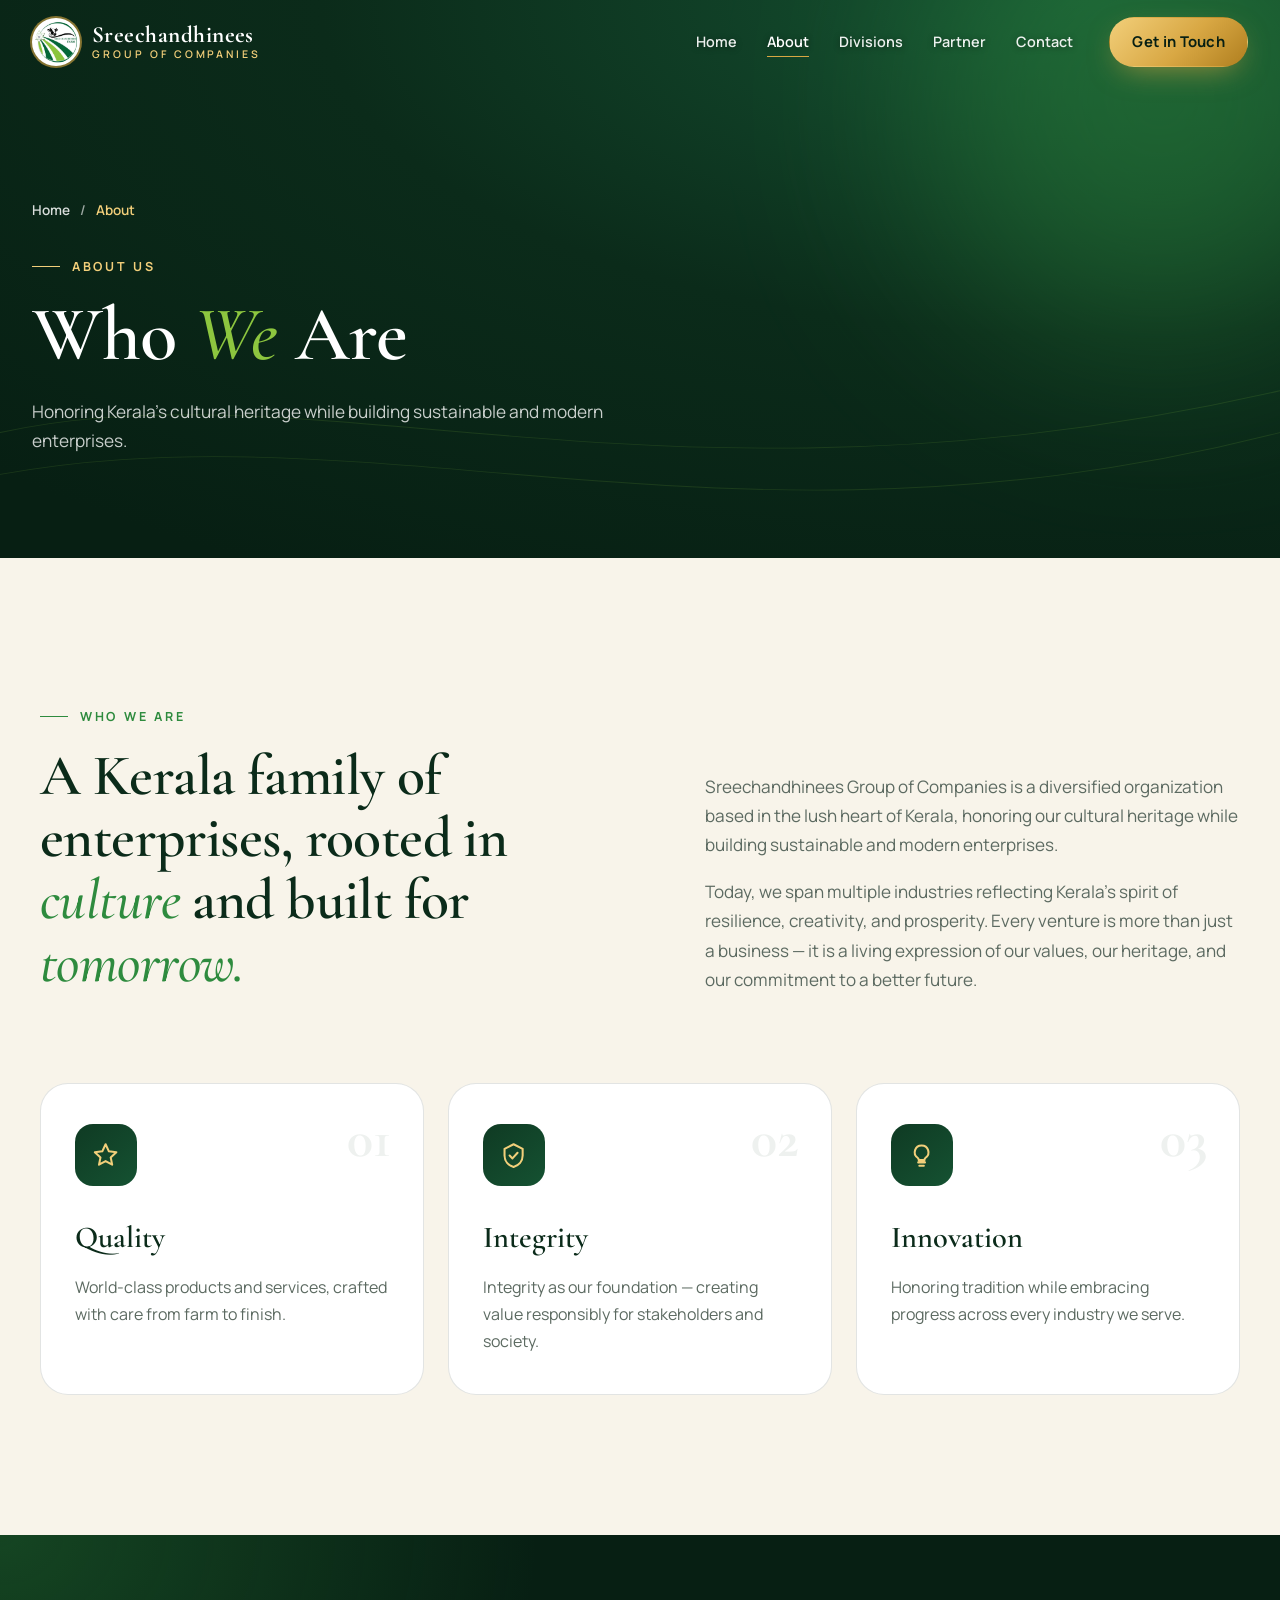
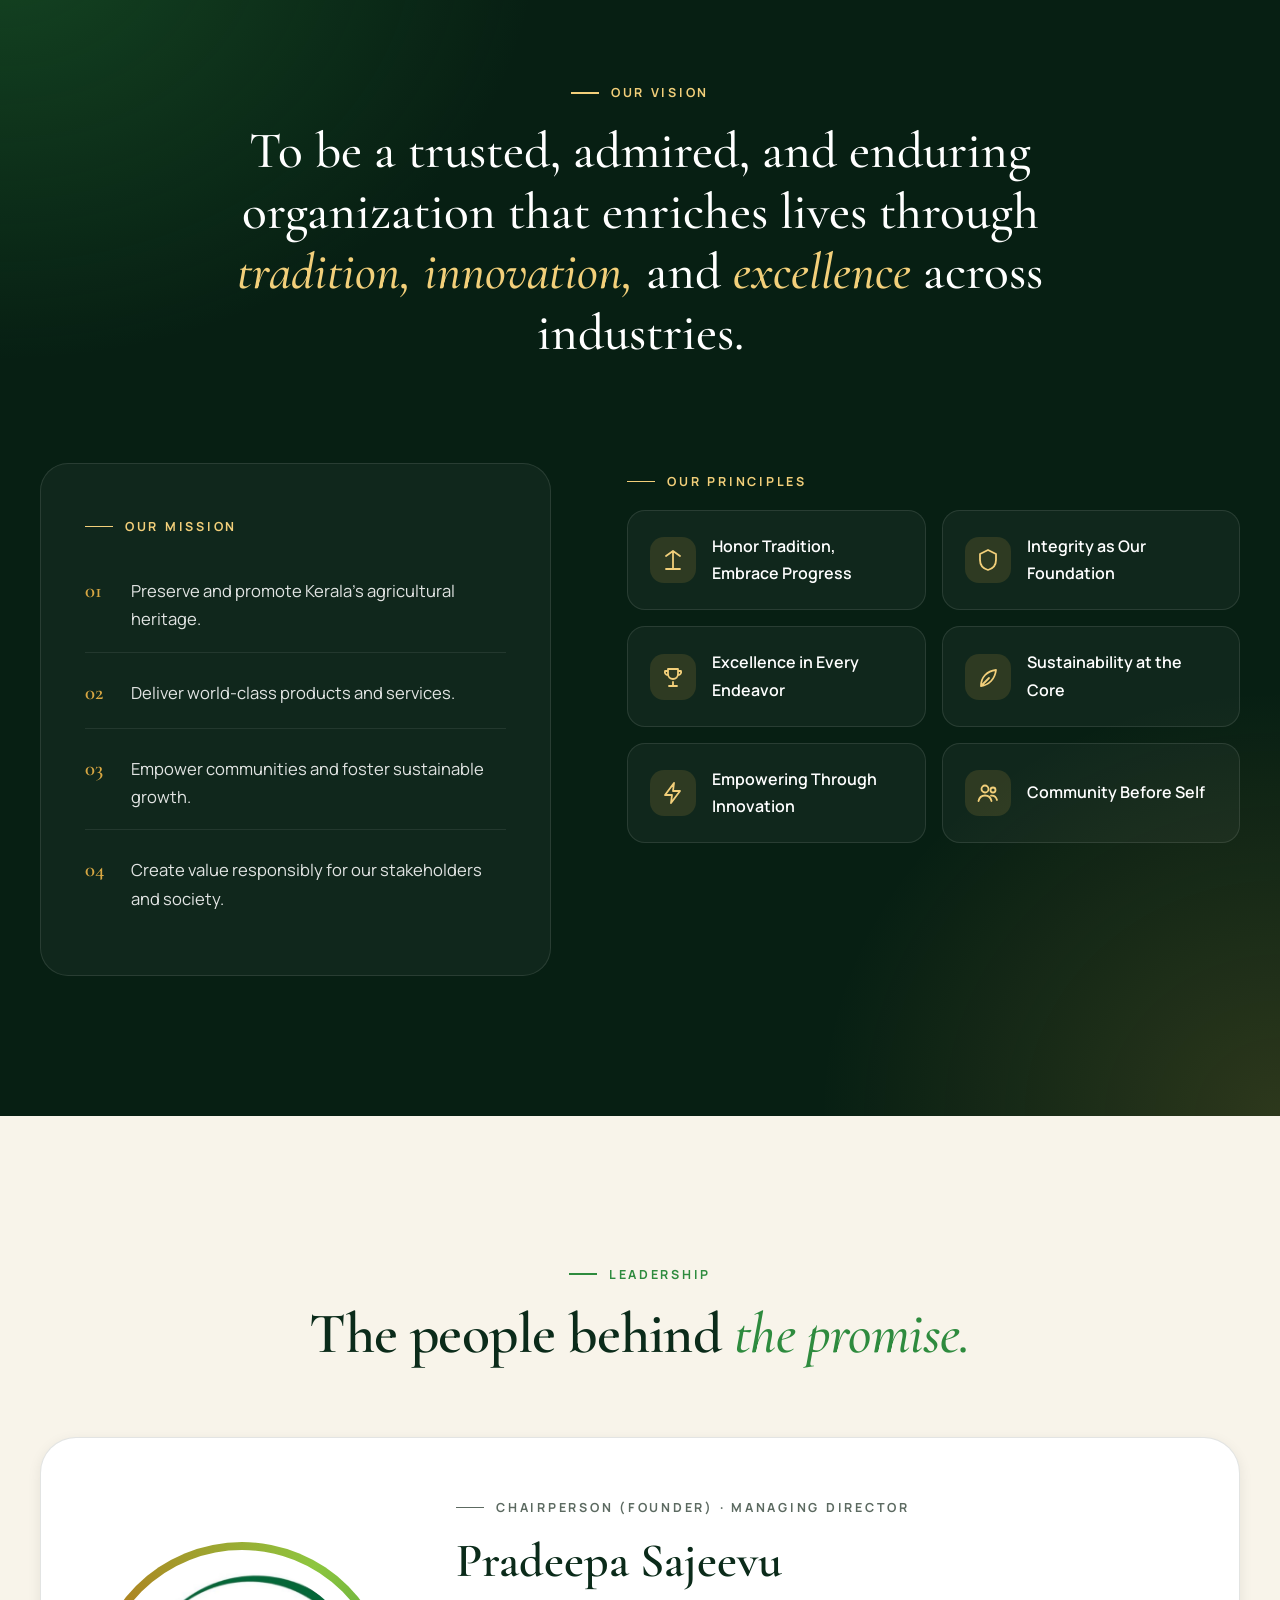
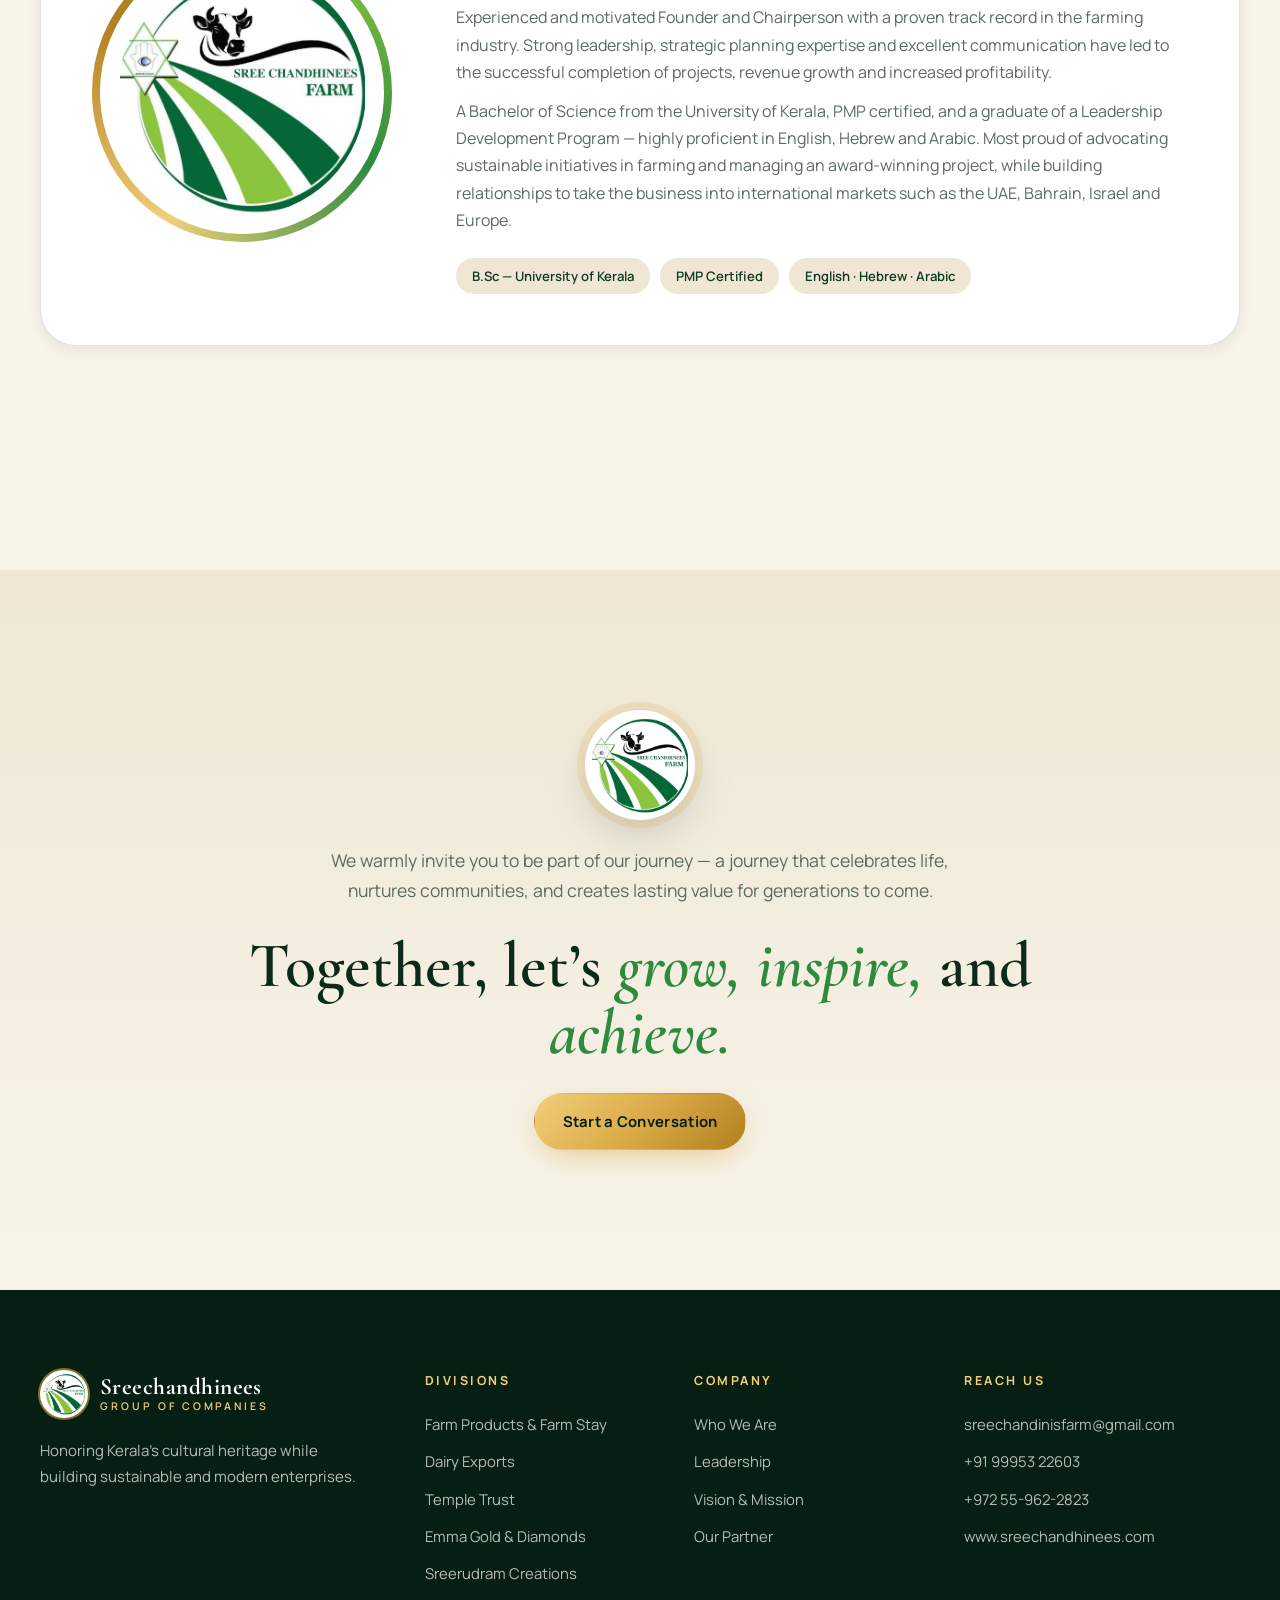
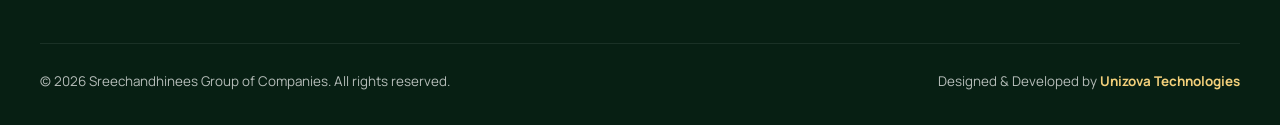
==== commit 761fe21a: "Remove hero content, clear banner image, improve nav text contrast Co-Authored-By: Claude Opus 5.5 <" ====
--- a/about.html
+++ b/about.html
@@ -9,7 +9,7 @@
   <link rel="preconnect" href="https://fonts.googleapis.com">
   <link rel="preconnect" href="https://fonts.gstatic.com" crossorigin>
   <link href="https://fonts.googleapis.com/css2?family=Cormorant+Garamond:ital,wght@0,500;0,600;0,700;1,500;1,600&family=Manrope:wght@300;400;500;600;700;800&display=swap" rel="stylesheet">
-  <link rel="stylesheet" href="css/style.css?v=20261016c">
+  <link rel="stylesheet" href="css/style.css?v=20261017e">
 </head>
 <body class="page-inner">
 
--- a/css/style.css
+++ b/css/style.css
@@ -243,7 +243,8 @@
   position: relative;
   font-size: 0.9rem;
   font-weight: 600;
-  color: rgba(255, 255, 255, 0.82);
+  color: rgba(255, 255, 255, 0.92);
+  text-shadow: 0 1px 6px rgba(0, 0, 0, 0.45);
   padding: 6px 0;
   transition: color 0.3s;
 }
@@ -285,6 +286,14 @@
   overflow: hidden;
 }
 .hero__bg { position: absolute; inset: 0; pointer-events: none; }
+.sr-only {
+  position: absolute;
+  width: 1px;
+  height: 1px;
+  overflow: hidden;
+  clip: rect(0 0 0 0);
+  white-space: nowrap;
+}
 .hero__lines { position: absolute; inset: 0; width: 100%; height: 100%; }
 .hero__lines path { fill: none; stroke: rgba(141, 198, 63, 0.14); stroke-width: 1.2; }
 
@@ -318,13 +327,29 @@
 .hero__title {
   font-family: var(--font-display);
   font-weight: 600;
-  font-size: clamp(2.8rem, 5.2vw, 8rem);
-  line-height: 1.02;
+  font-size: clamp(2.3rem, 4vw, 5.6rem);
+  line-height: 1.05;
   letter-spacing: -0.015em;
 }
 .hero__title em { color: var(--lime); font-weight: 500; }
 
-.hero__lead { margin-top: 28px; max-width: 52ch; font-size: clamp(1.08rem, 0.9vw, 1.4rem); color: rgba(255, 255, 255, 0.78); }
+.hero__lead { margin-top: 22px; max-width: 60ch; font-size: clamp(1rem, 0.85vw, 1.25rem); color: rgba(255, 255, 255, 0.78); }
+
+/* Slide-specific hero text, stacked in one grid cell so height never jumps */
+.hero__copy { display: grid; }
+.hero__text {
+  grid-area: 1 / 1;
+  opacity: 0;
+  visibility: hidden;
+  transform: translateY(14px);
+  transition: opacity 0.9s var(--ease), transform 0.9s var(--ease), visibility 0s linear 0.9s;
+}
+.hero__text.is-active {
+  opacity: 1;
+  visibility: visible;
+  transform: none;
+  transition: opacity 0.9s var(--ease) 0.2s, transform 0.9s var(--ease) 0.2s, visibility 0s;
+}
 
 .hero__actions { display: flex; flex-wrap: wrap; gap: 14px; margin-top: 38px; }
 
@@ -347,16 +372,15 @@
   background-size: cover;
   background-position: center;
   opacity: 0;
-  transform: scale(1.08);
-  transition: opacity 1.4s var(--ease), transform 7s ease-out;
-}
-.hero__slide.is-active { opacity: 1; transform: scale(1); }
+  transition: opacity 1.4s var(--ease);
+}
+.hero__slide.is-active { opacity: 1; }
 .hero__overlay {
   position: absolute;
   inset: 0;
   background:
-    linear-gradient(90deg, rgba(7, 31, 19, 0.92) 0%, rgba(7, 31, 19, 0.7) 40%, rgba(7, 31, 19, 0.2) 75%, rgba(7, 31, 19, 0.1) 100%),
-    linear-gradient(0deg, rgba(7, 31, 19, 0.7) 0%, transparent 35%);
+    linear-gradient(180deg, rgba(7, 31, 19, 0.85) 0%, rgba(7, 31, 19, 0.45) calc(var(--header-h) + 20px), transparent calc(var(--header-h) + 80px)),
+    linear-gradient(0deg, rgba(7, 31, 19, 0.35) 0%, transparent 20%);
 }
 
 .hero__dots {
@@ -1103,9 +1127,15 @@
   .brand__text small { font-size: 0.56rem; }
   .brand__mark { width: 42px; height: 42px; }
 
-  .hero { padding-top: calc(var(--header-h) + 36px); }
-  .hero__stats { gap: 18px 28px; }
-  .hero__stats strong { font-size: 2.1rem; }
+  .hero { padding: calc(var(--header-h) + 28px) 0 72px; }
+  .eyebrow { padding: 6px 12px; font-size: 0.7rem; gap: 8px; margin-bottom: 18px; }
+  .hero__title { font-size: clamp(1.8rem, 8vw, 2.3rem); line-height: 1.1; }
+  .hero__lead { margin-top: 14px; font-size: 0.94rem; line-height: 1.55; }
+  .hero__actions { gap: 10px; margin-top: 24px; }
+  .hero__actions .btn { padding: 13px 20px; font-size: 0.9rem; }
+  .hero__stats { gap: 16px 24px; margin-top: 32px; padding-top: 20px; }
+  .hero__stats strong { font-size: 1.8rem; }
+  .hero__stats span { font-size: 0.68rem; letter-spacing: 0.1em; }
   .hero__scroll { display: none; }
   .hero__dots { right: 50%; transform: translateX(50%); bottom: 28px; }
 
